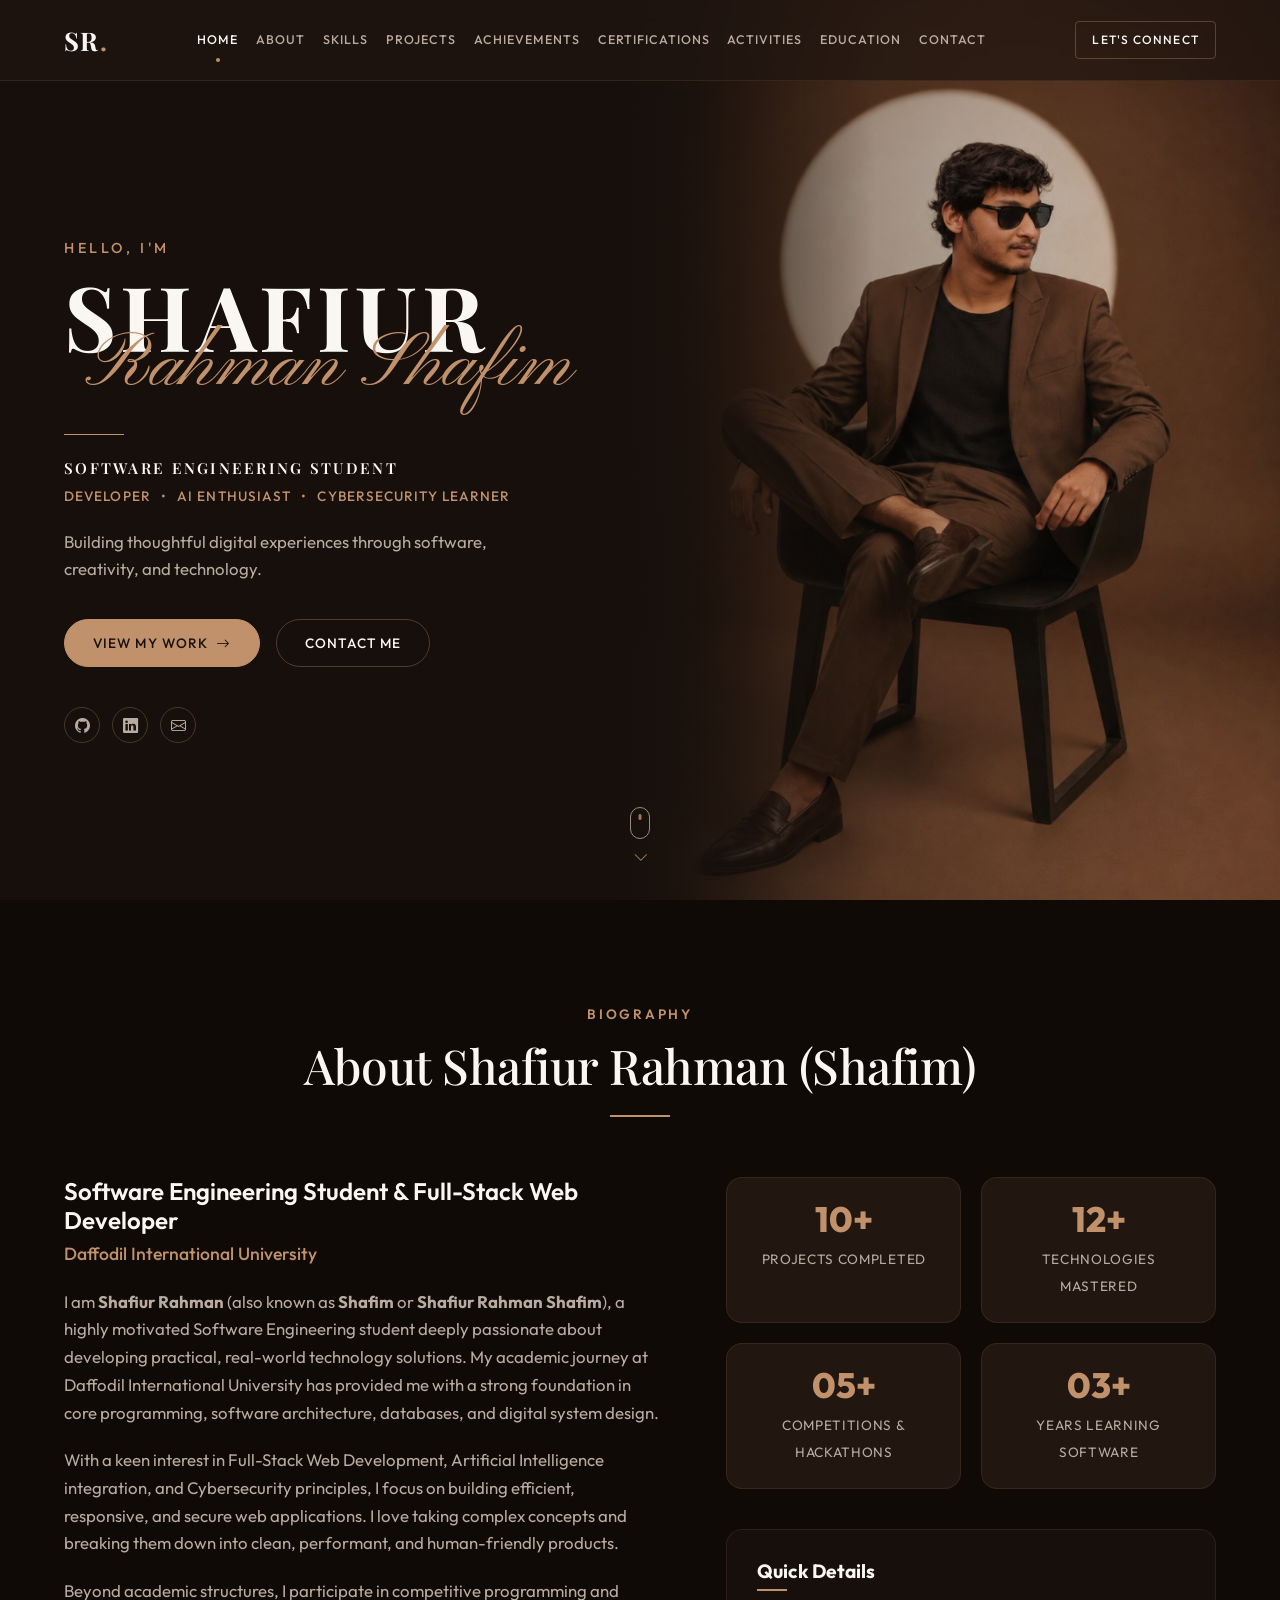
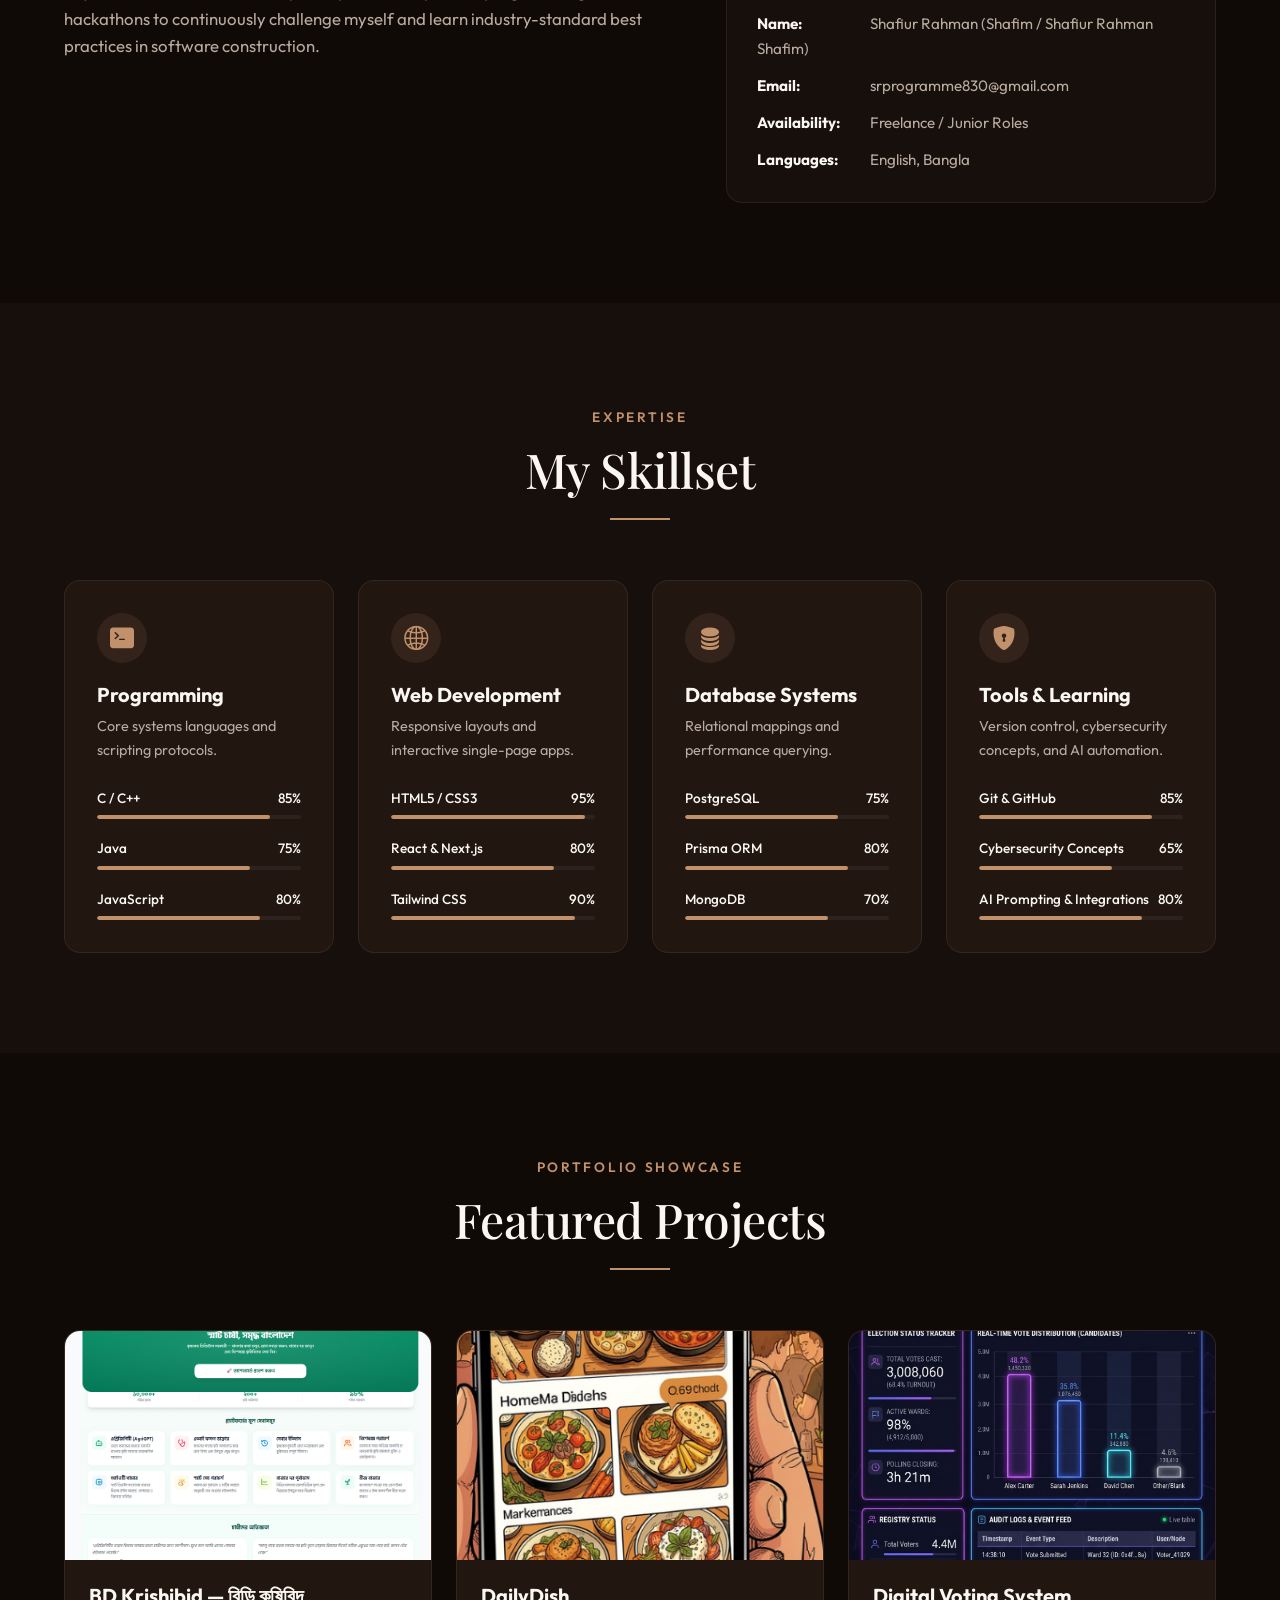
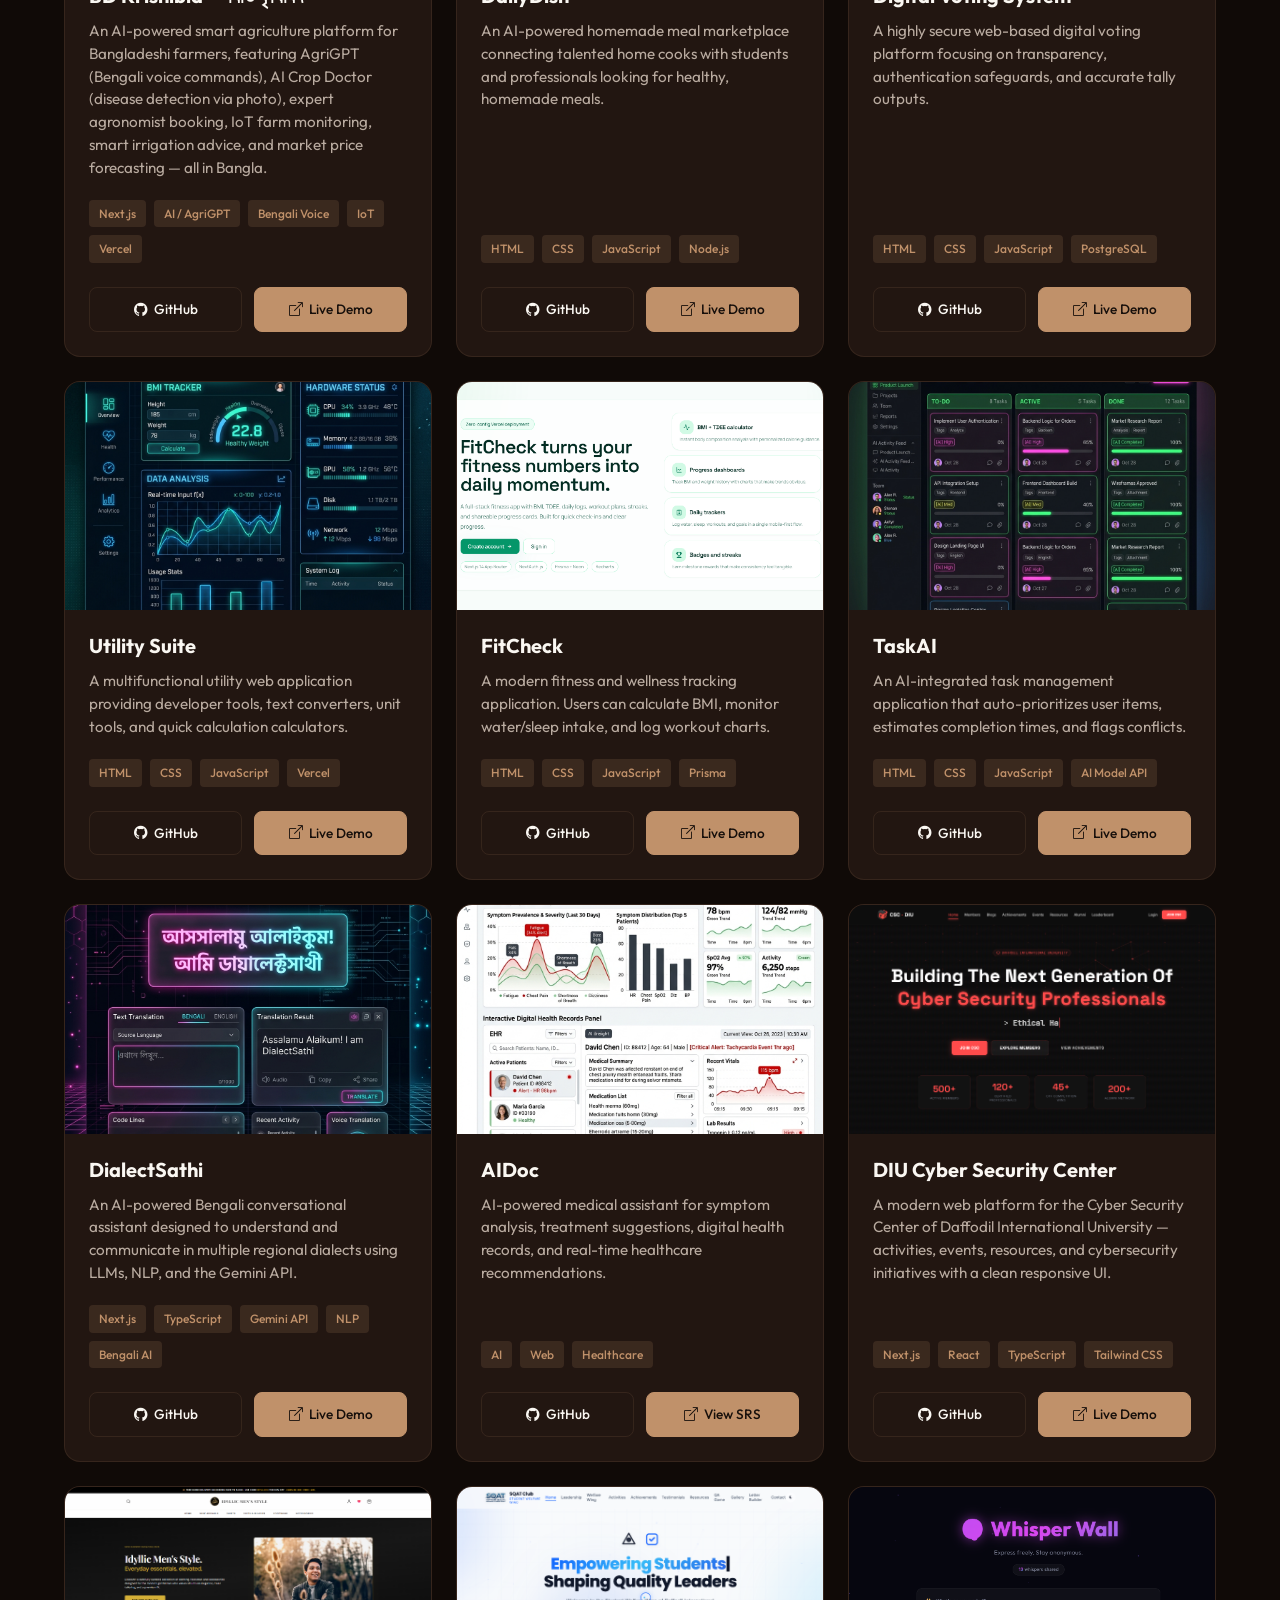
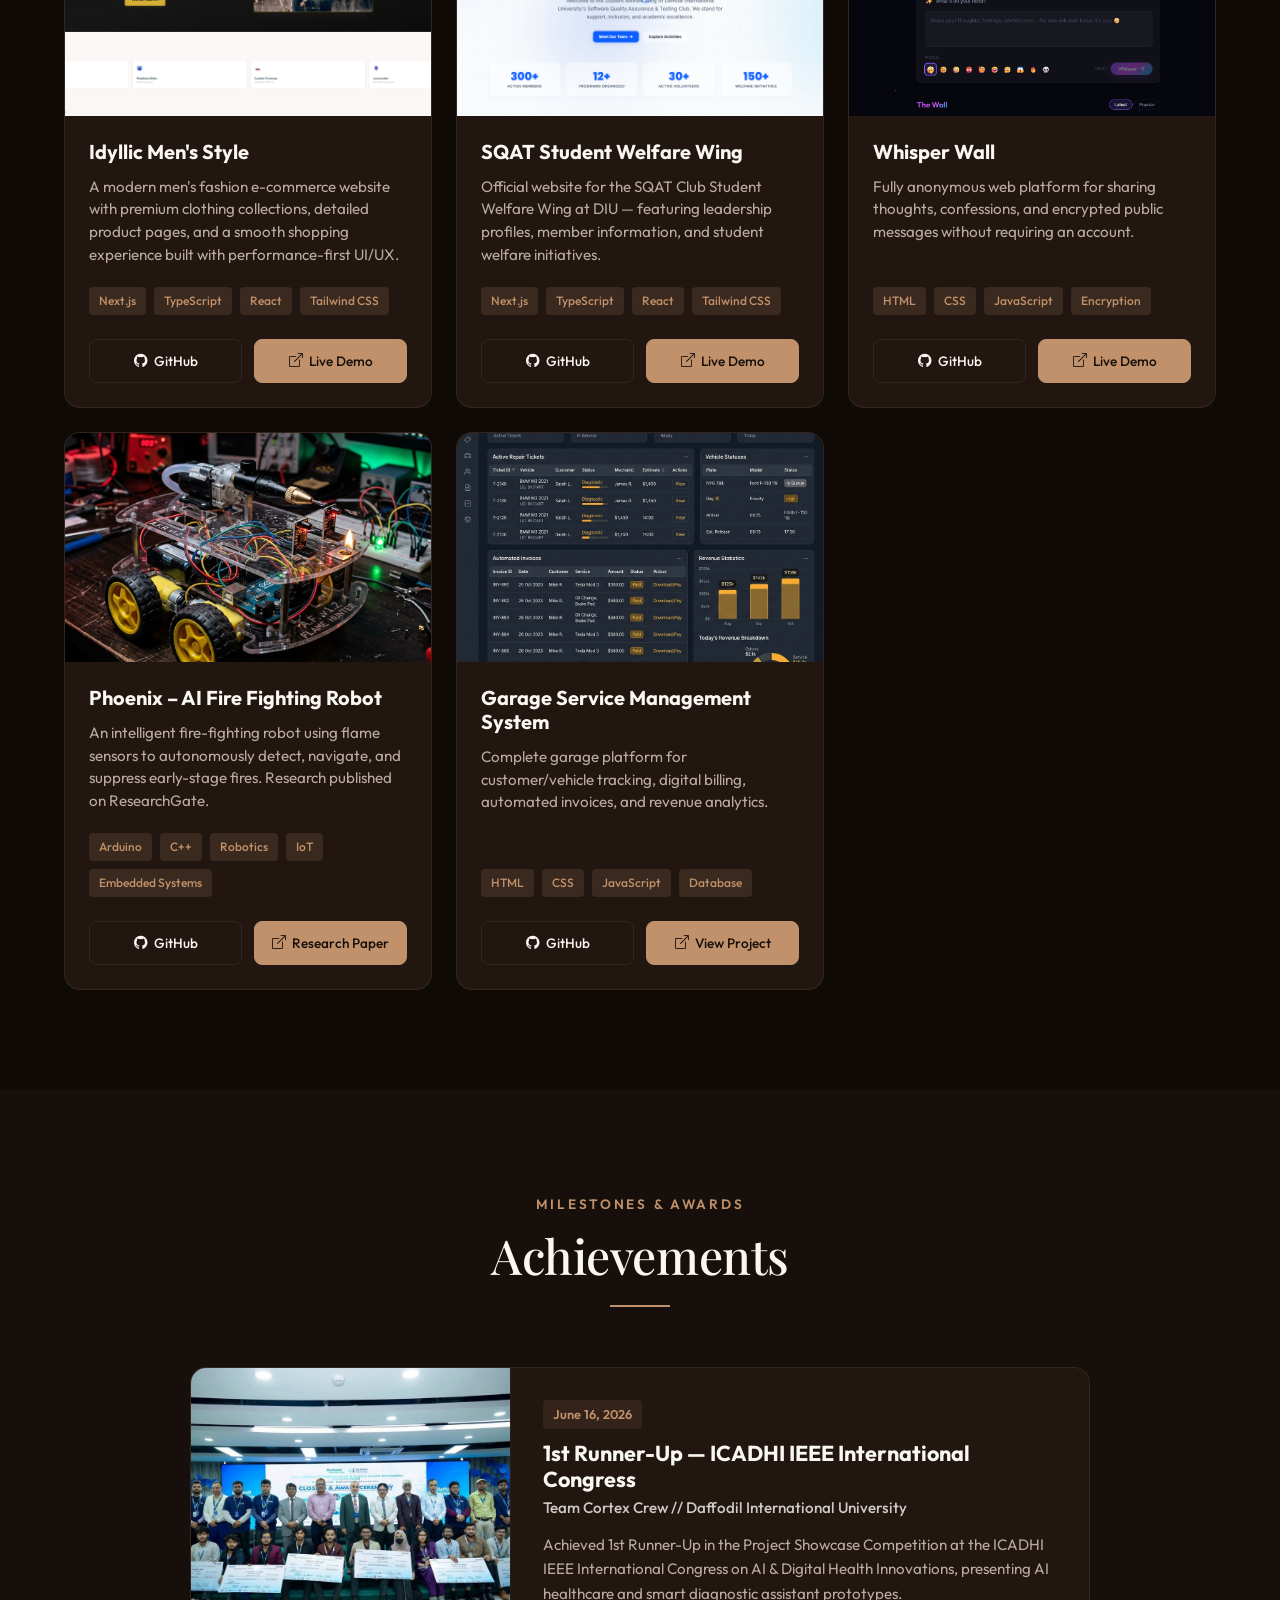
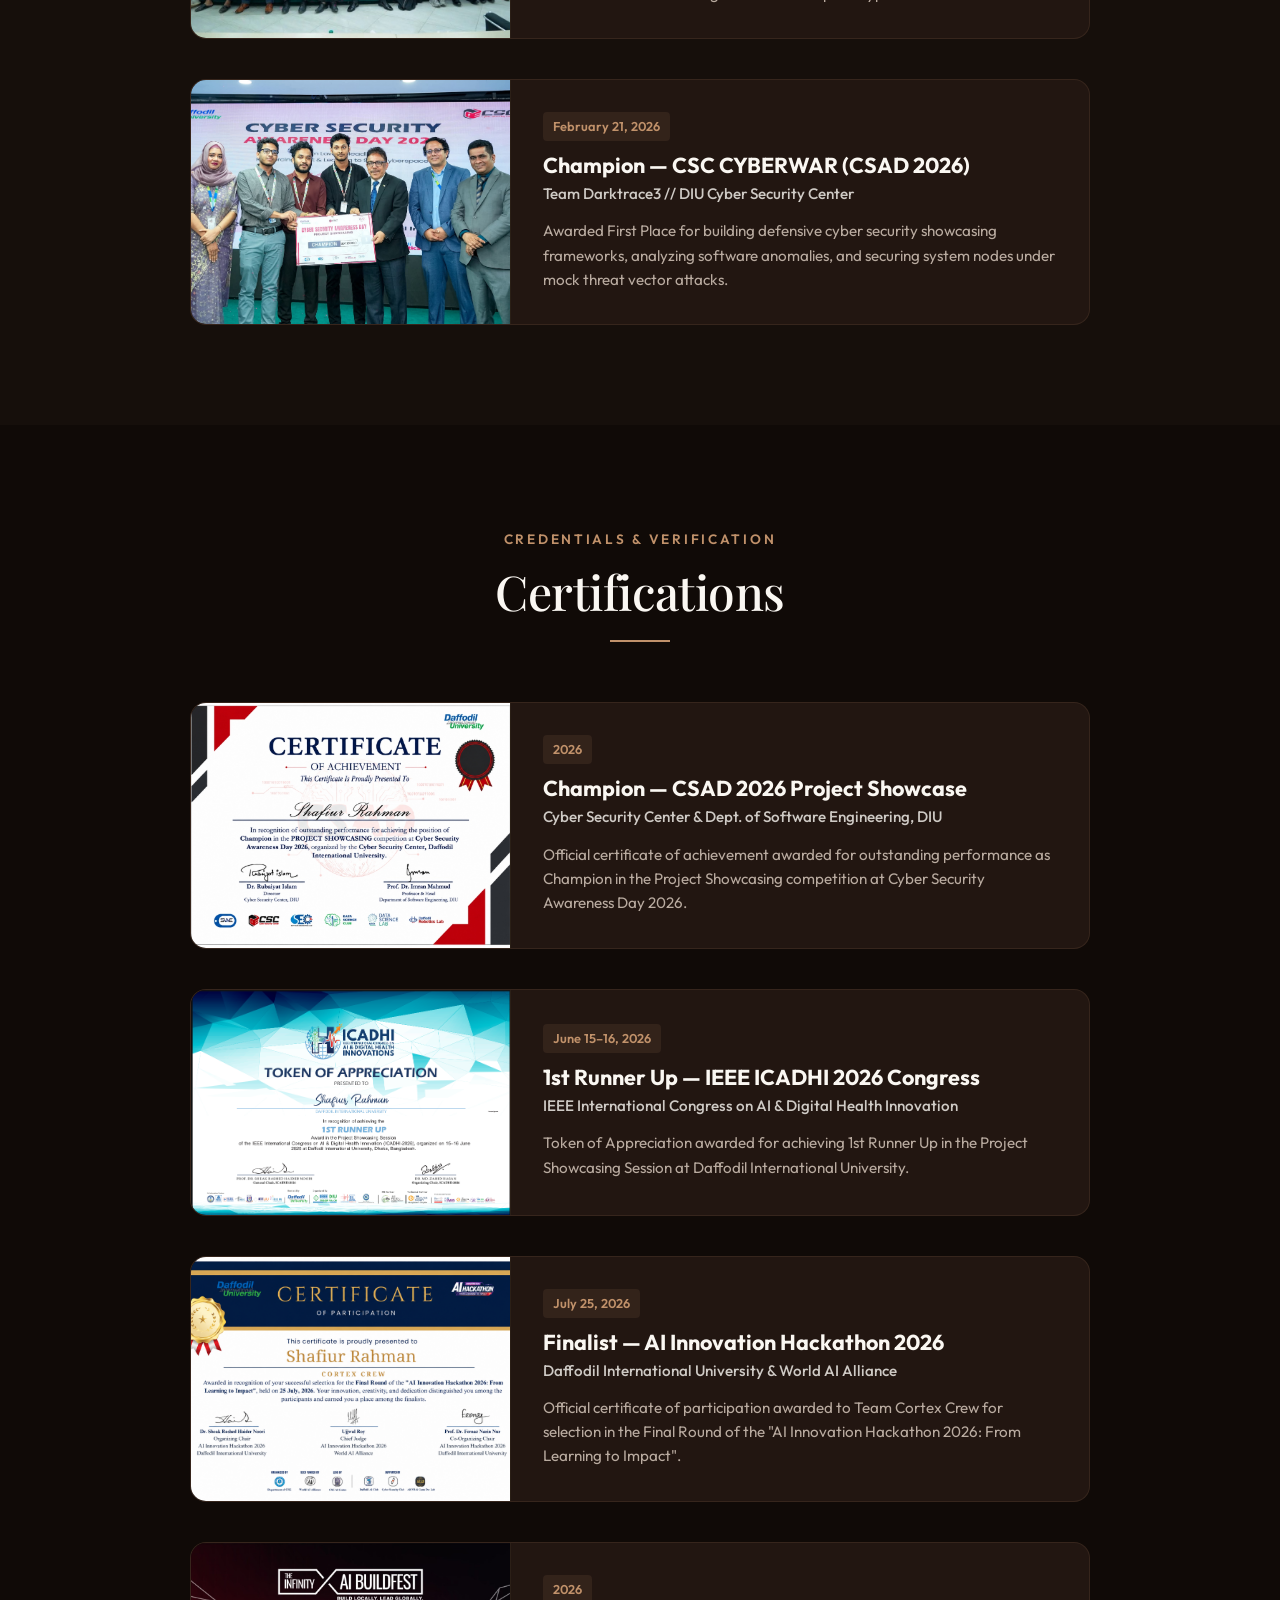
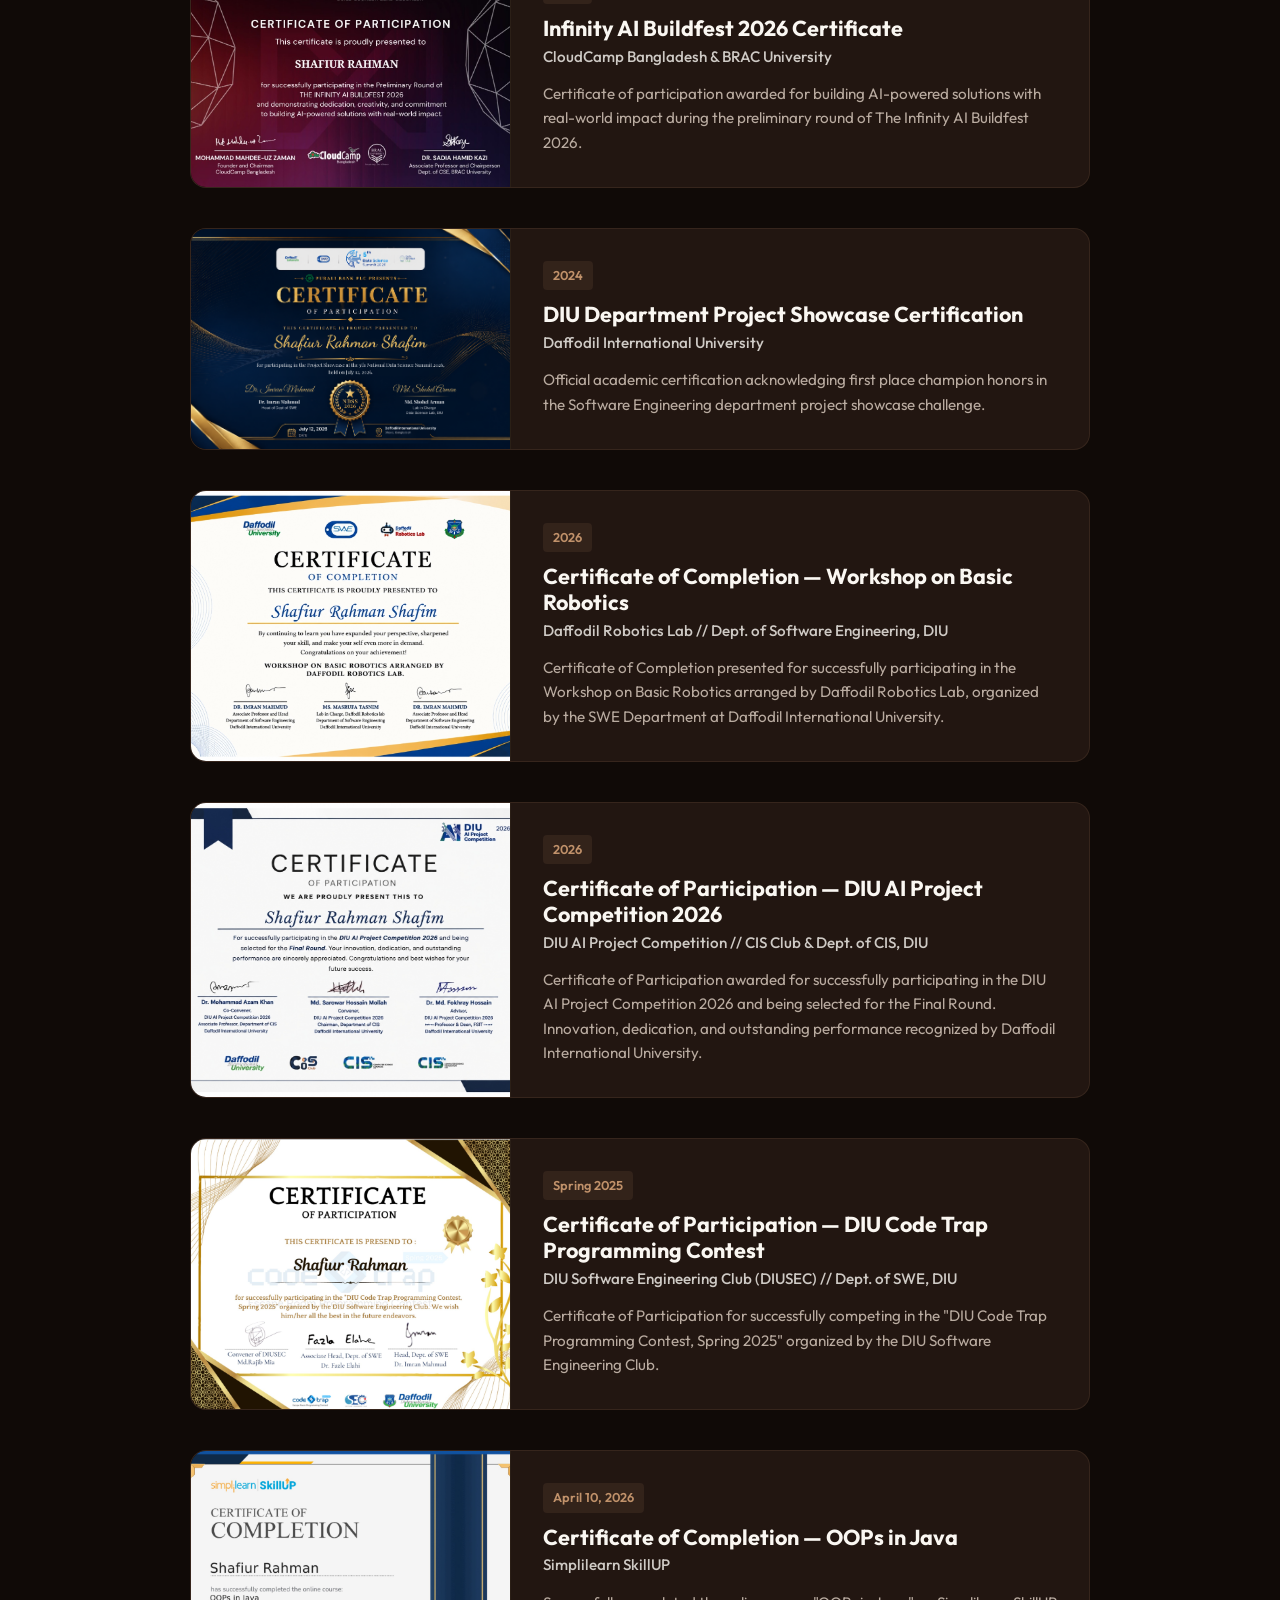
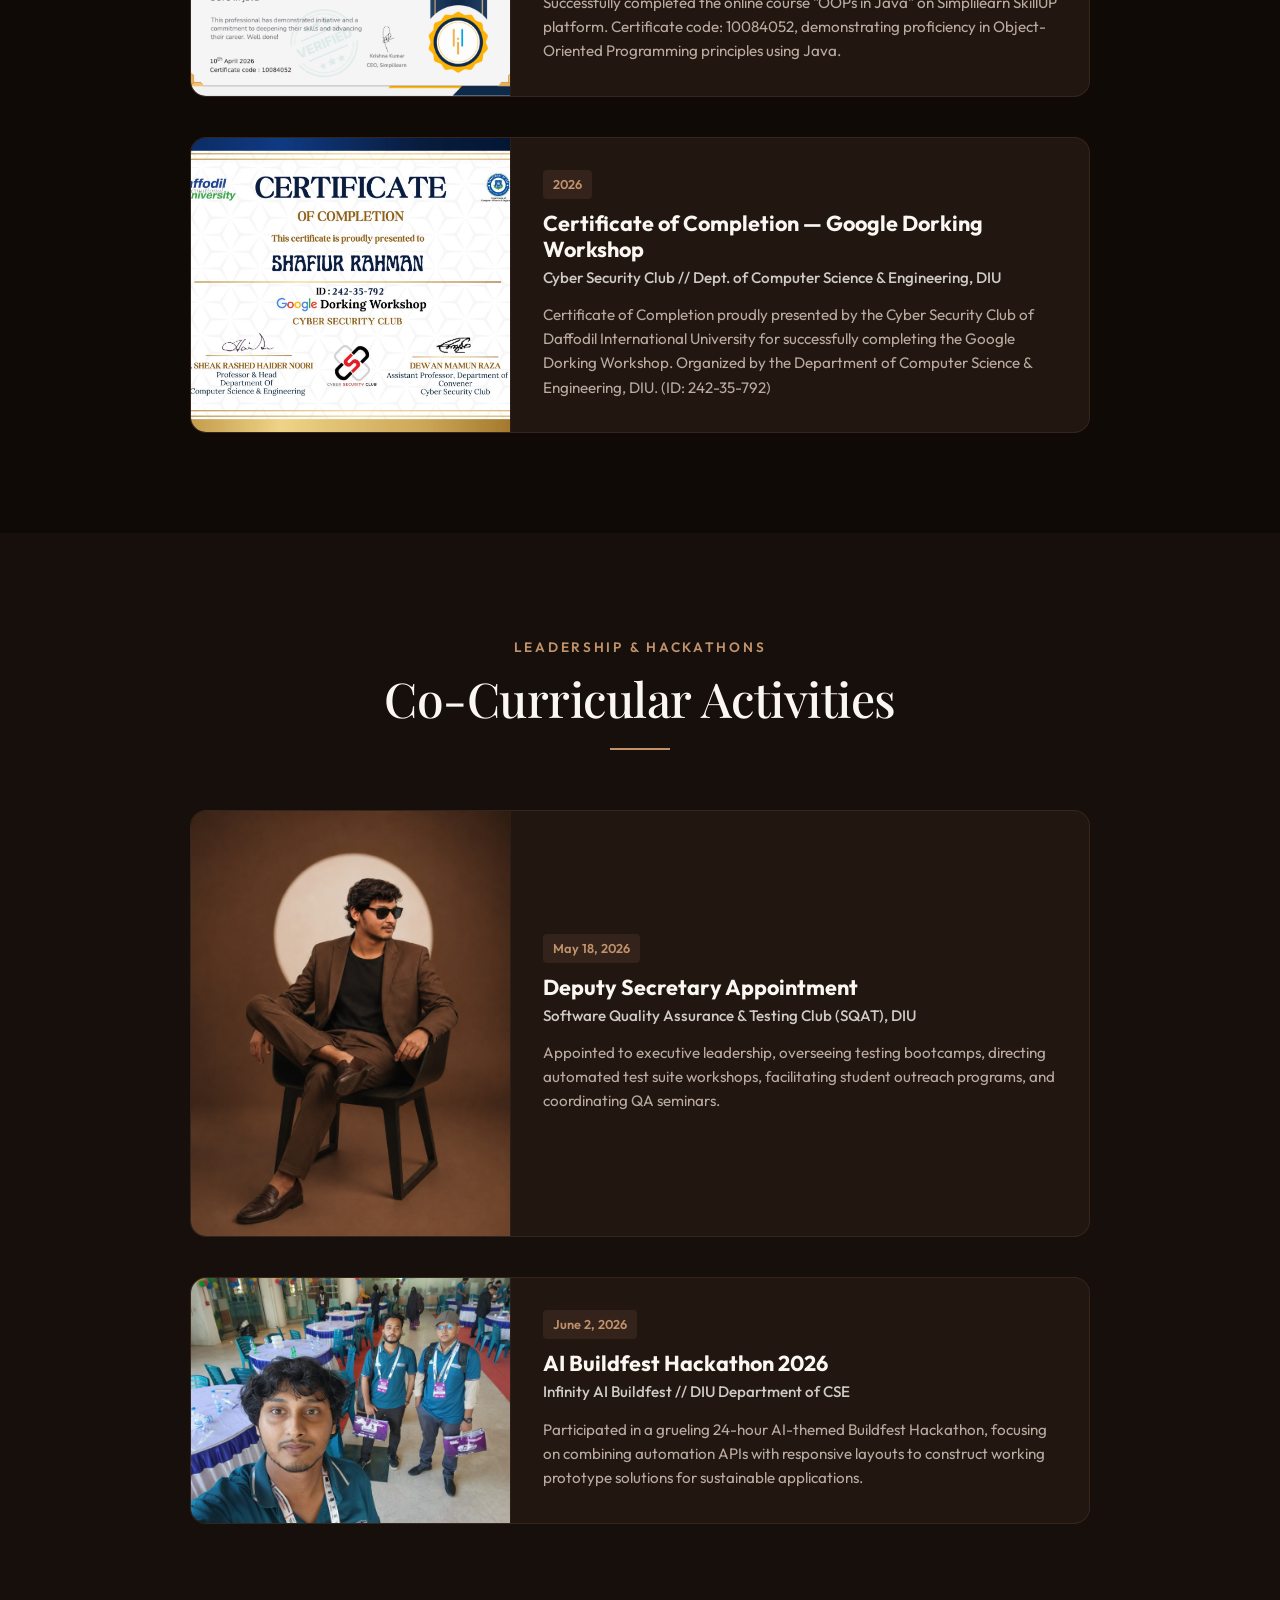
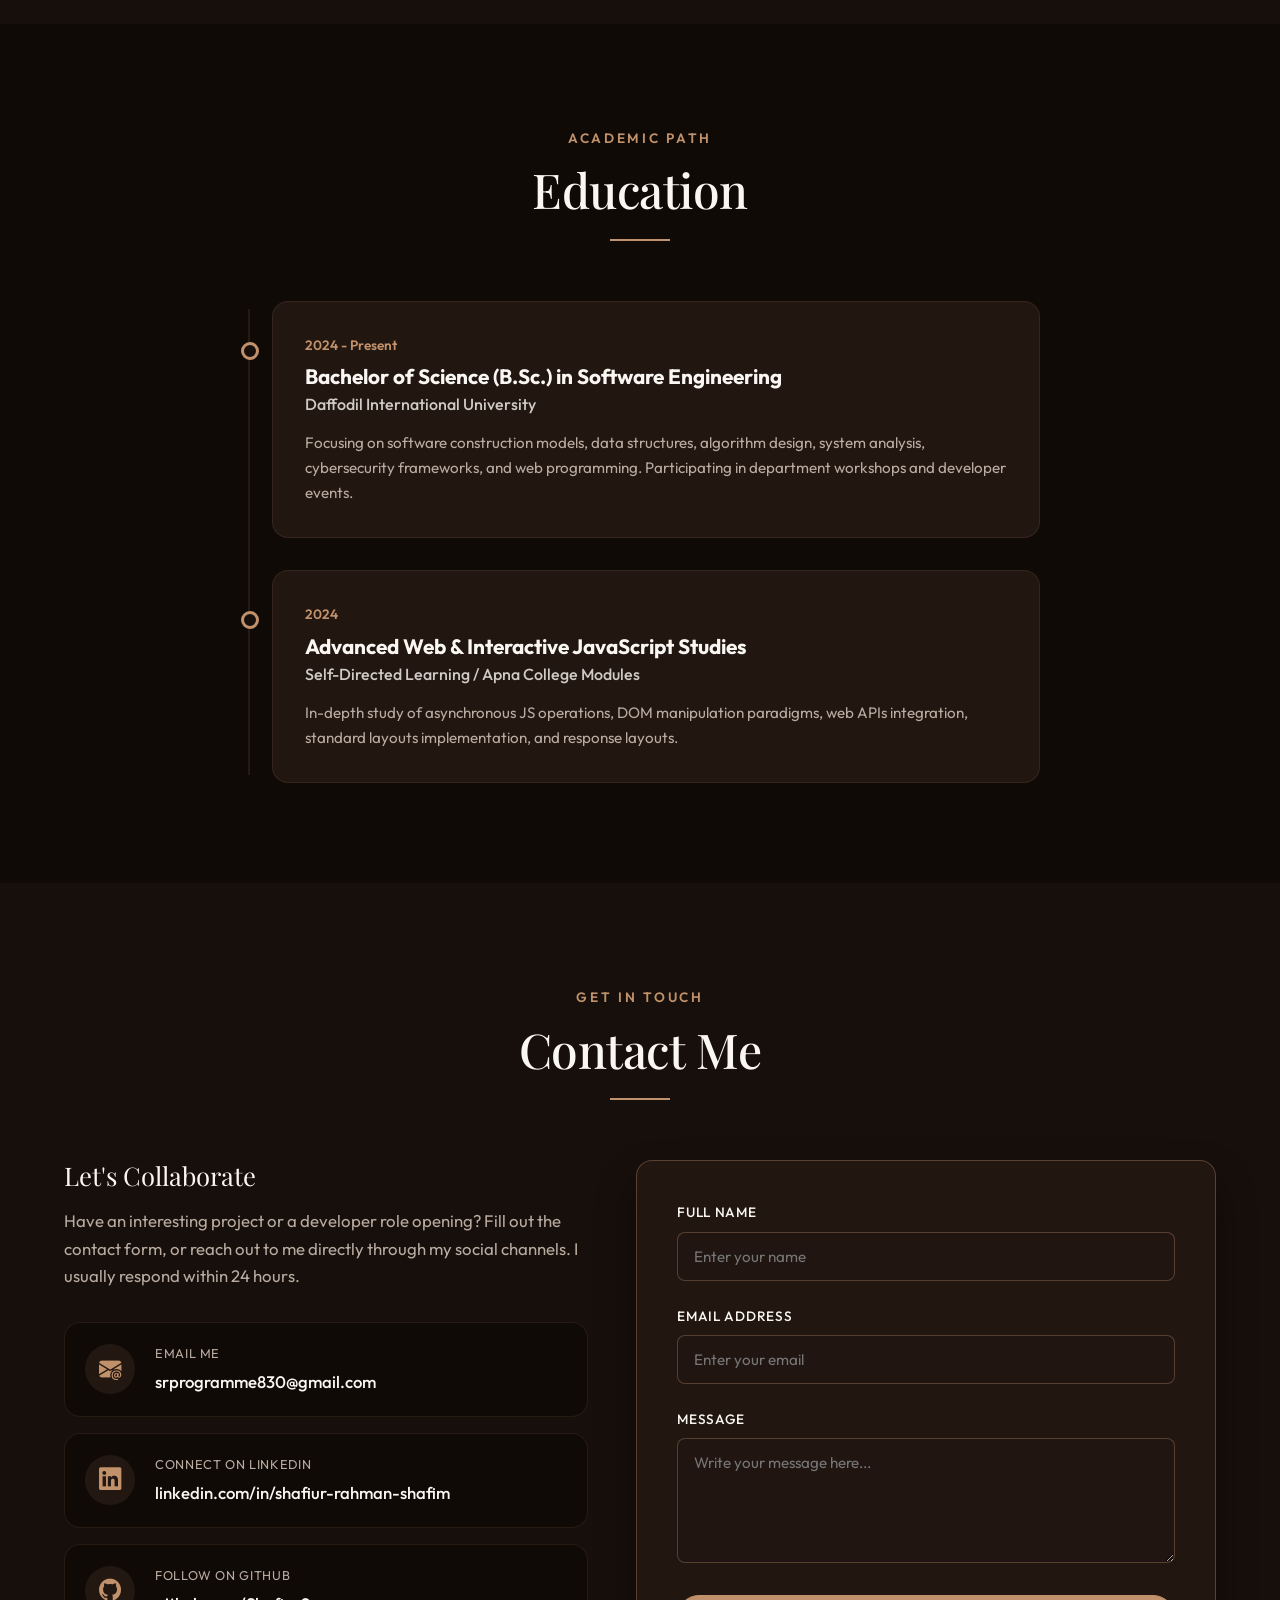
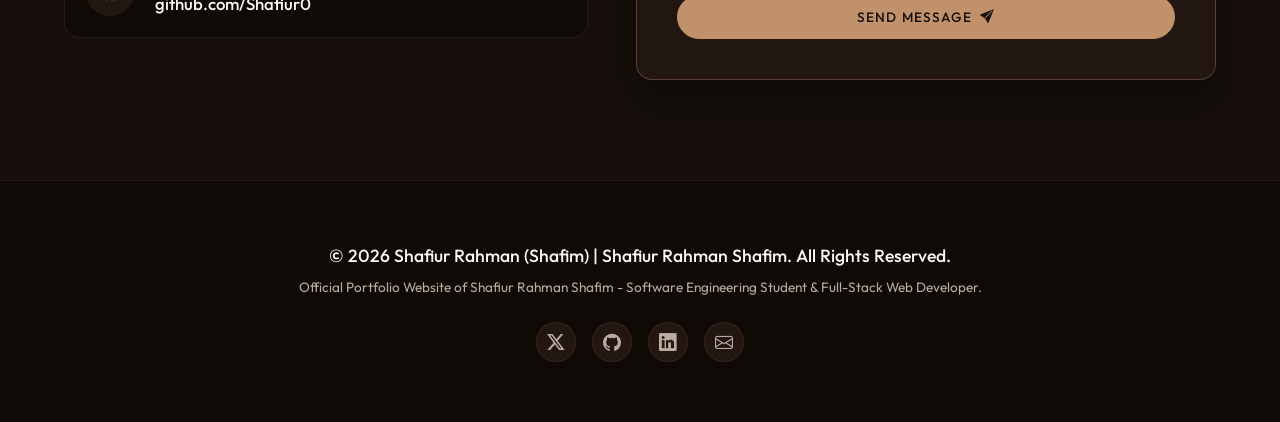
==== Desktop-Web-Programming-Courses-Portfolio--main/index.html @ 99f8e485 "fix(vercel): Support both root directory and nested folder build settings" ====
<!DOCTYPE html>
<html lang="en">
<head>
  <meta charset="UTF-8">
  <meta name="viewport" content="width=device-width, initial-scale=1.0">
  
  <!-- Primary Meta Tags -->
  <meta name="google-site-verification" content="HfGjhHQo8b99qjy9jC3gZS1ObVFfgmWdEdEYsEk9HL4" />
  <title>Shafiur Rahman (Shafim) | Shafiur Rahman Shafim - Software Engineer Portfolio</title>
  <meta name="title" content="Shafiur Rahman (Shafim) | Shafiur Rahman Shafim - Software Engineer Portfolio">
  <meta name="description" content="Official portfolio of Shafiur Rahman (Shafim / Shafiur Rahman Shafim) - Software Engineering Student at Daffodil International University, Full-Stack Web Developer, AI Enthusiast, and Cybersecurity Learner. Explore web applications, AI projects, certifications, and achievements.">
  <meta name="keywords" content="Shafiur Rahman, Shafim, Shafiur Rahman Shafim, Shafiur Rahman Portfolio, Shafim Portfolio, Shafiur Rahman Shafim Portfolio, Software Engineer, Full-Stack Developer, AI Developer, Daffodil International University, DIU, Shafiur0">
  <meta name="author" content="Shafiur Rahman (Shafim)">
  <meta name="robots" content="index, follow, max-image-preview:large, max-snippet:-1, max-video-preview:-1">
  <meta name="googlebot" content="index, follow, max-snippet:-1, max-image-preview:large">
  <meta name="bingbot" content="index, follow, max-snippet:-1, max-image-preview:large">
  <link rel="canonical" href="https://shafim.vercel.app/">
  
  <!-- Open Graph / Facebook / LinkedIn / Discord -->
  <meta property="og:type" content="profile">
  <meta property="og:url" content="https://shafim.vercel.app/">
  <meta property="og:title" content="Shafiur Rahman (Shafim) | Shafiur Rahman Shafim - Portfolio">
  <meta property="og:description" content="Official portfolio of Shafiur Rahman (Shafim / Shafiur Rahman Shafim) - Software Engineering Student, Full-Stack Web Developer, AI Enthusiast, and Cybersecurity Learner.">
  <meta property="og:image" content="https://shafim.vercel.app/shafiur.jpg">
  <meta property="og:image:alt" content="Shafiur Rahman (Shafim) Portrait">
  <meta property="og:site_name" content="Shafiur Rahman Shafim Portfolio">
  <meta property="profile:first_name" content="Shafiur">
  <meta property="profile:last_name" content="Rahman">
  <meta property="profile:username" content="Shafim">

  <!-- Twitter / X -->
  <meta name="twitter:card" content="summary_large_image">
  <meta name="twitter:url" content="https://shafim.vercel.app/">
  <meta name="twitter:title" content="Shafiur Rahman (Shafim) | Shafiur Rahman Shafim - Portfolio">
  <meta name="twitter:description" content="Official portfolio of Shafiur Rahman (Shafim / Shafiur Rahman Shafim) - Software Engineering Student, Full-Stack Web Developer, AI Enthusiast, and Cybersecurity Learner.">
  <meta name="twitter:image" content="https://shafim.vercel.app/shafiur.jpg">
  <meta name="twitter:image:alt" content="Shafiur Rahman (Shafim) Portrait">
  <meta name="twitter:site" content="@Shafiur792">
  <meta name="twitter:creator" content="@Shafiur792">

  <!-- Schema.org JSON-LD Structured Data for Search Engine Knowledge Graphs -->
  <script type="application/ld+json">
  {
    "@context": "https://schema.org",
    "@graph": [
      {
        "@type": "Person",
        "@id": "https://shafim.vercel.app/#person",
        "name": "Shafiur Rahman",
        "givenName": "Shafiur",
        "familyName": "Rahman",
        "additionalName": "Shafim",
        "alternateName": [
          "Shafim",
          "Shafiur Rahman Shafim",
          "Shafiur0",
          "Shafiur Rahman (Shafim)"
        ],
        "url": "https://shafim.vercel.app/",
        "image": {
          "@type": "ImageObject",
          "url": "https://shafim.vercel.app/shafiur.jpg",
          "caption": "Shafiur Rahman (Shafim) Portrait"
        },
        "jobTitle": "Software Engineer & Full-Stack Web Developer",
        "alumniOf": {
          "@type": "EducationalOrganization",
          "name": "Daffodil International University",
          "sameAs": "https://daffodilvarsity.edu.bd/"
        },
        "sameAs": [
          "https://github.com/Shafiur0",
          "https://www.linkedin.com/in/shafiur-rahman-shafim-87383a316/",
          "https://x.com/Shafiur792",
          "https://shafim.vercel.app/"
        ],
        "email": "mailto:srprogramme830@gmail.com",
        "description": "Shafiur Rahman (Shafim / Shafiur Rahman Shafim) is a Software Engineering Student at Daffodil International University, Full-Stack Web Developer, AI Enthusiast, and Cybersecurity Learner."
      },
      {
        "@type": "WebSite",
        "@id": "https://shafim.vercel.app/#website",
        "url": "https://shafim.vercel.app/",
        "name": "Shafiur Rahman Shafim Portfolio",
        "alternateName": [
          "Shafim Portfolio",
          "Shafiur Rahman Portfolio",
          "Shafiur Rahman Shafim Official Website"
        ],
        "publisher": {
          "@id": "https://shafim.vercel.app/#person"
        },
        "inLanguage": "en-US"
      },
      {
        "@type": "ProfilePage",
        "@id": "https://shafim.vercel.app/#webpage",
        "url": "https://shafim.vercel.app/",
        "name": "Shafiur Rahman (Shafim) | Shafiur Rahman Shafim - Software Engineer Portfolio",
        "isPartOf": {
          "@id": "https://shafim.vercel.app/#website"
        },
        "about": {
          "@id": "https://shafim.vercel.app/#person"
        },
        "mainEntity": {
          "@id": "https://shafim.vercel.app/#person"
        }
      }
    ]
  }
  </script>

  <!-- Premium Fonts (Outfit for sans-serif, Playfair Display for headers, Pinyon Script for luxury signature) -->
  <link rel="preconnect" href="https://fonts.googleapis.com">
  <link rel="preconnect" href="https://fonts.gstatic.com" crossorigin>
  <link href="https://fonts.googleapis.com/css2?family=Outfit:wght@300;400;500;600;700;800;900&family=Playfair+Display:ital,wght@0,400..900;1,400..900&family=Pinyon+Script&display=swap" rel="stylesheet">
  
  <!-- Bootstrap Icons CDN for navigation and social icons -->
  <link rel="stylesheet" href="https://cdn.jsdelivr.net/npm/bootstrap-icons@1.11.3/font/bootstrap-icons.min.css">
  
  <!-- Project Custom Stylesheet -->
  <link rel="stylesheet" href="style.css">
</head>
<body>

  <!-- ==================== HEADER / NAVIGATION ==================== -->
  <header id="header-nav" class="floating-header">
    <div class="nav-container">
      <!-- Left: Brand Logo -->
      <a href="#home" class="logo-brand">
        SR<span class="logo-accent">.</span>
      </a>
      
      <!-- Center: Desktop Navigation Menu -->
      <nav id="navbar" class="nav-menu">
        <ul class="nav-list">
          <li><a href="#home" class="nav-link active">Home</a></li>
          <li><a href="#about" class="nav-link">About</a></li>
          <li><a href="#skills" class="nav-link">Skills</a></li>
          <li><a href="#projects" class="nav-link">Projects</a></li>
          <li><a href="#achievements" class="nav-link">Achievements</a></li>
          <li><a href="#certifications" class="nav-link">Certifications</a></li>
          <li><a href="#activities" class="nav-link">Activities</a></li>
          <li><a href="#education" class="nav-link">Education</a></li>
          <li><a href="#contact" class="nav-link">Contact</a></li>
        </ul>
      </nav>

      <!-- Right: Navigation CTA Button -->
      <div class="nav-cta-wrapper">
        <a href="#contact" class="btn btn-nav-connect">Let's Connect</a>
      </div>

      <!-- Mobile Nav Toggle Icon -->
      <button id="mobile-toggle" class="mobile-nav-toggle" aria-label="Toggle Navigation menu">
        <i class="bi bi-list"></i>
      </button>
    </div>
  </header>

  <!-- ==================== HERO / HOME SECTION ==================== -->
  <section id="home" class="hero-section">
    <!-- Left/Back Image Container for shafiur.jpg -->
    <div class="hero-image-container">
      <img src="shafiur.jpg" alt="Shafiur Rahman (Shafim) - Shafiur Rahman Shafim Portfolio Portrait" class="hero-portrait-img">
    </div>
    
    <!-- Blended dark cinematic background overlay overlaying shafiur.jpg -->
    <div class="hero-bg-overlay"></div>
    
    <div class="hero-container">
      <div class="hero-text-content">
        <!-- Sub-greeting -->
        <span class="hero-hello animate-fade-in-up">Hello, I'm</span>
        
        <!-- Big Serif name with signature overlay -->
        <h1 class="hero-title animate-fade-in-up" aria-label="Shafiur Rahman Shafim (Shafim)">
          <span class="first-name">SHAFIUR</span>
          <span class="signature-name">Rahman Shafim</span>
        </h1>
        
        <!-- Horizontal divider line -->
        <div class="hero-divider animate-fade-in-up"></div>
        
        <!-- Sub-roles badges and titles -->
        <h2 class="hero-badge-title animate-fade-in-up">Software Engineering Student</h2>
        
        <p class="hero-subtitle animate-fade-in-up">
          Developer <span class="accent-dot">•</span> AI Enthusiast <span class="accent-dot">•</span> Cybersecurity Learner
        </p>
        
        <p class="hero-description animate-fade-in-up">
          Building thoughtful digital experiences through software, creativity, and technology.
        </p>
        
        <!-- CTA buttons -->
        <div class="hero-ctas animate-fade-in-up">
          <a href="#projects" class="btn btn-primary">View My Work <i class="bi bi-arrow-right"></i></a>
          <a href="#contact" class="btn btn-secondary">Contact Me</a>
        </div>

        <!-- Social Icons at bottom left of hero -->
        <div class="hero-socials animate-fade-in-up">
          <a href="https://github.com/Shafiur0" target="_blank" rel="noopener noreferrer" aria-label="GitHub"><i class="bi bi-github"></i></a>
          <a href="https://www.linkedin.com/in/shafiur-rahman-shafim-87383a316/" target="_blank" rel="noopener noreferrer" aria-label="LinkedIn"><i class="bi bi-linkedin"></i></a>
          <a href="mailto:srprogramme830@gmail.com" aria-label="Email"><i class="bi bi-envelope"></i></a>
        </div>
      </div>
    </div>

    <!-- Scroll down mouse indicator at center bottom -->
    <div class="scroll-indicator">
      <span class="scroll-mouse">
        <span class="scroll-wheel"></span>
      </span>
      <i class="bi bi-chevron-down scroll-arrow"></i>
    </div>
  </section>

  <!-- ==================== ABOUT SECTION ==================== -->
  <section id="about" class="section section-about">
    <div class="container">
      <div class="section-title reveal">
        <span class="section-subtitle">Biography</span>
        <h2>About Shafiur Rahman (Shafim)</h2>
        <div class="title-divider"></div>
      </div>
      
      <div class="about-grid">
        <!-- Left Column: Biography Info -->
        <div class="about-left reveal">
          <h3 class="about-greeting">Software Engineering Student &amp; Full-Stack Web Developer</h3>
          <h4 class="about-inst">Daffodil International University</h4>
          
          <p class="about-paragraph">
            I am <strong>Shafiur Rahman</strong> (also known as <strong>Shafim</strong> or <strong>Shafiur Rahman Shafim</strong>), a highly motivated Software Engineering student deeply passionate about developing practical, real-world technology solutions. My academic journey at Daffodil International University has provided me with a strong foundation in core programming, software architecture, databases, and digital system design.
          </p>
          <p class="about-paragraph">
            With a keen interest in Full-Stack Web Development, Artificial Intelligence integration, and Cybersecurity principles, I focus on building efficient, responsive, and secure web applications. I love taking complex concepts and breaking them down into clean, performant, and human-friendly products.
          </p>
          <p class="about-paragraph">
            Beyond academic structures, I participate in competitive programming and hackathons to continuously challenge myself and learn industry-standard best practices in software construction.
          </p>
        </div>
        
        <!-- Right Column: Personal Highlights & Statistics (Box Model Demo) -->
        <div class="about-right reveal">
          <div class="stats-grid">
            <!-- Box Model Demo: stats-card displays clear paddings, margins, and borders -->
            <div class="stats-card">
              <span class="stats-number">10+</span>
              <span class="stats-label">Projects Completed</span>
            </div>
            
            <div class="stats-card">
              <span class="stats-number">12+</span>
              <span class="stats-label">Technologies Mastered</span>
            </div>
            
            <div class="stats-card">
              <span class="stats-number">05+</span>
              <span class="stats-label">Competitions &amp; Hackathons</span>
            </div>
            
            <div class="stats-card">
              <span class="stats-number">03+</span>
              <span class="stats-label">Years Learning Software</span>
            </div>
          </div>
          
          <div class="personal-details">
            <h3>Quick Details</h3>
            <ul class="details-list">
              <li><strong>Name:</strong> Shafiur Rahman (Shafim / Shafiur Rahman Shafim)</li>
              <li><strong>Email:</strong> srprogramme830@gmail.com</li>
              <li><strong>Availability:</strong> Freelance / Junior Roles</li>
              <li><strong>Languages:</strong> English, Bangla</li>
            </ul>
          </div>
        </div>
      </div>
    </div>
  </section>

  <!-- ==================== SKILLS SECTION ==================== -->
  <section id="skills" class="section section-skills">
    <div class="container">
      <div class="section-title reveal">
        <span class="section-subtitle">Expertise</span>
        <h2>My Skillset</h2>
        <div class="title-divider"></div>
      </div>
      
      <div class="skills-grid">
        <!-- Programming Category -->
        <div class="skill-category-card reveal">
          <div class="category-icon"><i class="bi bi-terminal-fill"></i></div>
          <h3>Programming</h3>
          <p class="category-desc">Core systems languages and scripting protocols.</p>
          
          <div class="skill-items">
            <div class="skill-item">
              <div class="skill-meta"><span>C / C++</span><span class="skill-percentage">85%</span></div>
              <div class="skill-bar-bg"><div class="skill-bar-fill" style="width: 85%"></div></div>
            </div>
            <div class="skill-item">
              <div class="skill-meta"><span>Java</span><span class="skill-percentage">75%</span></div>
              <div class="skill-bar-bg"><div class="skill-bar-fill" style="width: 75%"></div></div>
            </div>
            <div class="skill-item">
              <div class="skill-meta"><span>JavaScript</span><span class="skill-percentage">80%</span></div>
              <div class="skill-bar-bg"><div class="skill-bar-fill" style="width: 80%"></div></div>
            </div>
          </div>
        </div>
        
        <!-- Web Category -->
        <div class="skill-category-card reveal">
          <div class="category-icon"><i class="bi bi-globe2"></i></div>
          <h3>Web Development</h3>
          <p class="category-desc">Responsive layouts and interactive single-page apps.</p>
          
          <div class="skill-items">
            <div class="skill-item">
              <div class="skill-meta"><span>HTML5 / CSS3</span><span class="skill-percentage">95%</span></div>
              <div class="skill-bar-bg"><div class="skill-bar-fill" style="width: 95%"></div></div>
            </div>
            <div class="skill-item">
              <div class="skill-meta"><span>React &amp; Next.js</span><span class="skill-percentage">80%</span></div>
              <div class="skill-bar-bg"><div class="skill-bar-fill" style="width: 80%"></div></div>
            </div>
            <div class="skill-item">
              <div class="skill-meta"><span>Tailwind CSS</span><span class="skill-percentage">90%</span></div>
              <div class="skill-bar-bg"><div class="skill-bar-fill" style="width: 90%"></div></div>
            </div>
          </div>
        </div>
        
        <!-- Database Category -->
        <div class="skill-category-card reveal">
          <div class="category-icon"><i class="bi bi-database-fill"></i></div>
          <h3>Database Systems</h3>
          <p class="category-desc">Relational mappings and performance querying.</p>
          
          <div class="skill-items">
            <div class="skill-item">
              <div class="skill-meta"><span>PostgreSQL</span><span class="skill-percentage">75%</span></div>
              <div class="skill-bar-bg"><div class="skill-bar-fill" style="width: 75%"></div></div>
            </div>
            <div class="skill-item">
              <div class="skill-meta"><span>Prisma ORM</span><span class="skill-percentage">80%</span></div>
              <div class="skill-bar-bg"><div class="skill-bar-fill" style="width: 80%"></div></div>
            </div>
            <div class="skill-item">
              <div class="skill-meta"><span>MongoDB</span><span class="skill-percentage">70%</span></div>
              <div class="skill-bar-bg"><div class="skill-bar-fill" style="width: 70%"></div></div>
            </div>
          </div>
        </div>
        
        <!-- Other / Tools Category -->
        <div class="skill-category-card reveal">
          <div class="category-icon"><i class="bi bi-shield-lock-fill"></i></div>
          <h3>Tools &amp; Learning</h3>
          <p class="category-desc">Version control, cybersecurity concepts, and AI automation.</p>
          
          <div class="skill-items">
            <div class="skill-item">
              <div class="skill-meta"><span>Git &amp; GitHub</span><span class="skill-percentage">85%</span></div>
              <div class="skill-bar-bg"><div class="skill-bar-fill" style="width: 85%"></div></div>
            </div>
            <div class="skill-item">
              <div class="skill-meta"><span>Cybersecurity Concepts</span><span class="skill-percentage">65%</span></div>
              <div class="skill-bar-bg"><div class="skill-bar-fill" style="width: 65%"></div></div>
            </div>
            <div class="skill-item">
              <div class="skill-meta"><span>AI Prompting &amp; Integrations</span><span class="skill-percentage">80%</span></div>
              <div class="skill-bar-bg"><div class="skill-bar-fill" style="width: 80%"></div></div>
            </div>
          </div>
        </div>
      </div>
    </div>
  </section>

  <!-- ==================== PROJECTS SECTION ==================== -->
  <section id="projects" class="section section-projects">
    <div class="container">
      <div class="section-title reveal">
        <span class="section-subtitle">Portfolio Showcase</span>
        <h2>Featured Projects</h2>
        <div class="title-divider"></div>
      </div>
      
      <div class="projects-grid">
        <!-- 1. BD Krishibid -->
        <article class="project-card reveal">
          <div class="project-image-wrapper">
            <img src="krishibid_preview.png" alt="BD Krishibid Smart Farming Platform Screenshot" class="project-img">
            <div class="project-hover-overlay">
              <span class="view-details-tag">AI Smart Farming</span>
            </div>
          </div>
          <div class="project-content">
            <h3>BD Krishibid — বিডি কৃষিবিদ</h3>
            <p class="project-desc">An AI-powered smart agriculture platform for Bangladeshi farmers, featuring AgriGPT (Bengali voice commands), AI Crop Doctor (disease detection via photo), expert agronomist booking, IoT farm monitoring, smart irrigation advice, and market price forecasting — all in Bangla.</p>
            <div class="project-tags">
              <span class="ptag">Next.js</span>
              <span class="ptag">AI / AgriGPT</span>
              <span class="ptag">Bengali Voice</span>
              <span class="ptag">IoT</span>
              <span class="ptag">Vercel</span>
            </div>
            <div class="project-links">
              <a href="https://github.com/Shafiur0" class="btn-proj btn-proj-git" target="_blank" rel="noopener noreferrer"><i class="bi bi-github"></i> GitHub</a>
              <a href="https://bd-krishibid.vercel.app/" class="btn-proj btn-proj-live" target="_blank" rel="noopener noreferrer"><i class="bi bi-box-arrow-up-right"></i> Live Demo</a>
            </div>
          </div>
        </article>
        
        <!-- 2. DailyDish -->
        <article class="project-card reveal">
          <div class="project-image-wrapper">
            <img src="dailydish_preview.png" alt="DailyDish Platform Screenshot" class="project-img">
            <div class="project-hover-overlay">
              <span class="view-details-tag">Food Marketplace</span>
            </div>
          </div>
          <div class="project-content">
            <h3>DailyDish</h3>
            <p class="project-desc">An AI-powered homemade meal marketplace connecting talented home cooks with students and professionals looking for healthy, homemade meals.</p>
            <div class="project-tags">
              <span class="ptag">HTML</span>
              <span class="ptag">CSS</span>
              <span class="ptag">JavaScript</span>
              <span class="ptag">Node.js</span>
            </div>
            <div class="project-links">
              <a href="https://github.com/Shafiur0" class="btn-proj btn-proj-git" target="_blank" rel="noopener noreferrer"><i class="bi bi-github"></i> GitHub</a>
              <a href="#" class="btn-proj btn-proj-live"><i class="bi bi-box-arrow-up-right"></i> Live Demo</a>
            </div>
          </div>
        </article>

        <!-- 3. Digital Voting System -->
        <article class="project-card reveal">
          <div class="project-image-wrapper">
            <img src="voting_system_preview.png" alt="Digital Voting Platform Screenshot" class="project-img">
            <div class="project-hover-overlay">
              <span class="view-details-tag">Web-based Voting</span>
            </div>
          </div>
          <div class="project-content">
            <h3>Digital Voting System</h3>
            <p class="project-desc">A highly secure web-based digital voting platform focusing on transparency, authentication safeguards, and accurate tally outputs.</p>
            <div class="project-tags">
              <span class="ptag">HTML</span>
              <span class="ptag">CSS</span>
              <span class="ptag">JavaScript</span>
              <span class="ptag">PostgreSQL</span>
            </div>
            <div class="project-links">
              <a href="https://github.com/Shafiur0" class="btn-proj btn-proj-git" target="_blank" rel="noopener noreferrer"><i class="bi bi-github"></i> GitHub</a>
              <a href="#" class="btn-proj btn-proj-live"><i class="bi bi-box-arrow-up-right"></i> Live Demo</a>
            </div>
          </div>
        </article>

        <!-- 4. Utility Suite -->
        <article class="project-card reveal">
          <div class="project-image-wrapper">
            <img src="utility_suite_preview.png" alt="Utility Suite Screenshot" class="project-img">
            <div class="project-hover-overlay">
              <span class="view-details-tag">Multifunctional Tools</span>
            </div>
          </div>
          <div class="project-content">
            <h3>Utility Suite</h3>
            <p class="project-desc">A multifunctional utility web application providing developer tools, text converters, unit tools, and quick calculation calculators.</p>
            <div class="project-tags">
              <span class="ptag">HTML</span>
              <span class="ptag">CSS</span>
              <span class="ptag">JavaScript</span>
              <span class="ptag">Vercel</span>
            </div>
            <div class="project-links">
              <a href="https://github.com/Shafiur0/utility-suite" class="btn-proj btn-proj-git" target="_blank" rel="noopener noreferrer"><i class="bi bi-github"></i> GitHub</a>
              <a href="https://shafiur-rahman-web-portfolio.vercel.app/" class="btn-proj btn-proj-live" target="_blank" rel="noopener noreferrer"><i class="bi bi-box-arrow-up-right"></i> Live Demo</a>
            </div>
          </div>
        </article>

        <!-- 5. FitCheck -->
        <article class="project-card reveal">
          <div class="project-image-wrapper">
            <img src="fitcheck_preview.png" alt="FitCheck Tracker Screenshot" class="project-img">
            <div class="project-hover-overlay">
              <span class="view-details-tag">Fitness Tracking</span>
            </div>
          </div>
          <div class="project-content">
            <h3>FitCheck</h3>
            <p class="project-desc">A modern fitness and wellness tracking application. Users can calculate BMI, monitor water/sleep intake, and log workout charts.</p>
            <div class="project-tags">
              <span class="ptag">HTML</span>
              <span class="ptag">CSS</span>
              <span class="ptag">JavaScript</span>
              <span class="ptag">Prisma</span>
            </div>
            <div class="project-links">
              <a href="http://github.com/Shafiur0/fitcheck" class="btn-proj btn-proj-git" target="_blank" rel="noopener noreferrer"><i class="bi bi-github"></i> GitHub</a>
              <a href="https://fitcheck-sand.vercel.app/" class="btn-proj btn-proj-live" target="_blank" rel="noopener noreferrer"><i class="bi bi-box-arrow-up-right"></i> Live Demo</a>
            </div>
          </div>
        </article>

        <!-- 6. TaskAI -->
        <article class="project-card reveal">
          <div class="project-image-wrapper">
            <img src="taskai_preview.png" alt="TaskAI App Screenshot" class="project-img">
            <div class="project-hover-overlay">
              <span class="view-details-tag">AI-integrated CRM</span>
            </div>
          </div>
          <div class="project-content">
            <h3>TaskAI</h3>
            <p class="project-desc">An AI-integrated task management application that auto-prioritizes user items, estimates completion times, and flags conflicts.</p>
            <div class="project-tags">
              <span class="ptag">HTML</span>
              <span class="ptag">CSS</span>
              <span class="ptag">JavaScript</span>
              <span class="ptag">AI Model API</span>
            </div>
            <div class="project-links">
              <a href="https://github.com/Shafiur0" class="btn-proj btn-proj-git" target="_blank" rel="noopener noreferrer"><i class="bi bi-github"></i> GitHub</a>
              <a href="#" class="btn-proj btn-proj-live"><i class="bi bi-box-arrow-up-right"></i> Live Demo</a>
            </div>
          </div>
        </article>

        <!-- 7. DialectSathi -->
        <article class="project-card reveal">
          <div class="project-image-wrapper">
            <img src="dialectsathi.png" alt="DialectSathi AI Bengali Dialect Assistant" class="project-img">
            <div class="project-hover-overlay">
              <span class="view-details-tag">AI Bengali NLP</span>
            </div>
          </div>
          <div class="project-content">
            <h3>DialectSathi</h3>
            <p class="project-desc">An AI-powered Bengali conversational assistant designed to understand and communicate in multiple regional dialects using LLMs, NLP, and the Gemini API.</p>
            <div class="project-tags">
              <span class="ptag">Next.js</span>
              <span class="ptag">TypeScript</span>
              <span class="ptag">Gemini API</span>
              <span class="ptag">NLP</span>
              <span class="ptag">Bengali AI</span>
            </div>
            <div class="project-links">
              <a href="https://github.com/Shafiur0/DialectSathi" class="btn-proj btn-proj-git" target="_blank" rel="noopener noreferrer"><i class="bi bi-github"></i> GitHub</a>
              <a href="https://bangla-dialect-voice-rag.vercel.app/" class="btn-proj btn-proj-live" target="_blank" rel="noopener noreferrer"><i class="bi bi-box-arrow-up-right"></i> Live Demo</a>
            </div>
          </div>
        </article>

        <!-- 8. AIDoc -->
        <article class="project-card reveal">
          <div class="project-image-wrapper">
            <img src="aidoc_preview.png" alt="AIDoc Medical AI Assistant" class="project-img">
            <div class="project-hover-overlay">
              <span class="view-details-tag">AI Healthcare</span>
            </div>
          </div>
          <div class="project-content">
            <h3>AIDoc</h3>
            <p class="project-desc">AI-powered medical assistant for symptom analysis, treatment suggestions, digital health records, and real-time healthcare recommendations.</p>
            <div class="project-tags">
              <span class="ptag">AI</span>
              <span class="ptag">Web</span>
              <span class="ptag">Healthcare</span>
            </div>
            <div class="project-links">
              <a href="https://github.com/Shafiur0/AiDoc.s" class="btn-proj btn-proj-git" target="_blank" rel="noopener noreferrer"><i class="bi bi-github"></i> GitHub</a>
              <a href="https://github.com/Shafiur0/AiDoc.s/blob/main/Software%20Requirements%20Specification.pdf" class="btn-proj btn-proj-live" target="_blank" rel="noopener noreferrer"><i class="bi bi-box-arrow-up-right"></i> View SRS</a>
            </div>
          </div>
        </article>

        <!-- 9. DIU Cyber Security Center -->
        <article class="project-card reveal">
          <div class="project-image-wrapper">
            <img src="diucsc_preview.png" alt="DIU Cyber Security Center Website" class="project-img">
            <div class="project-hover-overlay">
              <span class="view-details-tag">Cybersecurity Platform</span>
            </div>
          </div>
          <div class="project-content">
            <h3>DIU Cyber Security Center</h3>
            <p class="project-desc">A modern web platform for the Cyber Security Center of Daffodil International University — activities, events, resources, and cybersecurity initiatives with a clean responsive UI.</p>
            <div class="project-tags">
              <span class="ptag">Next.js</span>
              <span class="ptag">React</span>
              <span class="ptag">TypeScript</span>
              <span class="ptag">Tailwind CSS</span>
            </div>
            <div class="project-links">
              <a href="https://github.com/Shafiur0/diu-cyber-security-center" class="btn-proj btn-proj-git" target="_blank" rel="noopener noreferrer"><i class="bi bi-github"></i> GitHub</a>
              <a href="https://diu-cyber-security-center.vercel.app/" class="btn-proj btn-proj-live" target="_blank" rel="noopener noreferrer"><i class="bi bi-box-arrow-up-right"></i> Live Demo</a>
            </div>
          </div>
        </article>

        <!-- 10. Idyllic Men's Style -->
        <article class="project-card reveal">
          <div class="project-image-wrapper">
            <img src="idyllic_preview.png" alt="Idyllic Men's Style E-commerce" class="project-img">
            <div class="project-hover-overlay">
              <span class="view-details-tag">E-commerce Fashion</span>
            </div>
          </div>
          <div class="project-content">
            <h3>Idyllic Men's Style</h3>
            <p class="project-desc">A modern men's fashion e-commerce website with premium clothing collections, detailed product pages, and a smooth shopping experience built with performance-first UI/UX.</p>
            <div class="project-tags">
              <span class="ptag">Next.js</span>
              <span class="ptag">TypeScript</span>
              <span class="ptag">React</span>
              <span class="ptag">Tailwind CSS</span>
            </div>
            <div class="project-links">
              <a href="https://github.com/Shafiur0" class="btn-proj btn-proj-git" target="_blank" rel="noopener noreferrer"><i class="bi bi-github"></i> GitHub</a>
              <a href="https://idyllic-mens-style.vercel.app" class="btn-proj btn-proj-live" target="_blank" rel="noopener noreferrer"><i class="bi bi-box-arrow-up-right"></i> Live Demo</a>
            </div>
          </div>
        </article>

        <!-- 11. SQAT Student Welfare Wing -->
        <article class="project-card reveal">
          <div class="project-image-wrapper">
            <img src="welfare_preview.png" alt="SQAT Student Welfare Wing Website" class="project-img">
            <div class="project-hover-overlay">
              <span class="view-details-tag">Club Website</span>
            </div>
          </div>
          <div class="project-content">
            <h3>SQAT Student Welfare Wing</h3>
            <p class="project-desc">Official website for the SQAT Club Student Welfare Wing at DIU — featuring leadership profiles, member information, and student welfare initiatives.</p>
            <div class="project-tags">
              <span class="ptag">Next.js</span>
              <span class="ptag">TypeScript</span>
              <span class="ptag">React</span>
              <span class="ptag">Tailwind CSS</span>
            </div>
            <div class="project-links">
              <a href="https://github.com/Shafiur0" class="btn-proj btn-proj-git" target="_blank" rel="noopener noreferrer"><i class="bi bi-github"></i> GitHub</a>
              <a href="https://student-welfare-wing.vercel.app" class="btn-proj btn-proj-live" target="_blank" rel="noopener noreferrer"><i class="bi bi-box-arrow-up-right"></i> Live Demo</a>
            </div>
          </div>
        </article>

        <!-- 12. Whisper Wall -->
        <article class="project-card reveal">
          <div class="project-image-wrapper">
            <img src="whisperwall_preview.png" alt="Whisper Wall Anonymous Platform" class="project-img">
            <div class="project-hover-overlay">
              <span class="view-details-tag">Anonymous Web App</span>
            </div>
          </div>
          <div class="project-content">
            <h3>Whisper Wall</h3>
            <p class="project-desc">Fully anonymous web platform for sharing thoughts, confessions, and encrypted public messages without requiring an account.</p>
            <div class="project-tags">
              <span class="ptag">HTML</span>
              <span class="ptag">CSS</span>
              <span class="ptag">JavaScript</span>
              <span class="ptag">Encryption</span>
            </div>
            <div class="project-links">
              <a href="https://github.com/Shafiur0" class="btn-proj btn-proj-git" target="_blank" rel="noopener noreferrer"><i class="bi bi-github"></i> GitHub</a>
              <a href="https://whisper-wall-zeta.vercel.app/" class="btn-proj btn-proj-live" target="_blank" rel="noopener noreferrer"><i class="bi bi-box-arrow-up-right"></i> Live Demo</a>
            </div>
          </div>
        </article>

        <!-- 13. Phoenix – AI Fire Fighting Robot -->
        <article class="project-card reveal">
          <div class="project-image-wrapper">
            <img src="phoenix.png" alt="Phoenix AI Fire Fighting Robot" class="project-img">
            <div class="project-hover-overlay">
              <span class="view-details-tag">AI Robotics</span>
            </div>
          </div>
          <div class="project-content">
            <h3>Phoenix – AI Fire Fighting Robot</h3>
            <p class="project-desc">An intelligent fire-fighting robot using flame sensors to autonomously detect, navigate, and suppress early-stage fires. Research published on ResearchGate.</p>
            <div class="project-tags">
              <span class="ptag">Arduino</span>
              <span class="ptag">C++</span>
              <span class="ptag">Robotics</span>
              <span class="ptag">IoT</span>
              <span class="ptag">Embedded Systems</span>
            </div>
            <div class="project-links">
              <a href="https://github.com/Shafiur0" class="btn-proj btn-proj-git" target="_blank" rel="noopener noreferrer"><i class="bi bi-github"></i> GitHub</a>
              <a href="https://www.researchgate.net/publication/404012625_Design_Development_and_Experimental_Evaluation_of_a_Low-Cost_Arduino-Based_Autonomous_Firefighter_Robot_for_Early-Stage_Fire_Detection_and_Suppression" class="btn-proj btn-proj-live" target="_blank" rel="noopener noreferrer"><i class="bi bi-box-arrow-up-right"></i> Research Paper</a>
            </div>
          </div>
        </article>

        <!-- 14. Garage Service Management System -->
        <article class="project-card reveal">
          <div class="project-image-wrapper">
            <img src="gsms_preview.png" alt="Garage Service Management System" class="project-img">
            <div class="project-hover-overlay">
              <span class="view-details-tag">Business Management</span>
            </div>
          </div>
          <div class="project-content">
            <h3>Garage Service Management System</h3>
            <p class="project-desc">Complete garage platform for customer/vehicle tracking, digital billing, automated invoices, and revenue analytics.</p>
            <div class="project-tags">
              <span class="ptag">HTML</span>
              <span class="ptag">CSS</span>
              <span class="ptag">JavaScript</span>
              <span class="ptag">Database</span>
            </div>
            <div class="project-links">
              <a href="https://github.com/Shafiur0/GARAGE-SERVICE-MANAGEMENT-SYSTEM" class="btn-proj btn-proj-git" target="_blank" rel="noopener noreferrer"><i class="bi bi-github"></i> GitHub</a>
              <a href="https://github.com/Shafiur0/GARAGE-SERVICE-MANAGEMENT-SYSTEM" class="btn-proj btn-proj-live" target="_blank" rel="noopener noreferrer"><i class="bi bi-box-arrow-up-right"></i> View Project</a>
            </div>
          </div>
        </article>
      </div>
    </div>
  </section>
  <section id="achievements" class="section section-achievements">
    <div class="container">
      <div class="section-title reveal">
        <span class="section-subtitle">Milestones &amp; Awards</span>
        <h2>Achievements</h2>
        <div class="title-divider"></div>
      </div>
      
      <div class="achievements-timeline">
        <!-- Achievement 1: ICADHI 2026 IEEE International Congress -->
        <article class="achievement-card reveal">
          <div class="achievement-image-box">
            <img src="icadhi_award.jpg" alt="1st Runner-Up ICADHI 2026 IEEE Congress Award Ceremony" class="achievement-image">
          </div>
          <div class="achievement-details">
            <span class="achievement-date">June 16, 2026</span>
            <h3>1st Runner-Up — ICADHI IEEE International Congress</h3>
            <h4 class="achievement-issuer">Team Cortex Crew // Daffodil International University</h4>
            <p class="achievement-desc">Achieved 1st Runner-Up in the Project Showcase Competition at the ICADHI IEEE International Congress on AI &amp; Digital Health Innovations, presenting AI healthcare and smart diagnostic assistant prototypes.</p>
          </div>
        </article>

        <!-- Achievement 2: CSC CYBERWAR CSAD 2026 Champion -->
        <article class="achievement-card reveal">
          <div class="achievement-image-box">
            <img src="achievement1.jpeg" alt="Champion CSC CYBERWAR Contest Photo" class="achievement-image">
          </div>
          <div class="achievement-details">
            <span class="achievement-date">February 21, 2026</span>
            <h3>Champion — CSC CYBERWAR (CSAD 2026)</h3>
            <h4 class="achievement-issuer">Team Darktrace3 // DIU Cyber Security Center</h4>
            <p class="achievement-desc">Awarded First Place for building defensive cyber security showcasing frameworks, analyzing software anomalies, and securing system nodes under mock threat vector attacks.</p>
          </div>
        </article>
      </div>
    </div>
  </section>

  <!-- ==================== CERTIFICATIONS SECTION ==================== -->
  <section id="certifications" class="section section-certifications">
    <div class="container">
      <div class="section-title reveal">
        <span class="section-subtitle">Credentials &amp; Verification</span>
        <h2>Certifications</h2>
        <div class="title-divider"></div>
      </div>
      
      <div class="achievements-timeline">
        <!-- Certification 1: CSAD 2026 Champion Certificate -->
        <article class="achievement-card reveal">
          <div class="achievement-image-box">
            <img src="cert_csad_champion.png" alt="Champion CSAD Project Showcase Certificate" class="achievement-image">
          </div>
          <div class="achievement-details">
            <span class="achievement-date">2026</span>
            <h3>Champion — CSAD 2026 Project Showcase</h3>
            <h4 class="achievement-issuer">Cyber Security Center &amp; Dept. of Software Engineering, DIU</h4>
            <p class="achievement-desc">Official certificate of achievement awarded for outstanding performance as Champion in the Project Showcasing competition at Cyber Security Awareness Day 2026.</p>
          </div>
        </article>

        <!-- Certification 2: ICADHI 2026 1st Runner Up Certificate -->
        <article class="achievement-card reveal">
          <div class="achievement-image-box">
            <img src="cert_icadhi_runnerup.png" alt="IEEE ICADHI 2026 1st Runner Up Certificate" class="achievement-image">
          </div>
          <div class="achievement-details">
            <span class="achievement-date">June 15–16, 2026</span>
            <h3>1st Runner Up — IEEE ICADHI 2026 Congress</h3>
            <h4 class="achievement-issuer">IEEE International Congress on AI &amp; Digital Health Innovation</h4>
            <p class="achievement-desc">Token of Appreciation awarded for achieving 1st Runner Up in the Project Showcasing Session at Daffodil International University.</p>
          </div>
        </article>

        <!-- Certification 3: AI Innovation Hackathon 2026 Finalist -->
        <article class="achievement-card reveal">
          <div class="achievement-image-box">
            <img src="cert_ai_hackathon_finalist.png" alt="AI Innovation Hackathon Finalist Certificate" class="achievement-image">
          </div>
          <div class="achievement-details">
            <span class="achievement-date">July 25, 2026</span>
            <h3>Finalist — AI Innovation Hackathon 2026</h3>
            <h4 class="achievement-issuer">Daffodil International University &amp; World AI Alliance</h4>
            <p class="achievement-desc">Official certificate of participation awarded to Team Cortex Crew for selection in the Final Round of the "AI Innovation Hackathon 2026: From Learning to Impact".</p>
          </div>
        </article>

        <!-- Certification 4: The Infinity AI Buildfest 2026 -->
        <article class="achievement-card reveal">
          <div class="achievement-image-box">
            <img src="cert_infinity_ai.jpg" alt="The Infinity AI Buildfest Certificate" class="achievement-image">
          </div>
          <div class="achievement-details">
            <span class="achievement-date">2026</span>
            <h3>Infinity AI Buildfest 2026 Certificate</h3>
            <h4 class="achievement-issuer">CloudCamp Bangladesh &amp; BRAC University</h4>
            <p class="achievement-desc">Certificate of participation awarded for building AI-powered solutions with real-world impact during the preliminary round of The Infinity AI Buildfest 2026.</p>
          </div>
        </article>

        <!-- Certification 5: Department Project Showcase Champion Certificate -->
        <article class="achievement-card reveal">
          <div class="achievement-image-box">
            <img src="certificate-project-showcase.png" alt="Project Showcase Champion Certificate" class="achievement-image">
          </div>
          <div class="achievement-details">
            <span class="achievement-date">2024</span>
            <h3>DIU Department Project Showcase Certification</h3>
            <h4 class="achievement-issuer">Daffodil International University</h4>
            <p class="achievement-desc">Official academic certification acknowledging first place champion honors in the Software Engineering department project showcase challenge.</p>
          </div>
        </article>

        <!-- Certification 6: Workshop on Basic Robotics – Daffodil Robotics Lab -->
        <article class="achievement-card reveal">
          <div class="achievement-image-box">
            <img src="cert_robotics_workshop.jpg" alt="Workshop on Basic Robotics Certificate – Daffodil Robotics Lab" class="achievement-image">
          </div>
          <div class="achievement-details">
            <span class="achievement-date">2026</span>
            <h3>Certificate of Completion — Workshop on Basic Robotics</h3>
            <h4 class="achievement-issuer">Daffodil Robotics Lab // Dept. of Software Engineering, DIU</h4>
            <p class="achievement-desc">Certificate of Completion presented for successfully participating in the Workshop on Basic Robotics arranged by Daffodil Robotics Lab, organized by the SWE Department at Daffodil International University.</p>
          </div>
        </article>

        <!-- Certification 7: DIU AI Project Competition 2026 – Final Round -->
        <article class="achievement-card reveal">
          <div class="achievement-image-box">
            <img src="cert_diu_ai_competition.jpg" alt="DIU AI Project Competition 2026 Certificate of Participation" class="achievement-image">
          </div>
          <div class="achievement-details">
            <span class="achievement-date">2026</span>
            <h3>Certificate of Participation — DIU AI Project Competition 2026</h3>
            <h4 class="achievement-issuer">DIU AI Project Competition // CIS Club & Dept. of CIS, DIU</h4>
            <p class="achievement-desc">Certificate of Participation awarded for successfully participating in the DIU AI Project Competition 2026 and being selected for the Final Round. Innovation, dedication, and outstanding performance recognized by Daffodil International University.</p>
          </div>
        </article>

        <!-- Certification 8: DIU Code Trap Programming Contest – Spring 2025 -->
        <article class="achievement-card reveal">
          <div class="achievement-image-box">
            <img src="cert_codetrap.png" alt="DIU Code Trap Programming Contest Spring 2025 Certificate" class="achievement-image">
          </div>
          <div class="achievement-details">
            <span class="achievement-date">Spring 2025</span>
            <h3>Certificate of Participation — DIU Code Trap Programming Contest</h3>
            <h4 class="achievement-issuer">DIU Software Engineering Club (DIUSEC) // Dept. of SWE, DIU</h4>
            <p class="achievement-desc">Certificate of Participation for successfully competing in the "DIU Code Trap Programming Contest, Spring 2025" organized by the DIU Software Engineering Club.</p>
          </div>
        </article>

        <!-- Certification 9: Simplilearn SkillUP – OOPs in Java -->
        <article class="achievement-card reveal">
          <div class="achievement-image-box">
            <img src="cert_simplilearn_java.png" alt="Simplilearn SkillUP OOPs in Java Certificate of Completion" class="achievement-image">
          </div>
          <div class="achievement-details">
            <span class="achievement-date">April 10, 2026</span>
            <h3>Certificate of Completion — OOPs in Java</h3>
            <h4 class="achievement-issuer">Simplilearn SkillUP</h4>
            <p class="achievement-desc">Successfully completed the online course "OOPs in Java" on Simplilearn SkillUP platform. Certificate code: 10084052, demonstrating proficiency in Object-Oriented Programming principles using Java.</p>
          </div>
        </article>

        <!-- Certification 10: Google Dorking Workshop – Cyber Security Club, DIU -->
        <article class="achievement-card reveal">
          <div class="achievement-image-box">
            <img src="cert_google_dorking.png" alt="Google Dorking Workshop Certificate of Completion – Cyber Security Club DIU" class="achievement-image">
          </div>
          <div class="achievement-details">
            <span class="achievement-date">2026</span>
            <h3>Certificate of Completion — Google Dorking Workshop</h3>
            <h4 class="achievement-issuer">Cyber Security Club // Dept. of Computer Science & Engineering, DIU</h4>
            <p class="achievement-desc">Certificate of Completion proudly presented by the Cyber Security Club of Daffodil International University for successfully completing the Google Dorking Workshop. Organized by the Department of Computer Science & Engineering, DIU. (ID: 242-35-792)</p>
          </div>
        </article>
      </div>
    </div>
  </section>

  <!-- ==================== ACTIVITIES SECTION ==================== -->
  <section id="activities" class="section section-activities">
    <div class="container">
      <div class="section-title reveal">
        <span class="section-subtitle">Leadership &amp; Hackathons</span>
        <h2>Co-Curricular Activities</h2>
        <div class="title-divider"></div>
      </div>
      
      <div class="achievements-timeline">
        <!-- Activity 1: Deputy Secretary Appointment -->
        <article class="achievement-card reveal">
          <div class="achievement-image-box">
            <img src="shafiur.png" alt="SQAT Club Deputy Secretary" class="achievement-image">
          </div>
          <div class="achievement-details">
            <span class="achievement-date">May 18, 2026</span>
            <h3>Deputy Secretary Appointment</h3>
            <h4 class="achievement-issuer">Software Quality Assurance &amp; Testing Club (SQAT), DIU</h4>
            <p class="achievement-desc">Appointed to executive leadership, overseeing testing bootcamps, directing automated test suite workshops, facilitating student outreach programs, and coordinating QA seminars.</p>
          </div>
        </article>

        <!-- Activity 2: AI Buildfest Hackathon 2026 -->
        <article class="achievement-card reveal">
          <div class="achievement-image-box">
            <img src="selfi ai hackthon.jpeg" alt="AI Buildfest Hackathon Participation Selfie" class="achievement-image">
          </div>
          <div class="achievement-details">
            <span class="achievement-date">June 2, 2026</span>
            <h3>AI Buildfest Hackathon 2026</h3>
            <h4 class="achievement-issuer">Infinity AI Buildfest // DIU Department of CSE</h4>
            <p class="achievement-desc">Participated in a grueling 24-hour AI-themed Buildfest Hackathon, focusing on combining automation APIs with responsive layouts to construct working prototype solutions for sustainable applications.</p>
          </div>
        </article>
      </div>
    </div>
  </section>

  <!-- ==================== EDUCATION SECTION ==================== -->
  <section id="education" class="section section-education">
    <div class="container">
      <div class="section-title reveal">
        <span class="section-subtitle">Academic Path</span>
        <h2>Education</h2>
        <div class="title-divider"></div>
      </div>
      
      <div class="education-timeline">
        <!-- Daffodil International University -->
        <article class="education-timeline-card reveal">
          <div class="timeline-dot"></div>
          <span class="edu-date">2024 - Present</span>
          <h3>Bachelor of Science (B.Sc.) in Software Engineering</h3>
          <h4 class="edu-institution">Daffodil International University</h4>
          <p class="edu-details">
            Focusing on software construction models, data structures, algorithm design, system analysis, cybersecurity frameworks, and web programming. Participating in department workshops and developer events.
          </p>
        </article>

        <!-- Extra-Curricular Course 1 -->
        <article class="education-timeline-card reveal">
          <div class="timeline-dot"></div>
          <span class="edu-date">2024</span>
          <h3>Advanced Web &amp; Interactive JavaScript Studies</h3>
          <h4 class="edu-institution">Self-Directed Learning / Apna College Modules</h4>
          <p class="edu-details">
            In-depth study of asynchronous JS operations, DOM manipulation paradigms, web APIs integration, standard layouts implementation, and response layouts.
          </p>
        </article>
      </div>
    </div>
  </section>

  <!-- ==================== CONTACT SECTION ==================== -->
  <section id="contact" class="section section-contact">
    <div class="container">
      <div class="section-title reveal">
        <span class="section-subtitle">Get in Touch</span>
        <h2>Contact Me</h2>
        <div class="title-divider"></div>
      </div>
      
      <div class="contact-grid">
        <!-- Left: Contact Information Cards -->
        <div class="contact-info-column reveal">
          <h3>Let's Collaborate</h3>
          <p>Have an interesting project or a developer role opening? Fill out the contact form, or reach out to me directly through my social channels. I usually respond within 24 hours.</p>
          
          <div class="info-link-card">
            <div class="info-icon"><i class="bi bi-envelope-at-fill"></i></div>
            <div class="info-text">
              <span>Email Me</span>
              <a href="mailto:srprogramme830@gmail.com">srprogramme830@gmail.com</a>
            </div>
          </div>

          <div class="info-link-card">
            <div class="info-icon"><i class="bi bi-linkedin"></i></div>
            <div class="info-text">
              <span>Connect on LinkedIn</span>
              <a href="https://www.linkedin.com/in/shafiur-rahman-shafim/" target="_blank" rel="noopener noreferrer">linkedin.com/in/shafiur-rahman-shafim</a>
            </div>
          </div>
          
          <div class="info-link-card">
            <div class="info-icon"><i class="bi bi-github"></i></div>
            <div class="info-text">
              <span>Follow on GitHub</span>
              <a href="https://github.com/Shafiur0" target="_blank" rel="noopener noreferrer">github.com/Shafiur0</a>
            </div>
          </div>
        </div>
        
        <!-- Right: AJAX Form Submission Card (Box Model Demo) -->
        <div class="contact-form-card reveal">
          <!-- IMPORTANT: FormSubmit Setup. Replace email below for production use -->
          <!-- We are using AJAX mode for FormSubmit as required by the assignment -->
          <form id="contact-form" action="https://formsubmit.co/ajax/srprogramme830@gmail.com" method="POST">
            
            <div class="form-group">
              <label for="form-name">Full Name</label>
              <!-- CSS Box Model properties (margin, padding, border) are applied below -->
              <input type="text" id="form-name" name="name" placeholder="Enter your name" required>
            </div>
            
            <div class="form-group">
              <label for="form-email">Email Address</label>
              <input type="email" id="form-email" name="email" placeholder="Enter your email" required>
            </div>
            
            <div class="form-group">
              <label for="form-message">Message</label>
              <textarea id="form-message" name="message" rows="5" placeholder="Write your message here..." required></textarea>
            </div>
            
            <!-- Hidden input to disable FormSubmit's default captcha screen if needed (optional but helpful for AJAX) -->
            <input type="hidden" name="_captcha" value="false">
            
            <button type="submit" id="form-submit-btn" class="btn btn-primary btn-block">
              Send Message <i class="bi bi-send-fill"></i>
            </button>
          </form>
          
          <!-- Element to display AJAX transaction status -->
          <div id="form-status" class="form-status-message"></div>
        </div>
      </div>
    </div>
  </section>

  <!-- ==================== FOOTER ==================== -->
  <footer class="main-footer">
    <div class="container">
      <div class="footer-content">
        <p class="footer-text">&copy; 2026 Shafiur Rahman (Shafim) | Shafiur Rahman Shafim. All Rights Reserved.</p>
        <p class="footer-subtext">Official Portfolio Website of Shafiur Rahman Shafim - Software Engineering Student &amp; Full-Stack Web Developer.</p>
        
        <div class="footer-socials">
          <a href="https://x.com/Shafiur792" target="_blank" rel="noopener noreferrer" aria-label="Twitter"><i class="bi bi-twitter-x"></i></a>
          <a href="https://github.com/Shafiur0" target="_blank" rel="noopener noreferrer" aria-label="GitHub"><i class="bi bi-github"></i></a>
          <a href="https://www.linkedin.com/in/shafiur-rahman-shafim-87383a316/" target="_blank" rel="noopener noreferrer" aria-label="LinkedIn"><i class="bi bi-linkedin"></i></a>
          <a href="mailto:srprogramme830@gmail.com" aria-label="Email"><i class="bi bi-envelope"></i></a>
        </div>
      </div>
    </div>
  </footer>

  <!-- Project Custom JavaScript -->
  <script src="script.js"></script>
</body>
</html>
---- Desktop-Web-Programming-Courses-Portfolio--main/style.css ----
/* ==========================================================================
   PREMIUM EDITORIAL PORTFOLIO - CSS DESIGN SYSTEM
   Theme: Luxury Cinematic Dark Brown / Warm Neutrals
   Designed for: SE235 Web Programming Assignment
   ========================================================================== */

/* --------------------------------------------------------------------------
   1. CSS VARIABLES (DESIGN TOKENS)
   -------------------------------------------------------------------------- */
:root {
  /* Warm Cinematic Color Palette */
  --color-bg-dark: #160f0b;         /* Deep chocolate studio brown (matches your portrait shafiur.jpg) */
  --color-bg-soft: #100a07;         /* Slightly darker brown for section contrasts */
  --color-surface: #221611;         /* Cocoa brown card surface */
  --color-surface-hover: #2c1e18;   /* Card surface hover state */
  
  --color-accent: #c0916a;          /* Soft bronze/gold accent */
  --color-accent-hover: #d2a984;    /* Light bronze accent for hover state */
  --color-accent-rgb: 192, 145, 106;
  
  --color-text-light: #faf7f2;      /* Elegant cream-white for primary headings */
  --color-text-muted: #b9aba0;      /* Warm beige-gray for body text */
  
  --color-border: rgba(192, 145, 106, 0.12);       /* Subtly tinted bronze border */
  --color-border-strong: rgba(192, 145, 106, 0.35); /* Defined bronze border */

  /* Typography Stack */
  --font-display: 'Playfair Display', Georgia, serif;
  --font-sans: 'Outfit', -apple-system, BlinkMacSystemFont, "Segoe UI", Roboto, sans-serif;

  /* Layout and Transitions */
  --max-width: 1200px;
  --transition-smooth: all 0.4s cubic-bezier(0.25, 0.8, 0.25, 1);
  --transition-fast: all 0.2s ease-in-out;
  --radius-lg: 16px;
  --radius-md: 8px;
}

/* --------------------------------------------------------------------------
   2. GLOBAL RESET & BASE STYLES
   -------------------------------------------------------------------------- */
* {
  margin: 0;
  padding: 0;
  box-sizing: border-box;
}

html {
  scroll-behavior: smooth;
  scroll-padding-top: 80px; /* Offset for sticky header */
}

body {
  background-color: var(--color-bg-dark);
  color: var(--color-text-muted);
  font-family: var(--font-sans);
  font-size: 16px;
  line-height: 1.65;
  overflow-x: hidden;
  -webkit-font-smoothing: antialiased;
}

/* Scrollbar styling */
::-webkit-scrollbar {
  width: 8px;
}
::-webkit-scrollbar-track {
  background: var(--color-bg-dark);
}
::-webkit-scrollbar-thumb {
  background: var(--color-surface);
  border-radius: 4px;
}
::-webkit-scrollbar-thumb:hover {
  background: var(--color-accent);
}

/* Headings */
h1, h2, h3, h4 {
  color: var(--color-text-light);
  font-family: var(--font-sans);
  font-weight: 700;
  line-height: 1.2;
}

h2 {
  font-family: var(--font-display);
  font-size: clamp(2rem, 4vw, 3rem);
  font-weight: 500;
  letter-spacing: -0.01em;
}

a {
  text-decoration: none;
  color: inherit;
  transition: var(--transition-fast);
}

img {
  max-width: 100%;
  height: auto;
  display: block;
}

/* Container Utility */
.container {
  width: 100%;
  max-width: var(--max-width);
  margin: 0 auto;
  padding: 0 24px;
}

/* Reusable Sections */
.section {
  padding: 100px 0;
  position: relative;
}

.section-subtitle {
  display: inline-block;
  color: var(--color-accent);
  font-size: 0.85rem;
  text-transform: uppercase;
  letter-spacing: 0.2em;
  margin-bottom: 12px;
  font-weight: 600;
}

.section-title {
  margin-bottom: 60px;
  text-align: center;
}

.title-divider {
  width: 60px;
  height: 2px;
  background-color: var(--color-accent);
  margin: 20px auto 0;
}

/* --------------------------------------------------------------------------
   3. REUSABLE PREMIUM BUTTONS (BOX MODEL DEMONSTRATION)
   -------------------------------------------------------------------------- */
.btn {
  display: inline-flex;
  align-items: center;
  justify-content: center;
  gap: 8px;
  font-family: var(--font-sans);
  font-size: 0.85rem;
  font-weight: 500;
  letter-spacing: 0.08em;
  text-transform: uppercase;
  cursor: pointer;
  white-space: nowrap;
  
  /* --- BOX MODEL DEMONSTRATION --- */
  padding: 12px 28px;               /* Inner spacing (Box Model) */
  border-width: 1px;               /* Border thickness (Box Model) */
  border-style: solid;             /* Border layout style (Box Model) */
  border-radius: 30px;             /* Curved corner boundary */
  margin: 0;                       /* Outer spacing (Box Model) */
  /* ------------------------------- */
  
  transition: var(--transition-smooth);
}

.btn-primary {
  background-color: var(--color-accent);
  border-color: var(--color-accent);
  color: var(--color-bg-dark);
}

/* CSS Pseudo-Class: hover state for premium primary button */
.btn-primary:hover {
  background-color: transparent;
  border-color: var(--color-text-light);
  color: var(--color-text-light);
  transform: translateY(-3px);
  box-shadow: 0 10px 20px rgba(var(--color-accent-rgb), 0.25);
}

.btn-secondary {
  background-color: transparent;
  border-color: var(--color-border-strong);
  color: var(--color-text-light);
}

/* CSS Pseudo-Class: hover state for secondary button */
.btn-secondary:hover {
  background-color: var(--color-accent);
  border-color: var(--color-accent);
  color: var(--color-bg-dark);
  transform: translateY(-3px);
}

/* --------------------------------------------------------------------------
   4. HEADER & FLOATING NAVIGATION
   -------------------------------------------------------------------------- */
.floating-header {
  position: fixed;
  top: 0;
  left: 0;
  width: 100%;
  z-index: 1000;
  background-color: rgba(33, 22, 17, 0.75);
  backdrop-filter: blur(12px);
  -webkit-backdrop-filter: blur(12px);
  border-bottom: 1px solid var(--color-border);
  transition: var(--transition-smooth);
}

.floating-header.scrolled {
  background-color: rgba(22, 15, 11, 0.95);
  box-shadow: 0 10px 30px rgba(0, 0, 0, 0.3);
}

.nav-container {
  display: flex;
  justify-content: space-between;
  align-items: center;
  max-width: var(--max-width);
  margin: 0 auto;
  
  /* --- BOX MODEL DEMONSTRATION --- */
  padding: 0 24px;                 /* Inner spacing of navbar (Box Model) */
  height: 80px;                    /* Structural navbar height (Box Model) */
  /* ------------------------------- */
}

/* Logo Design - Serif font with golden dot */
.logo-brand {
  font-family: var(--font-display);
  font-weight: 700;
  font-size: 1.6rem;
  letter-spacing: 0.05em;
  color: var(--color-text-light);
}

.logo-accent {
  color: var(--color-accent);
}

/* Centered Navigation Links */
.nav-menu {
  flex-grow: 1;
  display: flex;
  justify-content: center;
}

.nav-list {
  display: flex;
  list-style: none;
  gap: clamp(10px, 1.4vw, 20px);
}

.nav-link {
  font-family: var(--font-sans);
  font-size: 0.78rem;
  font-weight: 500;
  letter-spacing: 0.08em;
  text-transform: uppercase;
  color: var(--color-text-muted);
  display: flex;
  align-items: center;
  position: relative;
  padding: 8px 0;
}

/* Active Nav state with Dot Indicator under the link */
.nav-link:hover,
.nav-link.active {
  color: var(--color-text-light);
}

.nav-link::after {
  content: '';
  position: absolute;
  bottom: -4px;
  left: 50%;
  transform: translateX(-50%);
  width: 0;
  height: 4px;
  background-color: var(--color-accent);
  border-radius: 50%;
  transition: var(--transition-fast);
}

.nav-link:hover::after,
.nav-link.active::after {
  width: 4px;
  height: 4px;
}

/* Navigation Call To Action (Let's Connect) */
.btn-nav-connect {
  font-size: 0.75rem;
  padding: 8px 16px;
  border-radius: 4px;
  border-color: var(--color-border-strong);
  color: var(--color-text-light);
  letter-spacing: 0.1em;
}

.btn-nav-connect:hover {
  background-color: var(--color-accent);
  border-color: var(--color-accent);
  color: var(--color-bg-dark);
}

.mobile-nav-toggle {
  display: none;
  background: none;
  border: none;
  color: var(--color-text-light);
  font-size: 1.8rem;
  cursor: pointer;
}

/* --------------------------------------------------------------------------
   5. HERO SECTION (EDITORIAL PHOTOGRAPHIC BLEND)
   -------------------------------------------------------------------------- */
.hero-section {
  position: relative;
  min-height: 100vh;
  width: 100%;
  display: flex;
  align-items: center;
  overflow: hidden;
  background-color: var(--color-bg-dark);
  padding-top: 80px;
}

.hero-image-container {
  position: absolute;
  top: 0;
  right: 0;
  width: 55%;
  height: 100%;
  z-index: 1;
  overflow: hidden;
  display: flex;
  justify-content: flex-end;
  align-items: flex-end;
}

.hero-portrait-img {
  width: auto;
  height: 100%;
  max-width: 100%;
  object-fit: contain;
  object-position: right bottom;
  filter: brightness(0.97) contrast(1.01) saturate(1.0);
  
  /* Smoothly fade the left side of the portrait so it acts as a background behind the text */
  -webkit-mask-image: linear-gradient(to left, rgba(0,0,0,1) 60%, rgba(0,0,0,0) 100%);
  mask-image: linear-gradient(to left, rgba(0,0,0,1) 60%, rgba(0,0,0,0) 100%);
}

/* Cinematic dark gradient overlay for text readability and layout blend */
.hero-bg-overlay {
  position: absolute;
  top: 0;
  left: 0;
  width: 100%;
  height: 100%;
  background: linear-gradient(
    90deg,
    #160f0b 0%,
    #160f0b 42%,
    rgba(22, 15, 11, 0.85) 50%,
    rgba(22, 15, 11, 0.35) 62%,
    rgba(22, 15, 11, 0) 100%
  );
  z-index: 2;
}

.hero-container {
  position: relative;
  z-index: 3;
  width: 100%;
  max-width: var(--max-width);
  margin: 0 auto;
  padding: 0 24px;
}

.hero-text-content {
  max-width: 600px;
  text-align: left;
}

.hero-hello {
  display: block;
  font-size: 0.9rem;
  text-transform: uppercase;
  letter-spacing: 0.25em;
  color: var(--color-accent);
  font-weight: 500;
  margin-bottom: 12px;
}

.hero-title {
  margin-bottom: 24px;
  position: relative;
}

.first-name {
  display: block;
  font-family: var(--font-display);
  font-weight: 700;
  font-size: clamp(3.2rem, 7vw, 5.8rem);
  letter-spacing: 0.05em;
  color: var(--color-text-light);
  line-height: 0.95;
  text-transform: uppercase;
}

/* Cursive handwritten overlay name */
.signature-name {
  display: block;
  font-family: 'Pinyon Script', cursive;
  font-size: clamp(3.2rem, 7vw, 4.8rem);
  color: var(--color-accent);
  text-transform: none;
  font-weight: 400;
  line-height: 1.1;
  margin-top: -32px; /* Overlaps SHAFIUR above */
  margin-left: 20px;
}

/* Horizontal line divider */
.hero-divider {
  width: 60px;
  height: 1px;
  background-color: var(--color-accent);
  margin: 24px 0;
  opacity: 0.8;
}

.hero-badge-title {
  font-size: 0.95rem;
  font-weight: 600;
  letter-spacing: 0.15em;
  text-transform: uppercase;
  color: var(--color-text-light);
  margin-bottom: 8px;
}

.hero-subtitle {
  font-size: 0.85rem;
  font-weight: 500;
  color: var(--color-accent);
  letter-spacing: 0.08em;
  margin-bottom: 20px;
  text-transform: uppercase;
}

.accent-dot {
  color: var(--color-accent);
  margin: 0 6px;
}

.hero-description {
  font-size: 1.05rem;
  color: var(--color-text-muted);
  margin-bottom: 36px;
  max-width: 480px;
}

.hero-ctas {
  display: flex;
  gap: 16px;
  margin-bottom: 40px;
}

/* Hero Bottom Social icons */
.hero-socials {
  display: flex;
  gap: 12px;
}

.hero-socials a {
  width: 36px;
  height: 36px;
  border: 1px solid rgba(192, 145, 106, 0.3);
  border-radius: 50%;
  display: flex;
  align-items: center;
  justify-content: center;
  color: var(--color-text-muted);
  font-size: 0.95rem;
  transition: var(--transition-smooth);
}

.hero-socials a:hover {
  border-color: var(--color-accent);
  color: var(--color-text-light);
  transform: translateY(-2px);
  background-color: rgba(192, 145, 106, 0.05);
}

/* Elegant Scroll Indicator */
.scroll-indicator {
  position: absolute;
  bottom: 30px;
  left: 50%;
  transform: translateX(-50%);
  display: flex;
  flex-direction: column;
  align-items: center;
  gap: 6px;
  z-index: 2;
  opacity: 0.8;
}

.scroll-mouse {
  width: 20px;
  height: 32px;
  border: 1.5px solid var(--color-text-muted);
  border-radius: 10px;
  position: relative;
}

.scroll-wheel {
  width: 3px;
  height: 6px;
  background-color: var(--color-accent);
  border-radius: 1.5px;
  position: absolute;
  top: 6px;
  left: 50%;
  transform: translateX(-50%);
  animation: scroll-wheel-slide 1.5s infinite ease-in-out;
}

.scroll-arrow {
  font-size: 0.95rem;
  color: var(--color-accent);
  animation: scroll-arrow-bounce 1.5s infinite ease-in-out;
}

@keyframes scroll-arrow-bounce {
  0%, 100% { transform: translateY(0); }
  50% { transform: translateY(4px); }
}

/* Entrance Animations for Hero Text */
.animate-fade-in-up {
  opacity: 0;
  transform: translateY(20px);
  animation: fadeInUp 1s cubic-bezier(0.25, 0.8, 0.25, 1) forwards;
}

.hero-hello.animate-fade-in-up { animation-delay: 0.1s; }
.hero-title.animate-fade-in-up { animation-delay: 0.25s; }
.hero-divider.animate-fade-in-up { animation-delay: 0.4s; }
.hero-badge-title.animate-fade-in-up { animation-delay: 0.5s; }
.hero-subtitle.animate-fade-in-up { animation-delay: 0.6s; }
.hero-description.animate-fade-in-up { animation-delay: 0.7s; }
.hero-ctas.animate-fade-in-up { animation-delay: 0.8s; }
.hero-socials.animate-fade-in-up { animation-delay: 0.9s; }

@keyframes fadeInUp {
  to {
    opacity: 1;
    transform: translateY(0);
  }
}

/* --------------------------------------------------------------------------
   6. ABOUT SECTION (TWO COLUMN LAYOUT)
   -------------------------------------------------------------------------- */
.section-about {
  background-color: var(--color-bg-soft);
}

.about-grid {
  display: grid;
  grid-template-columns: 1.1fr 0.9fr;
  gap: 64px;
  align-items: start;
}

.about-greeting {
  font-size: 1.5rem;
  font-weight: 600;
  margin-bottom: 8px;
  color: var(--color-text-light);
}

.about-inst {
  font-size: 1.1rem;
  font-weight: 500;
  color: var(--color-accent);
  margin-bottom: 24px;
}

.about-paragraph {
  margin-bottom: 20px;
  font-size: 1.05rem;
}

.about-paragraph:last-of-type {
  margin-bottom: 0;
}

/* Stats Layout */
.stats-grid {
  display: grid;
  grid-template-columns: repeat(2, 1fr);
  gap: 20px;
  margin-bottom: 40px;
}

/* stats-card demonstrates margin, padding, border, and width */
.stats-card {
  background-color: var(--color-surface);
  text-align: center;
  transition: var(--transition-smooth);
  
  /* --- BOX MODEL DEMONSTRATION --- */
  width: 100%;                     /* Standard container scale (Box Model) */
  padding: 24px;                   /* Inner spacing (Box Model) */
  border: 1px solid var(--color-border); /* Structural border outline (Box Model) */
  border-radius: var(--radius-lg); /* Rounded frame outer edge */
  margin: 0;                       /* No outer margin (Box Model) */
  /* ------------------------------- */
}

.stats-card:hover {
  border-color: var(--color-accent);
  transform: translateY(-5px);
  background-color: var(--color-surface-hover);
  box-shadow: 0 10px 30px rgba(0, 0, 0, 0.2);
}

.stats-number {
  display: block;
  font-family: var(--font-sans);
  font-size: 2.2rem;
  font-weight: 800;
  color: var(--color-accent);
  line-height: 1;
  margin-bottom: 8px;
}

.stats-label {
  font-size: 0.85rem;
  text-transform: uppercase;
  letter-spacing: 0.05em;
  color: var(--color-text-muted);
}

.personal-details {
  background-color: var(--color-bg-dark);
  padding: 30px;
  border-radius: var(--radius-lg);
  border: 1px solid var(--color-border);
}

.personal-details h3 {
  font-size: 1.2rem;
  margin-bottom: 20px;
  position: relative;
  padding-bottom: 8px;
}

.personal-details h3::after {
  content: '';
  position: absolute;
  bottom: 0;
  left: 0;
  width: 30px;
  height: 2px;
  background-color: var(--color-accent);
}

.details-list {
  list-style: none;
  display: grid;
  gap: 12px;
}

.details-list li {
  font-size: 0.95rem;
}

.details-list strong {
  color: var(--color-text-light);
  width: 110px;
  display: inline-block;
}

/* --------------------------------------------------------------------------
   7. SKILLS SECTION (CARDS IN CATEGORIES)
   -------------------------------------------------------------------------- */
.skills-grid {
  display: grid;
  grid-template-columns: repeat(auto-fit, minmax(260px, 1fr));
  gap: 24px;
}

/* skill-category-card demonstrates box model and relative hover scaling */
.skill-category-card {
  background-color: var(--color-surface);
  transition: var(--transition-smooth);
  
  /* --- BOX MODEL DEMONSTRATION --- */
  width: 100%;
  padding: 32px;
  border: 1px solid var(--color-border);
  border-radius: var(--radius-lg);
  margin-bottom: 0;
  /* ------------------------------- */
}

.skill-category-card:hover {
  transform: translateY(-8px);
  border-color: var(--color-accent);
  background-color: var(--color-surface-hover);
  box-shadow: 0 20px 40px rgba(0, 0, 0, 0.3);
}

.category-icon {
  width: 50px;
  height: 50px;
  background-color: rgba(192, 145, 106, 0.1);
  border-radius: 50%;
  display: flex;
  align-items: center;
  justify-content: center;
  font-size: 1.5rem;
  color: var(--color-accent);
  margin-bottom: 20px;
  transition: var(--transition-smooth);
}

.skill-category-card:hover .category-icon {
  background-color: var(--color-accent);
  color: var(--color-bg-dark);
}

.skill-category-card h3 {
  font-size: 1.25rem;
  margin-bottom: 8px;
}

.category-desc {
  font-size: 0.9rem;
  color: var(--color-text-muted);
  margin-bottom: 24px;
}

.skill-items {
  display: grid;
  gap: 18px;
}

.skill-item {
  display: grid;
  gap: 6px;
}

.skill-meta {
  display: flex;
  justify-content: space-between;
  font-size: 0.85rem;
  font-weight: 500;
  color: var(--color-text-light);
}

.skill-bar-bg {
  width: 100%;
  height: 4px;
  background-color: rgba(250, 247, 242, 0.05);
  border-radius: 2px;
  overflow: hidden;
}

.skill-bar-fill {
  height: 100%;
  background-color: var(--color-accent);
  border-radius: 2px;
  width: 0; /* Dynamic width set in inline HTML, fallback is 0 */
  transition: width 1.5s ease-in-out;
}

/* --------------------------------------------------------------------------
   8. PROJECTS SECTION (PREMIUM GRID AND CARD HOVER)
   -------------------------------------------------------------------------- */
.section-projects {
  background-color: var(--color-bg-soft);
}

.projects-grid {
  display: grid;
  grid-template-columns: repeat(3, 1fr);
  gap: 24px;
}

/* project-card demonstrates structural width/borders and hover overlay transitions */
.project-card {
  background-color: var(--color-surface);
  overflow: hidden;
  display: flex;
  flex-direction: column;
  transition: var(--transition-smooth);
  
  /* --- BOX MODEL DEMONSTRATION --- */
  width: 100%;
  border: 1px solid var(--color-border);
  border-radius: var(--radius-lg);
  margin: 0;
  /* ------------------------------- */
}

.project-card:hover {
  transform: translateY(-8px);
  border-color: var(--color-accent);
  background-color: var(--color-surface-hover);
  box-shadow: 0 20px 40px rgba(0, 0, 0, 0.4);
}

.project-image-wrapper {
  position: relative;
  aspect-ratio: 16/10;
  overflow: hidden;
  background-color: var(--color-bg-dark);
}

.project-img {
  width: 100%;
  height: 100%;
  object-fit: cover;
  transition: var(--transition-smooth);
}

.project-card:hover .project-img {
  transform: scale(1.08);
}

/* Transparent glass overlay that displays on hover */
.project-hover-overlay {
  position: absolute;
  top: 0;
  left: 0;
  width: 100%;
  height: 100%;
  background: rgba(33, 22, 17, 0.85);
  display: flex;
  align-items: center;
  justify-content: center;
  opacity: 0;
  transition: var(--transition-smooth);
  backdrop-filter: blur(4px);
}

.project-card:hover .project-hover-overlay {
  opacity: 1;
}

.view-details-tag {
  color: var(--color-text-light);
  border: 1px solid var(--color-accent);
  padding: 8px 16px;
  font-size: 0.85rem;
  text-transform: uppercase;
  letter-spacing: 0.1em;
  border-radius: 20px;
}

.project-content {
  padding: 24px;
  display: flex;
  flex-direction: column;
  flex-grow: 1;
}

.project-content h3 {
  font-size: 1.25rem;
  margin-bottom: 12px;
}

.project-desc {
  font-size: 0.95rem;
  color: var(--color-text-muted);
  margin-bottom: 20px;
  line-height: 1.5;
  flex-grow: 1;
}

.project-tags {
  display: flex;
  flex-wrap: wrap;
  gap: 8px;
  margin-bottom: 24px;
}

.ptag {
  font-size: 0.75rem;
  background-color: rgba(192, 145, 106, 0.15);
  color: var(--color-accent);
  padding: 4px 10px;
  border-radius: 4px;
  font-weight: 500;
}

.project-links {
  display: grid;
  grid-template-columns: 1fr 1fr;
  gap: 12px;
}

.btn-proj {
  display: inline-flex;
  align-items: center;
  justify-content: center;
  gap: 6px;
  padding: 10px 14px;
  border-radius: var(--radius-md);
  font-size: 0.85rem;
  font-weight: 500;
  border: 1px solid var(--color-border);
  transition: var(--transition-fast);
}

.btn-proj-git {
  background-color: transparent;
  color: var(--color-text-light);
}

.btn-proj-git:hover {
  background-color: rgba(250, 247, 242, 0.05);
  border-color: var(--color-text-light);
}

.btn-proj-live {
  background-color: var(--color-accent);
  color: var(--color-bg-dark);
  border-color: var(--color-accent);
}

.btn-proj-live:hover {
  background-color: var(--color-accent-hover);
  border-color: var(--color-accent-hover);
}

/* --------------------------------------------------------------------------
   9. ACHIEVEMENTS SECTION (VERTICAL TIMELINE CARDS)
   -------------------------------------------------------------------------- */
.achievements-timeline {
  display: flex;
  flex-direction: column;
  gap: 40px;
  position: relative;
  max-width: 900px;
  margin: 0 auto;
}

.achievement-card {
  display: grid;
  grid-template-columns: 320px 1fr;
  background-color: var(--color-surface);
  border: 1px solid var(--color-border);
  border-radius: var(--radius-lg);
  overflow: hidden;
  transition: var(--transition-smooth);
}

.achievement-card:hover {
  border-color: var(--color-accent);
  transform: translateY(-5px);
  box-shadow: 0 15px 30px rgba(0, 0, 0, 0.3);
}

.achievement-image-box {
  position: relative;
  height: 100%;
  min-height: 200px;
  overflow: hidden;
  background-color: var(--color-bg-dark);
  border-right: 1px solid var(--color-border);
}

.achievement-image {
  width: 100%;
  height: 100%;
  object-fit: cover;
  transition: var(--transition-smooth);
}

.achievement-card:hover .achievement-image {
  transform: scale(1.05);
}

.achievement-details {
  padding: 32px;
  display: flex;
  flex-direction: column;
  justify-content: center;
}

.achievement-date {
  display: inline-block;
  font-size: 0.8rem;
  font-weight: 600;
  color: var(--color-accent);
  background-color: rgba(192, 145, 106, 0.1);
  padding: 4px 10px;
  border-radius: 4px;
  width: fit-content;
  margin-bottom: 12px;
}

.achievement-details h3 {
  font-size: 1.35rem;
  margin-bottom: 6px;
}

.achievement-issuer {
  font-size: 0.95rem;
  font-weight: 500;
  color: var(--color-text-light);
  opacity: 0.8;
  margin-bottom: 16px;
}

.achievement-desc {
  font-size: 0.95rem;
  color: var(--color-text-muted);
  line-height: 1.6;
}

/* --------------------------------------------------------------------------
   10. EDUCATION SECTION (ACADEMIC TIMELINE)
   -------------------------------------------------------------------------- */
.section-certifications {
  background-color: var(--color-bg-soft);
}

.section-education {
  background-color: var(--color-bg-soft);
}

.section-activities {
  background-color: var(--color-bg-dark);
}

.education-timeline {
  position: relative;
  max-width: 800px;
  margin: 0 auto;
  padding-left: 32px;
}

/* Vertical line indicator */
.education-timeline::before {
  content: '';
  position: absolute;
  left: 8px;
  top: 8px;
  bottom: 8px;
  width: 2px;
  background-color: var(--color-border);
}

.education-timeline-card {
  position: relative;
  background-color: var(--color-surface);
  border: 1px solid var(--color-border);
  padding: 32px;
  border-radius: var(--radius-lg);
  margin-bottom: 32px;
  transition: var(--transition-smooth);
}

.education-timeline-card:last-child {
  margin-bottom: 0;
}

.education-timeline-card:hover {
  border-color: var(--color-accent);
  transform: translateX(5px);
}

.timeline-dot {
  position: absolute;
  left: -32px;
  top: 40px;
  width: 18px;
  height: 18px;
  background-color: var(--color-bg-dark);
  border: 3px solid var(--color-accent);
  border-radius: 50%;
  z-index: 2;
  transition: var(--transition-fast);
}

.education-timeline-card:hover .timeline-dot {
  background-color: var(--color-accent);
  box-shadow: 0 0 10px var(--color-accent);
}

.edu-date {
  font-size: 0.85rem;
  font-weight: 600;
  color: var(--color-accent);
  margin-bottom: 8px;
  display: block;
}

.education-timeline-card h3 {
  font-size: 1.3rem;
  margin-bottom: 6px;
}

.edu-institution {
  font-size: 1rem;
  font-weight: 500;
  color: var(--color-text-light);
  opacity: 0.8;
  margin-bottom: 16px;
}

.edu-details {
  font-size: 0.95rem;
  color: var(--color-text-muted);
}

/* --------------------------------------------------------------------------
   11. CONTACT SECTION & AJAX FORM SUBMISSION
   -------------------------------------------------------------------------- */
.contact-grid {
  display: grid;
  grid-template-columns: 0.95fr 1.05fr;
  gap: 48px;
  align-items: start;
}

.contact-info-column h3 {
  font-size: 1.6rem;
  font-family: var(--font-display);
  font-weight: 400;
  margin-bottom: 16px;
}

.contact-info-column > p {
  margin-bottom: 32px;
  font-size: 1.05rem;
}

/* info-link-card demonstrating Box Model properties */
.info-link-card {
  background-color: var(--color-bg-soft);
  display: flex;
  align-items: center;
  gap: 20px;
  transition: var(--transition-smooth);
  
  /* --- BOX MODEL DEMONSTRATION --- */
  width: 100%;
  padding: 20px;
  border: 1px solid var(--color-border);
  border-radius: var(--radius-lg);
  margin-bottom: 16px;
  /* ------------------------------- */
}

.info-link-card:last-child {
  margin-bottom: 0;
}

.info-link-card:hover {
  background-color: var(--color-surface);
  border-color: var(--color-accent);
  transform: translateY(-3px);
}

.info-icon {
  width: 50px;
  height: 50px;
  background-color: rgba(192, 145, 106, 0.1);
  border-radius: 50%;
  display: flex;
  align-items: center;
  justify-content: center;
  font-size: 1.4rem;
  color: var(--color-accent);
}

.info-text span {
  display: block;
  font-size: 0.8rem;
  text-transform: uppercase;
  letter-spacing: 0.05em;
  color: var(--color-text-muted);
  margin-bottom: 4px;
}

.info-text a {
  font-size: 1.05rem;
  color: var(--color-text-light);
  font-weight: 500;
}

.info-text a:hover {
  color: var(--color-accent);
}

/* Contact Form Card (Box Model Demo) */
.contact-form-card {
  background-color: var(--color-surface);
  position: relative;
  
  /* --- BOX MODEL DEMONSTRATION --- */
  width: 100%;
  padding: 40px;
  border: 1px solid var(--color-border-strong);
  border-radius: var(--radius-lg);
  margin: 0;
  /* ------------------------------- */
  
  box-shadow: 0 20px 40px rgba(0, 0, 0, 0.3);
}

.form-group {
  margin-bottom: 24px;
  text-align: left;
}

.form-group label {
  display: block;
  font-size: 0.85rem;
  font-weight: 500;
  text-transform: uppercase;
  letter-spacing: 0.05em;
  color: var(--color-text-light);
  margin-bottom: 8px;
}

/* Form controls demonstrating Box Model layout values */
.form-group input,
.form-group textarea {
  background-color: rgba(33, 22, 17, 0.6);
  color: var(--color-text-light);
  font-family: var(--font-sans);
  font-size: 0.95rem;
  transition: var(--transition-fast);
  outline: none;
  
  /* --- BOX MODEL DEMONSTRATION --- */
  width: 100%;
  padding: 14px 16px;
  border: 1px solid var(--color-border-strong);
  border-radius: var(--radius-md);
  margin: 0;
  /* ------------------------------- */
}

.form-group textarea {
  resize: vertical;
}

/* CSS Pseudo-Class: focus states for inputs and textareas */
.form-group input:focus,
.form-group textarea:focus {
  border-color: var(--color-accent);
  background-color: rgba(33, 22, 17, 0.9);
  box-shadow: 0 0 0 3px rgba(192, 145, 106, 0.15);
}

.btn-block {
  width: 100%;
}

/* AJAX Transaction Status Messages */
.form-status-message {
  margin-top: 20px;
  padding: 12px;
  border-radius: var(--radius-md);
  font-size: 0.95rem;
  text-align: center;
  display: none;
  font-weight: 500;
}

.form-status-message.success {
  display: block;
  background-color: rgba(76, 175, 80, 0.1);
  color: #81c784;
  border: 1px solid rgba(76, 175, 80, 0.3);
}

.form-status-message.error {
  display: block;
  background-color: rgba(244, 67, 54, 0.1);
  color: #e57373;
  border: 1px solid rgba(244, 67, 54, 0.3);
}

/* --------------------------------------------------------------------------
   12. FOOTER
   -------------------------------------------------------------------------- */
.main-footer {
  background-color: var(--color-bg-soft);
  border-top: 1px solid var(--color-border);
  padding: 60px 0;
}

.footer-content {
  text-align: center;
}

.footer-text {
  font-size: 1.1rem;
  font-weight: 500;
  color: var(--color-text-light);
  margin-bottom: 6px;
}

.footer-subtext {
  font-size: 0.85rem;
  color: var(--color-text-muted);
  margin-bottom: 24px;
}

.footer-socials {
  display: flex;
  justify-content: center;
  gap: 16px;
}

.footer-socials a {
  width: 40px;
  height: 40px;
  background-color: var(--color-surface);
  border: 1px solid var(--color-border);
  border-radius: 50%;
  display: flex;
  align-items: center;
  justify-content: center;
  color: var(--color-text-muted);
  font-size: 1.1rem;
  transition: var(--transition-smooth);
}

.footer-socials a:hover {
  background-color: var(--color-accent);
  color: var(--color-bg-dark);
  transform: translateY(-3px);
}

/* --------------------------------------------------------------------------
   13. SCROLL REVEAL STYLING (JS OBSERVER INTERACTION)
   -------------------------------------------------------------------------- */
.reveal {
  opacity: 0;
  transform: translateY(30px);
  transition: opacity 0.8s cubic-bezier(0.25, 0.8, 0.25, 1), transform 0.8s cubic-bezier(0.25, 0.8, 0.25, 1);
}

.reveal.reveal-visible {
  opacity: 1;
  transform: translateY(0);
}

/* --------------------------------------------------------------------------
   14. RESPONSIVE DESIGN MEDIA QUERIES (DESKTOP, TABLET, MOBILE)
   -------------------------------------------------------------------------- */

/* TABLET AND LARGE PORTRAIT DEVICES (Max-width: 1024px) */
@media screen and (max-width: 1024px) {
  .hero-section {
    background-position: right 20% center; /* Adjust image crop window */
  }
  
  .projects-grid {
    grid-template-columns: repeat(2, 1fr);
  }
  
  .achievement-card {
    grid-template-columns: 260px 1fr;
  }
  
  .about-grid {
    gap: 40px;
  }
}

/* NAVIGATION BREAKPOINT FOR TABLETS & MOBILE (Max-width: 1024px) */
@media screen and (max-width: 1024px) {
  /* Navigation Hamburger Toggle Layout */
  .mobile-nav-toggle {
    display: block;
    z-index: 1100;
  }
  
  .nav-menu {
    position: fixed;
    top: 0;
    right: -100%;
    width: 280px;
    height: 100vh;
    background-color: var(--color-bg-dark);
    border-left: 1px solid var(--color-border);
    padding: 100px 30px 40px;
    transition: var(--transition-smooth);
    z-index: 1050;
    box-shadow: -10px 0 30px rgba(0,0,0,0.5);
  }
  
  .nav-menu.open {
    right: 0;
  }
  
  .nav-list {
    flex-direction: column;
    gap: 24px;
  }
  
  .nav-link {
    font-size: 1.1rem;
    padding: 8px 0;
  }
  
  .nav-link::after {
    display: none; /* Hide dots on mobile */
  }
  
  .btn-nav-connect {
    display: none; /* Hide connect button inside header on mobile */
  }
}

/* MOBILE AND SMALL TABLET PORTRAIT (Max-width: 768px) */
@media screen and (max-width: 768px) {
  /* Responsive Hero Section Setup for Mobile */
  .hero-section {
    display: block;
    min-height: 100vh;
    position: relative;
    padding-bottom: 60px;
    padding-top: 120px;
  }
  
  .hero-image-container {
    position: absolute;
    top: 0;
    left: 0;
    width: 100%;
    height: 100%;
    z-index: 1;
    display: block; /* reset flex layout from desktop */
  }

  .hero-portrait-img {
    width: 100%;
    height: 100%;
    object-fit: cover;
    object-position: center 10%;
    /* Smoothly fade the bottom of the portrait into the dark background on mobile */
    -webkit-mask-image: linear-gradient(to top, rgba(0,0,0,0) 0%, rgba(0,0,0,1) 35%);
    mask-image: linear-gradient(to top, rgba(0,0,0,0) 0%, rgba(0,0,0,1) 35%);
  }
  
  .hero-bg-overlay {
    /* Full dark screen filter overlay for image background readability */
    position: absolute;
    inset: 0;
    background: linear-gradient(
      to top,
      #160f0b 0%,
      rgba(22, 15, 11, 0.85) 50%,
      rgba(22, 15, 11, 0.4) 100%
    );
    z-index: 2;
  }
  
  .hero-text-content {
    text-align: center;
    max-width: 100%;
  }

  .signature-name {
    margin-left: 0;
    margin-top: -24px;
    text-align: center;
  }

  .hero-divider {
    margin: 20px auto;
  }
  
  .hero-ctas {
    justify-content: center;
  }

  .hero-socials {
    justify-content: center;
    margin-top: 24px;
  }

  /* Two Column Layouts Stacking to Single Columns */
  .about-grid {
    grid-template-columns: 1fr;
    gap: 48px;
  }
  
  .achievement-card {
    grid-template-columns: 1fr;
  }
  
  .achievement-image-box {
    height: 220px;
    border-right: none;
    border-bottom: 1px solid var(--color-border);
  }
  
  .contact-grid {
    grid-template-columns: 1fr;
    gap: 40px;
  }
  
  .stats-grid {
    grid-template-columns: repeat(2, 1fr);
  }
}

/* SMARTPHONES AND VERY SMALL VIEWPORTS (Max-width: 480px) */
@media screen and (max-width: 480px) {
  .section {
    padding: 60px 0;
  }
  
  .hero-section {
    padding-bottom: 40px;
  }

  .first-name {
    font-size: 2.8rem;
  }

  .signature-name {
    font-size: 2.8rem;
    margin-top: -18px;
  }
  
  .hero-ctas {
    flex-direction: column;
    gap: 12px;
    width: 100%;
  }
  
  .hero-ctas .btn {
    width: 100%;
  }
  
  .projects-grid {
    grid-template-columns: 1fr;
  }
  
  .stats-grid {
    grid-template-columns: 1fr;
  }
  
  .contact-form-card {
    padding: 24px 16px;
  }
}
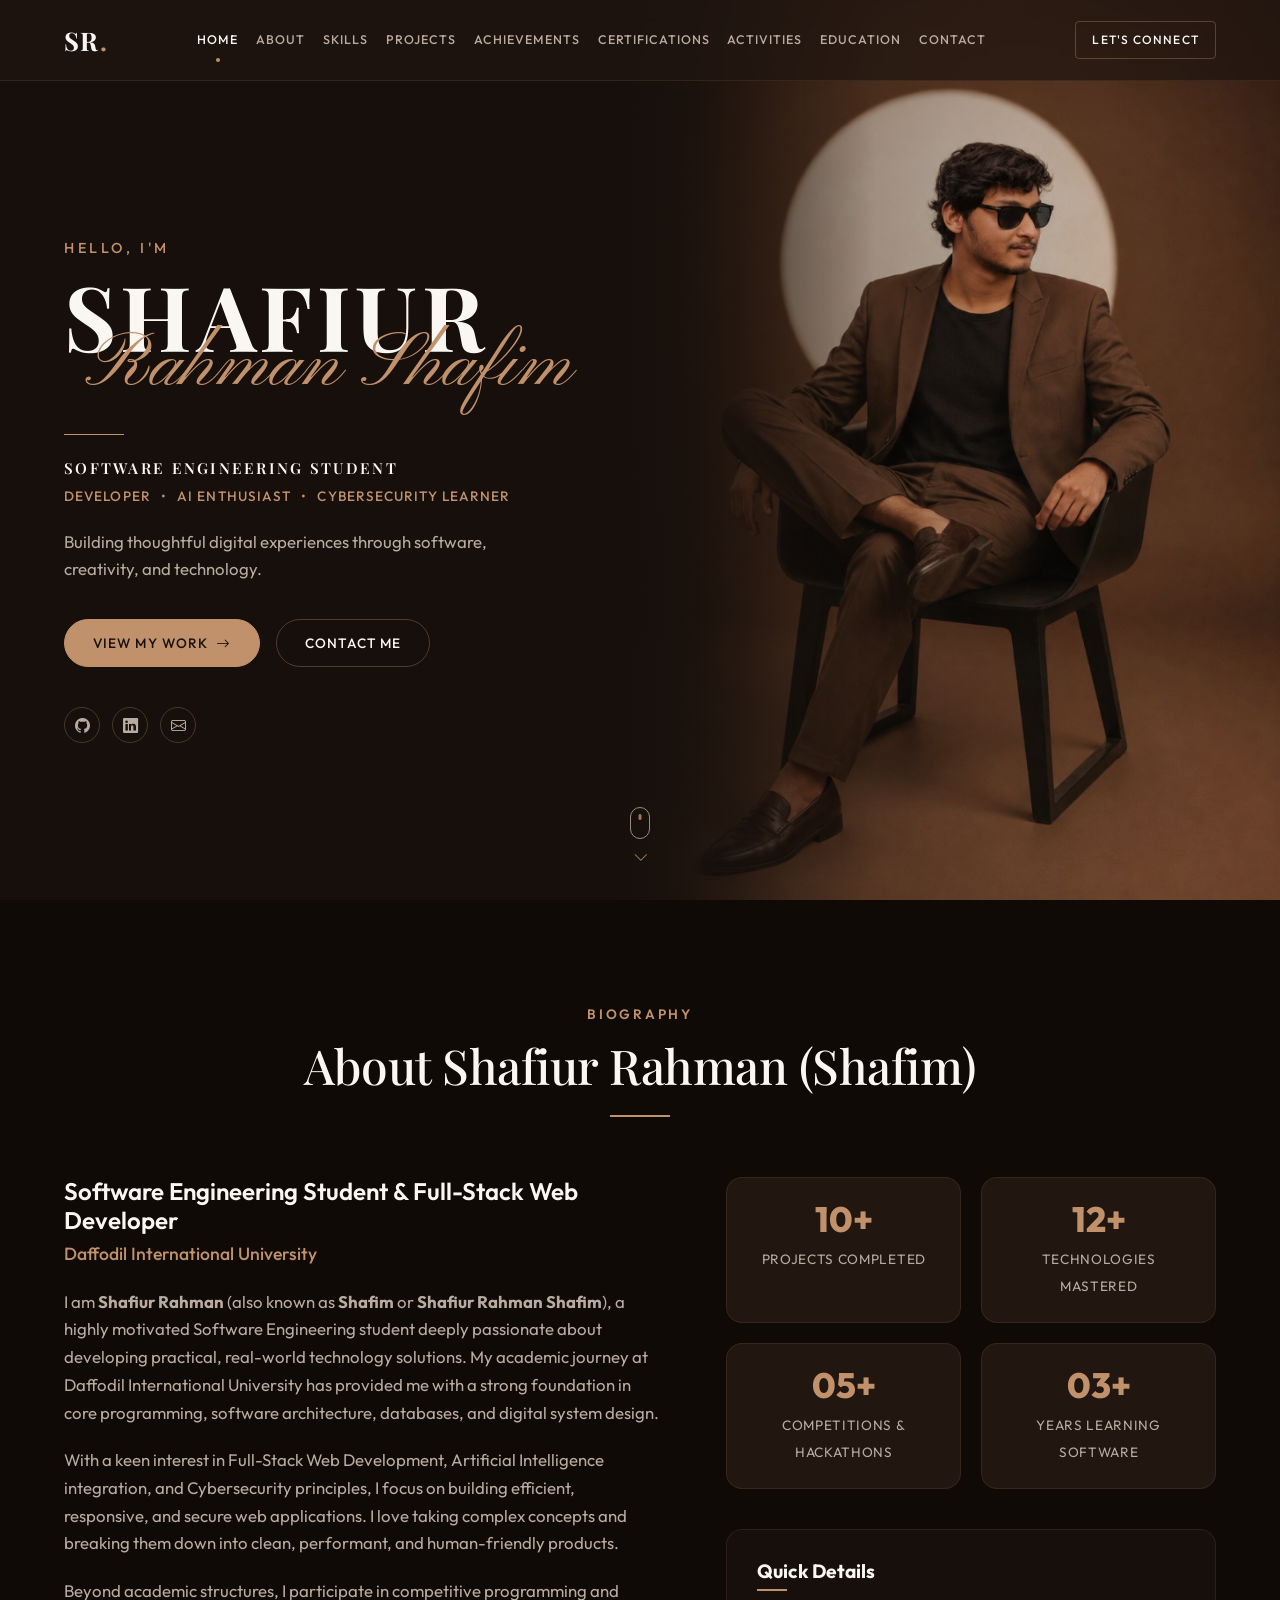
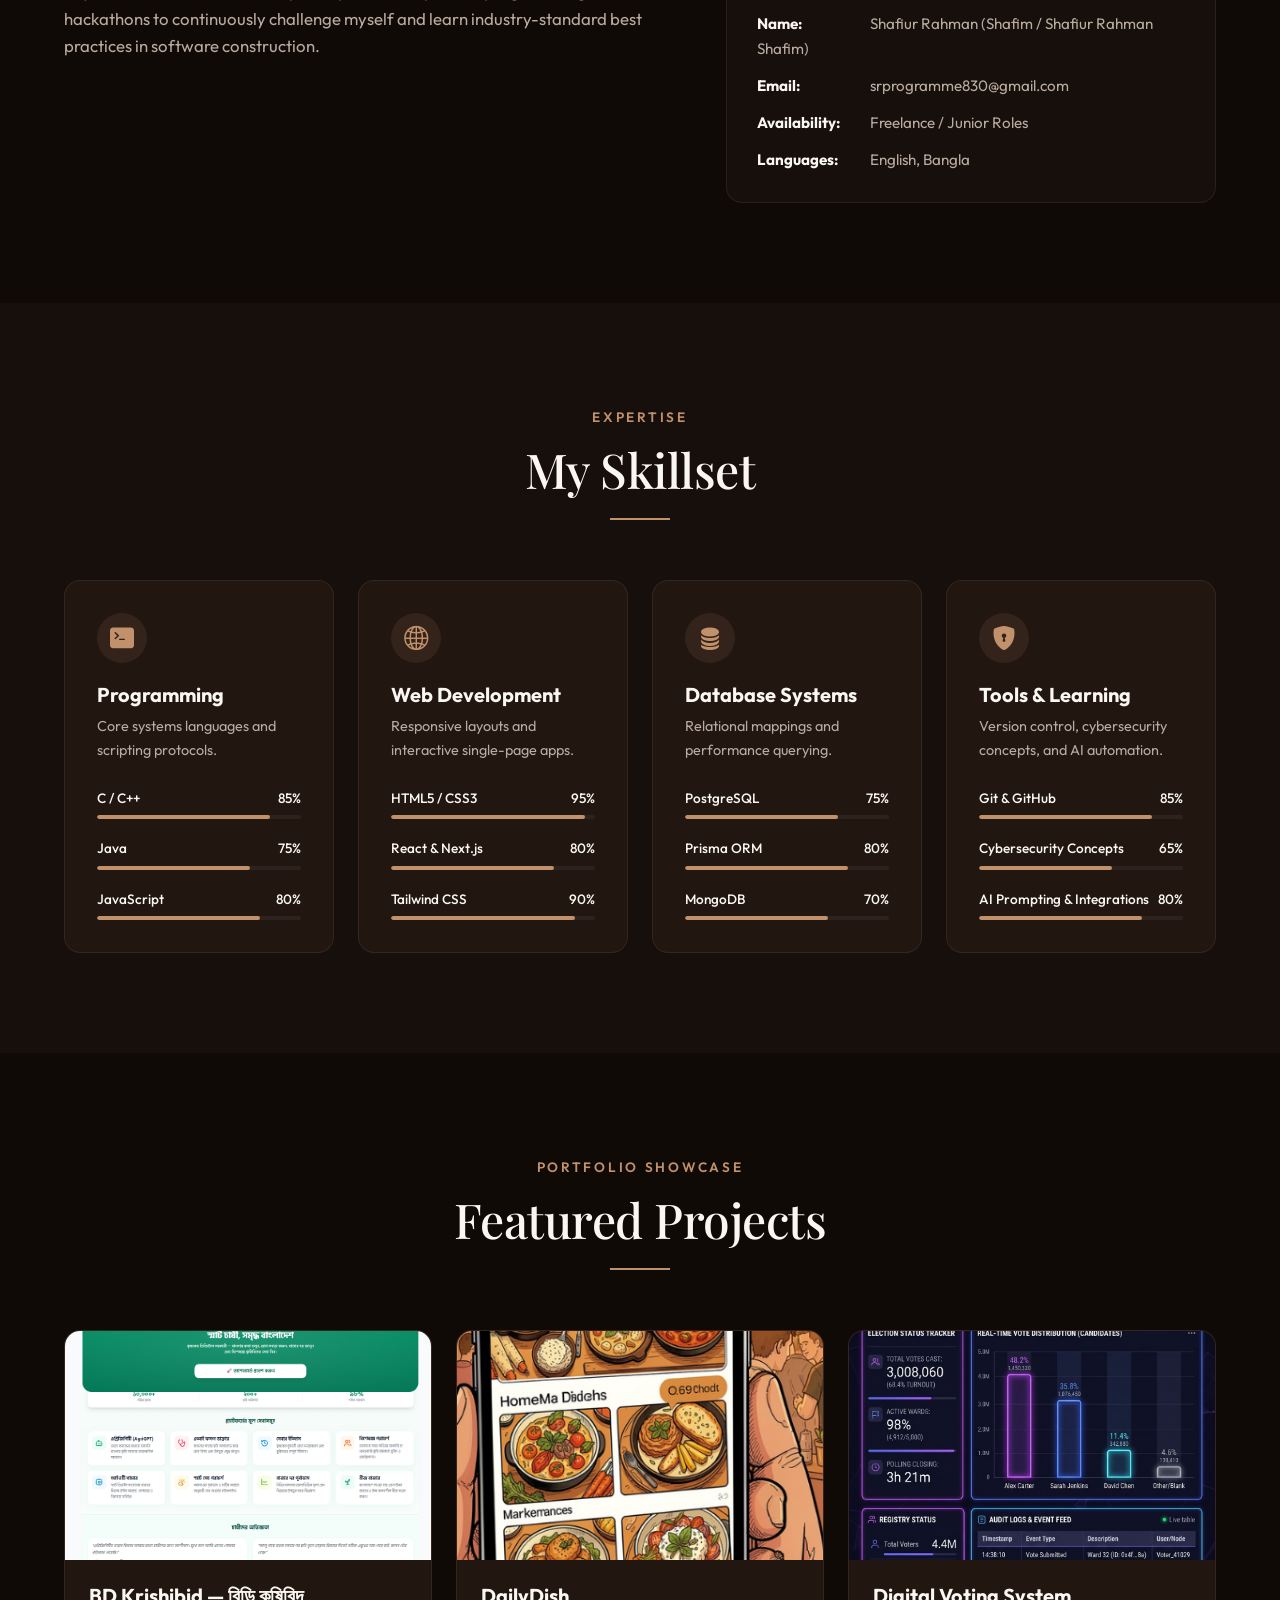
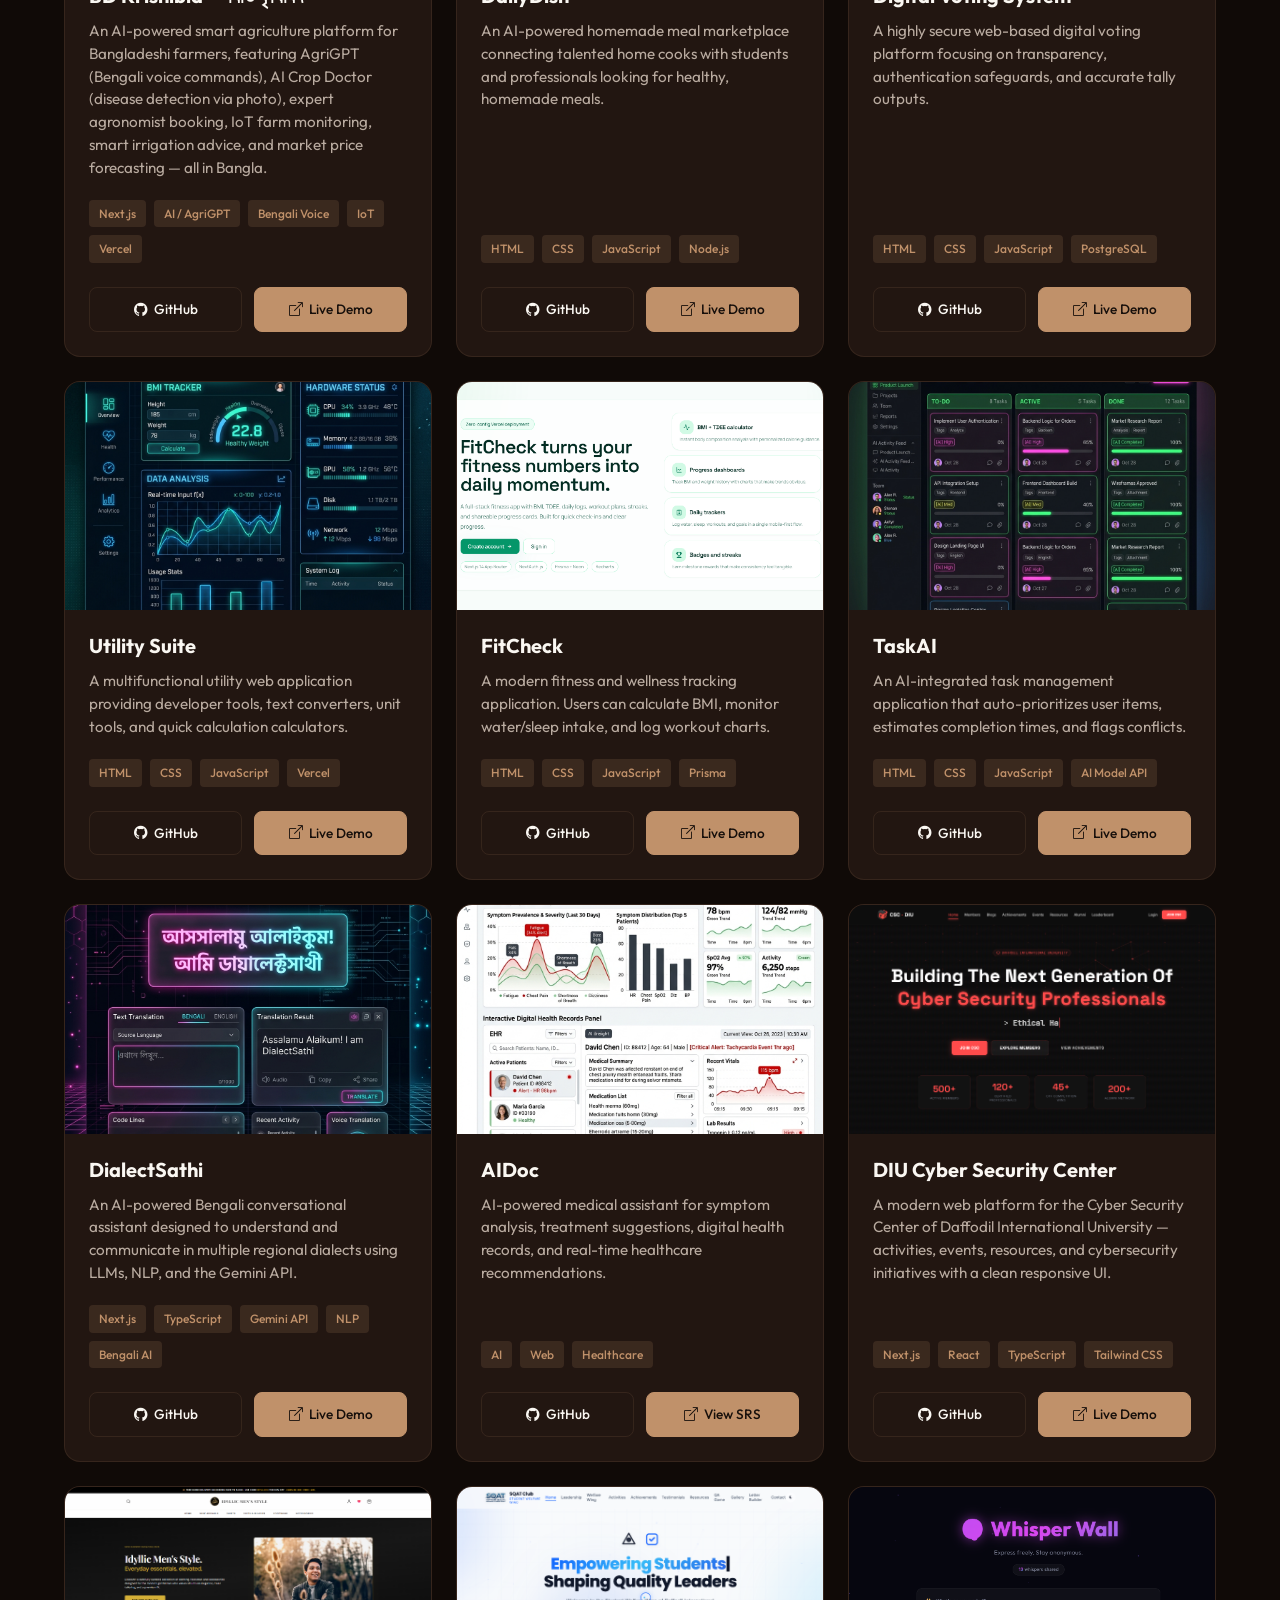
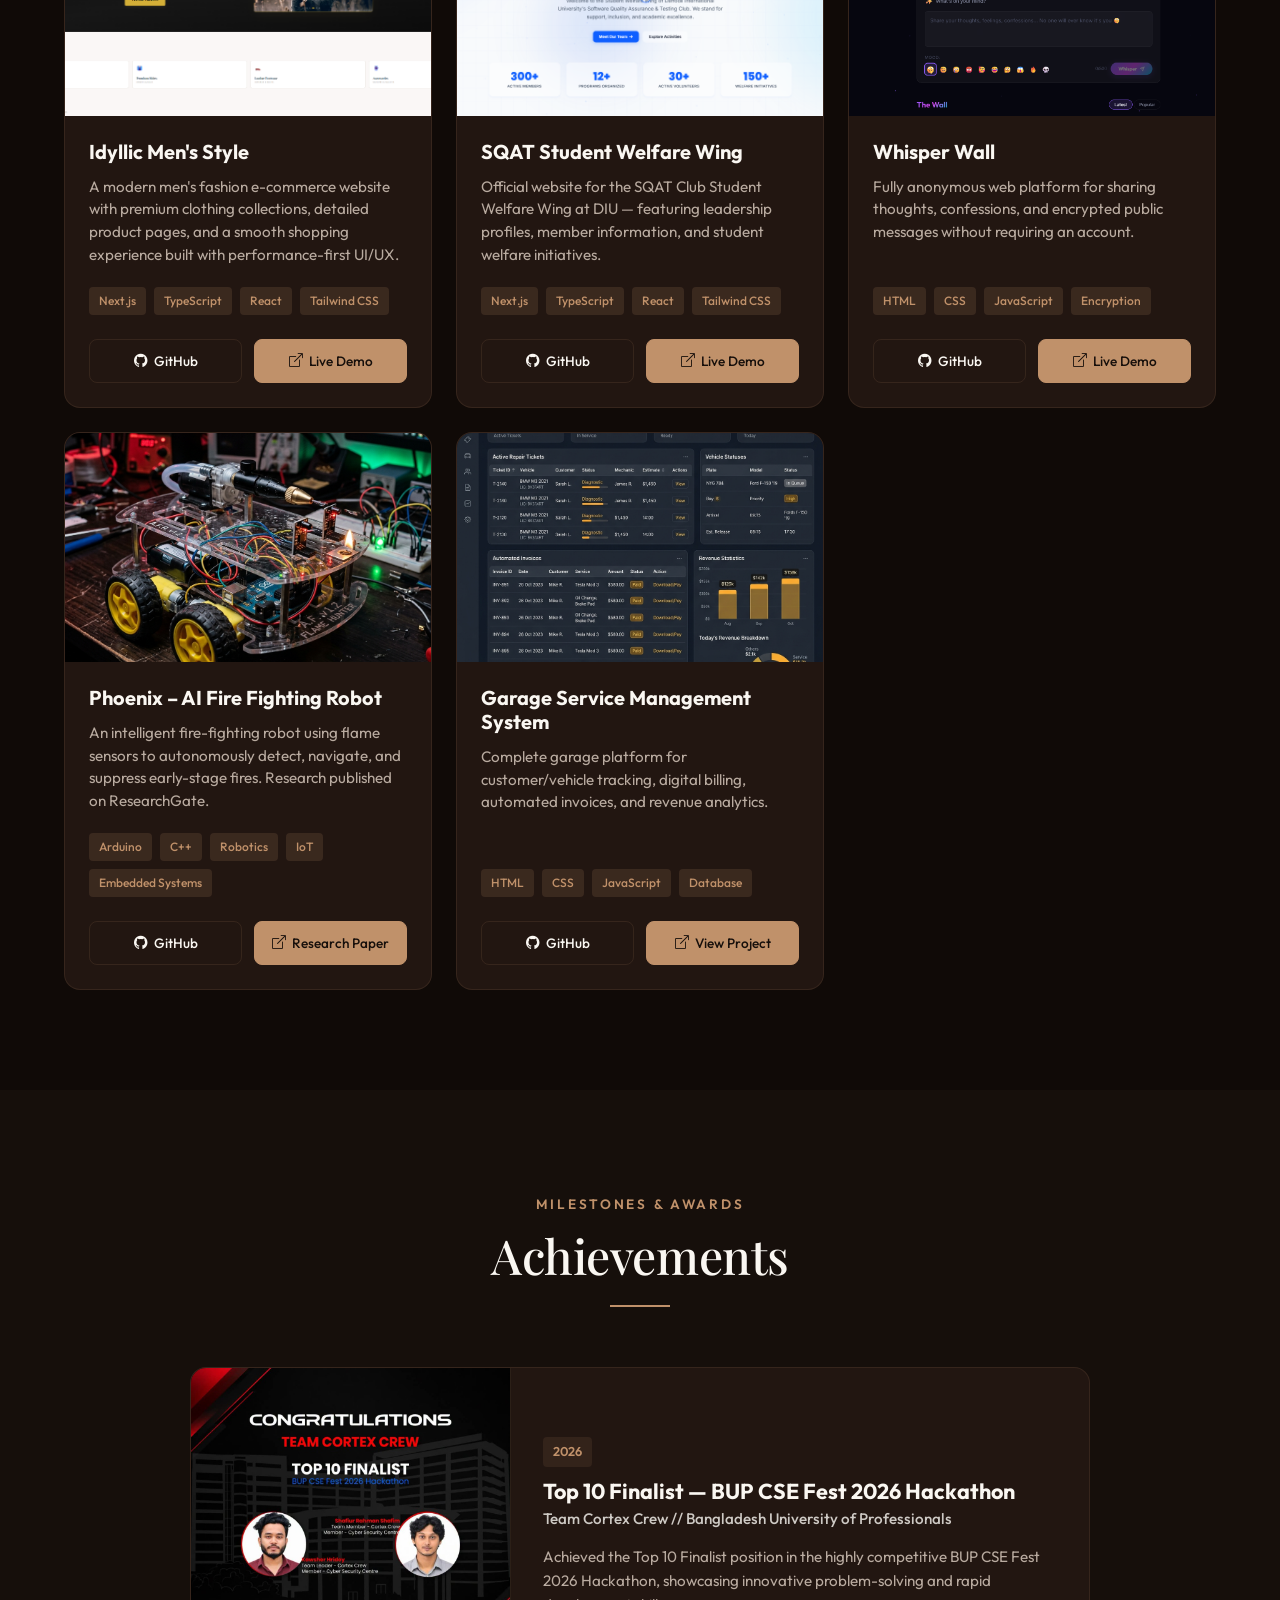
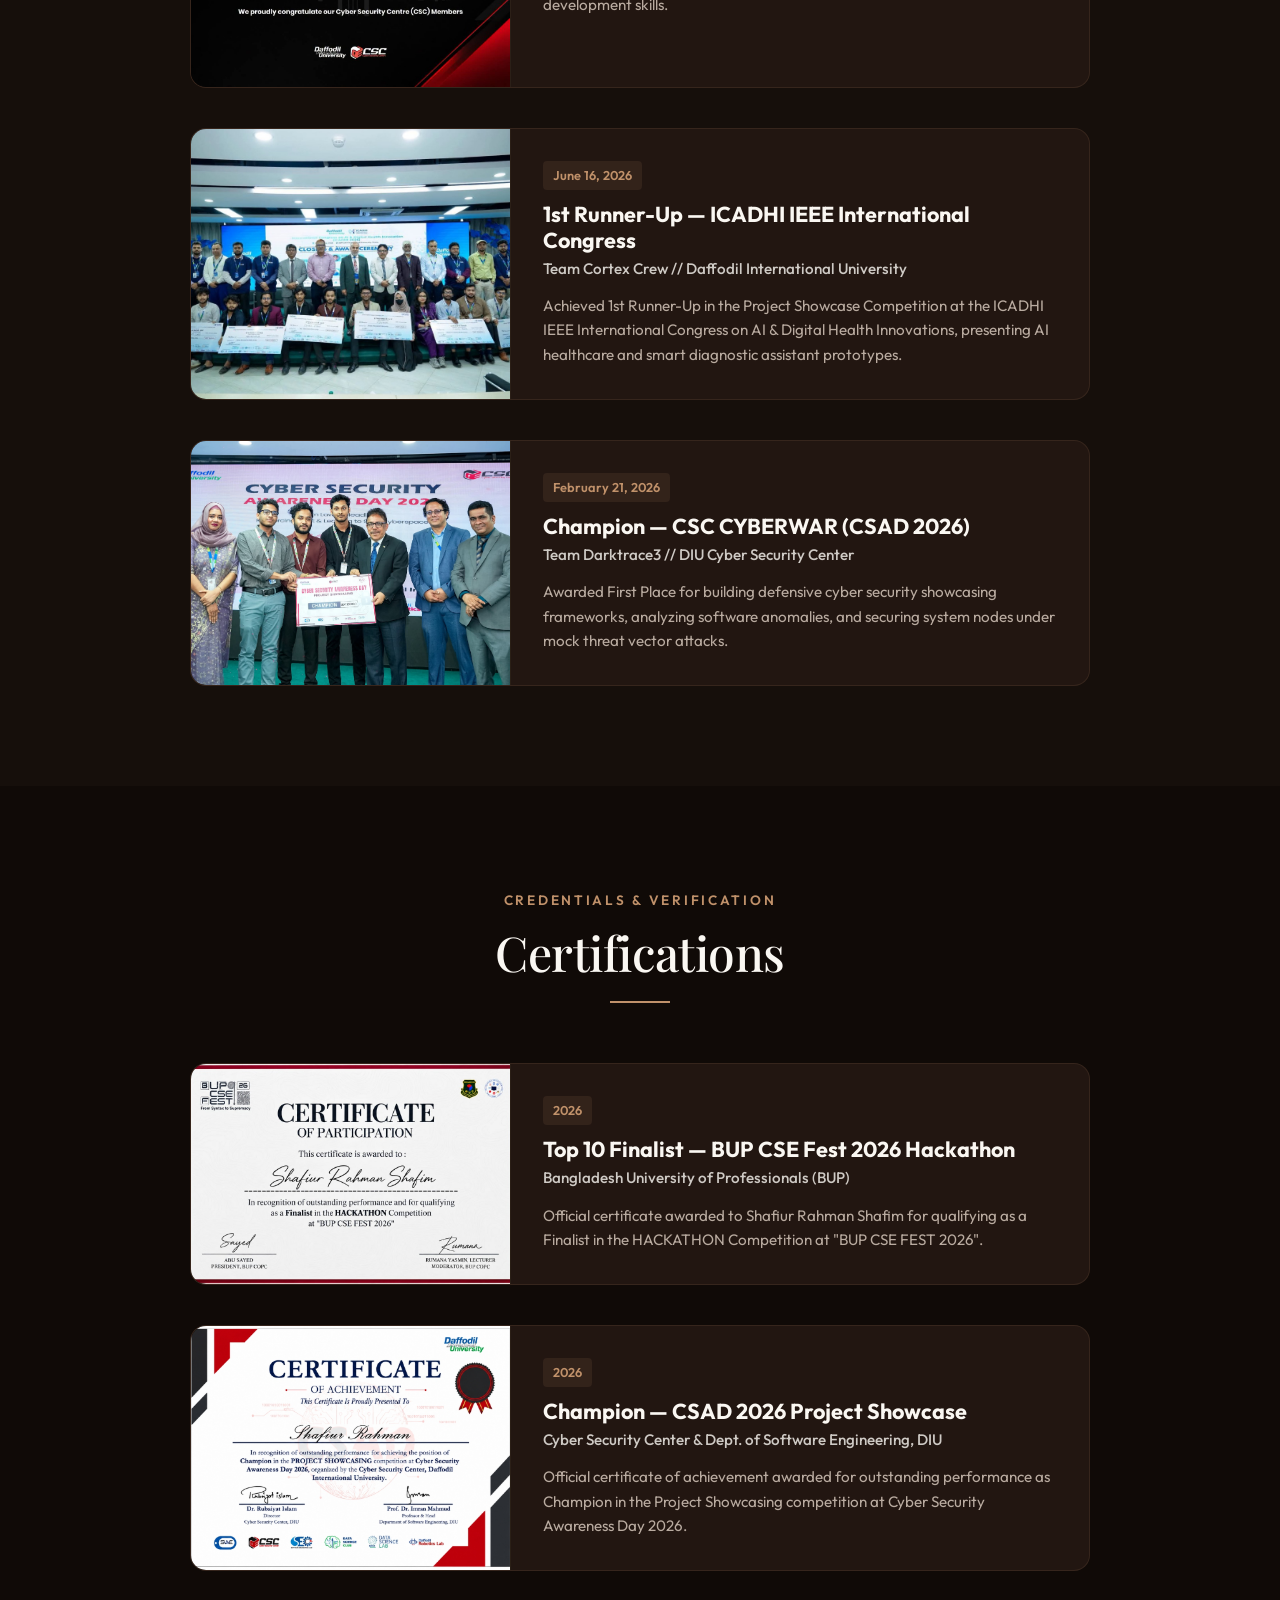
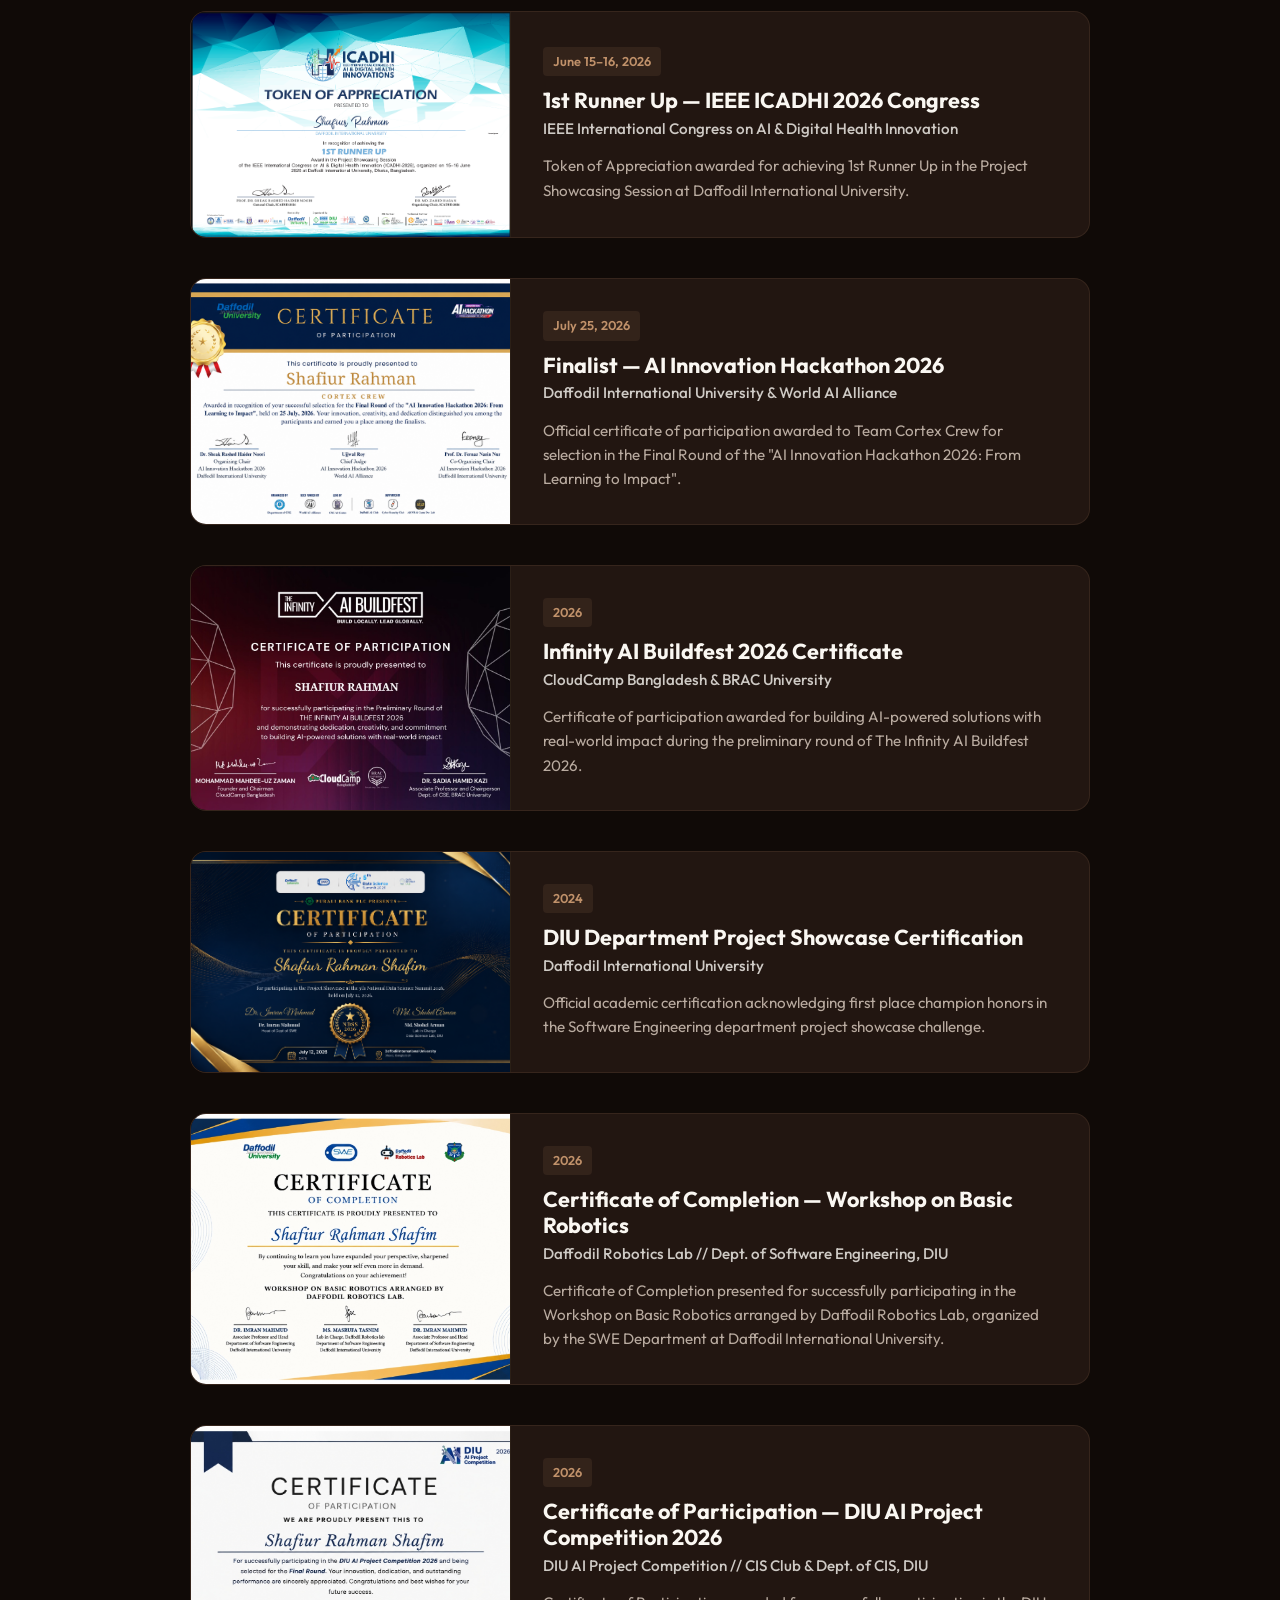
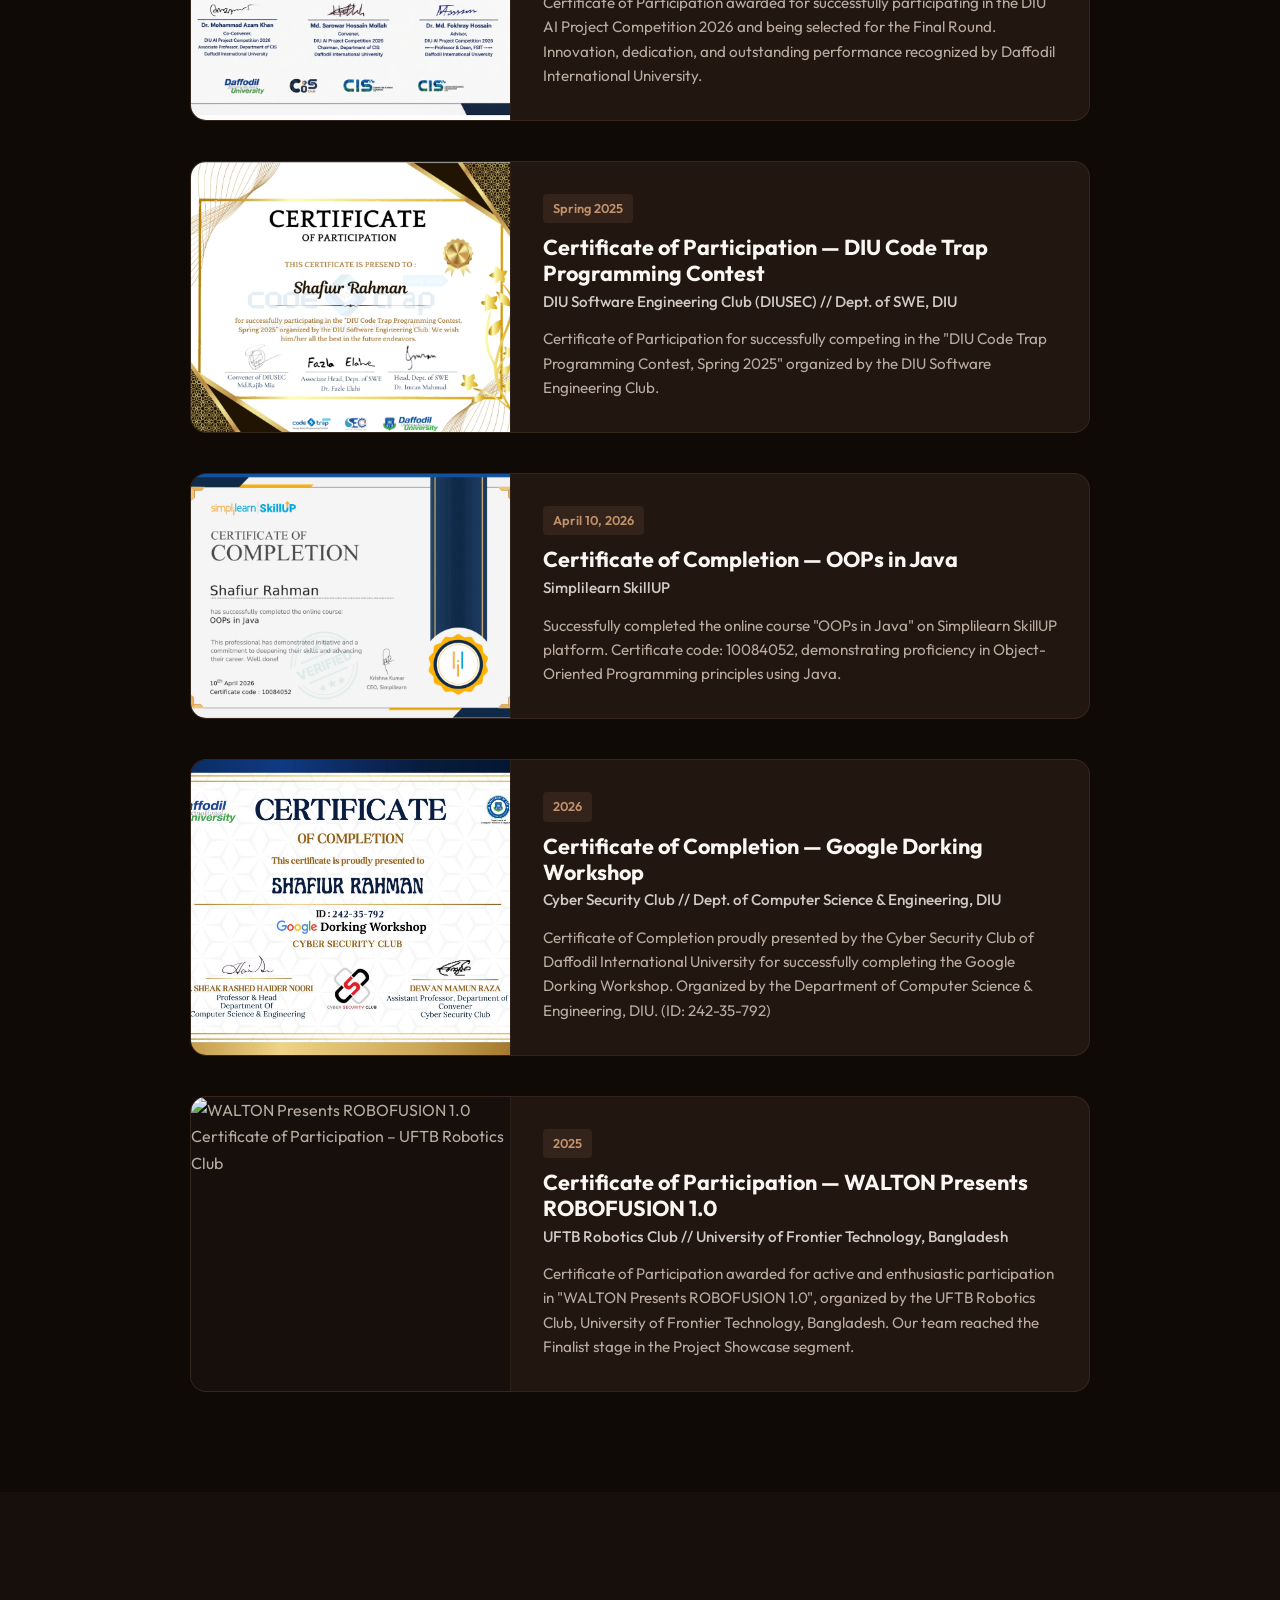
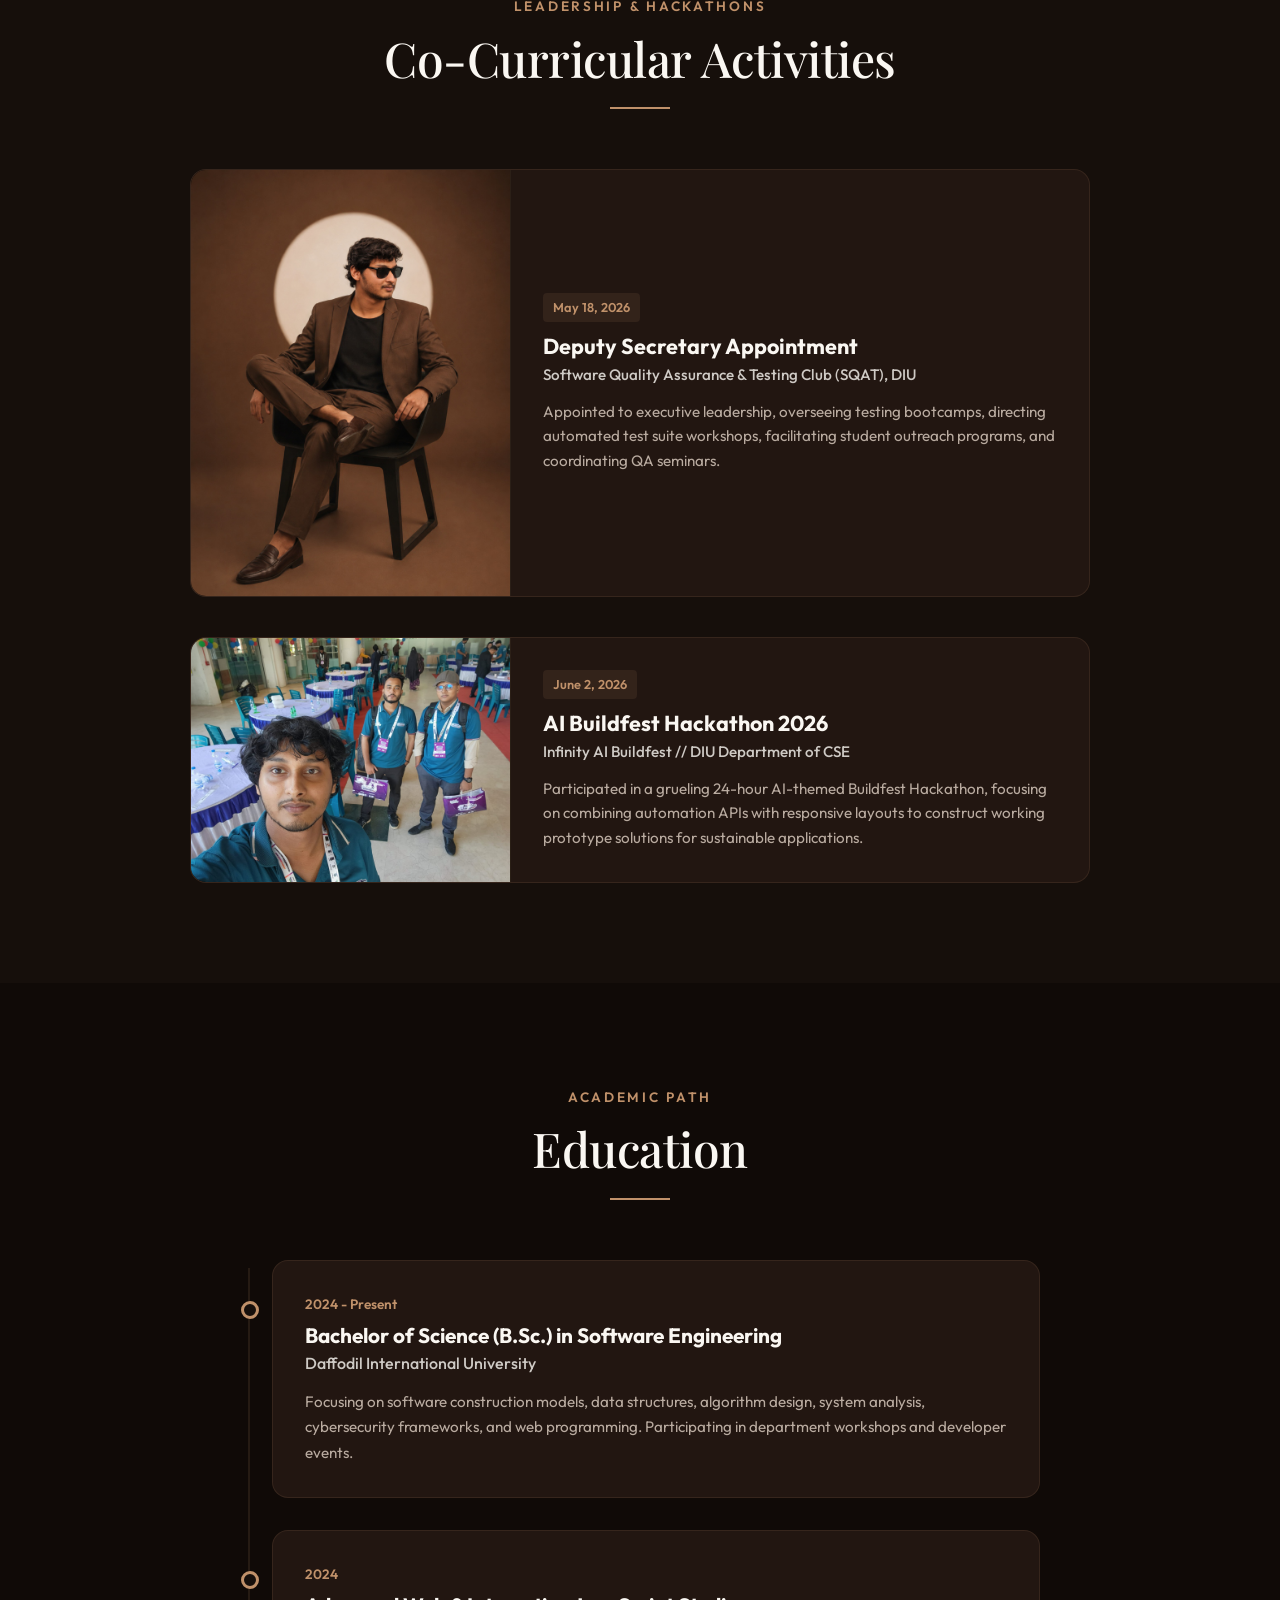
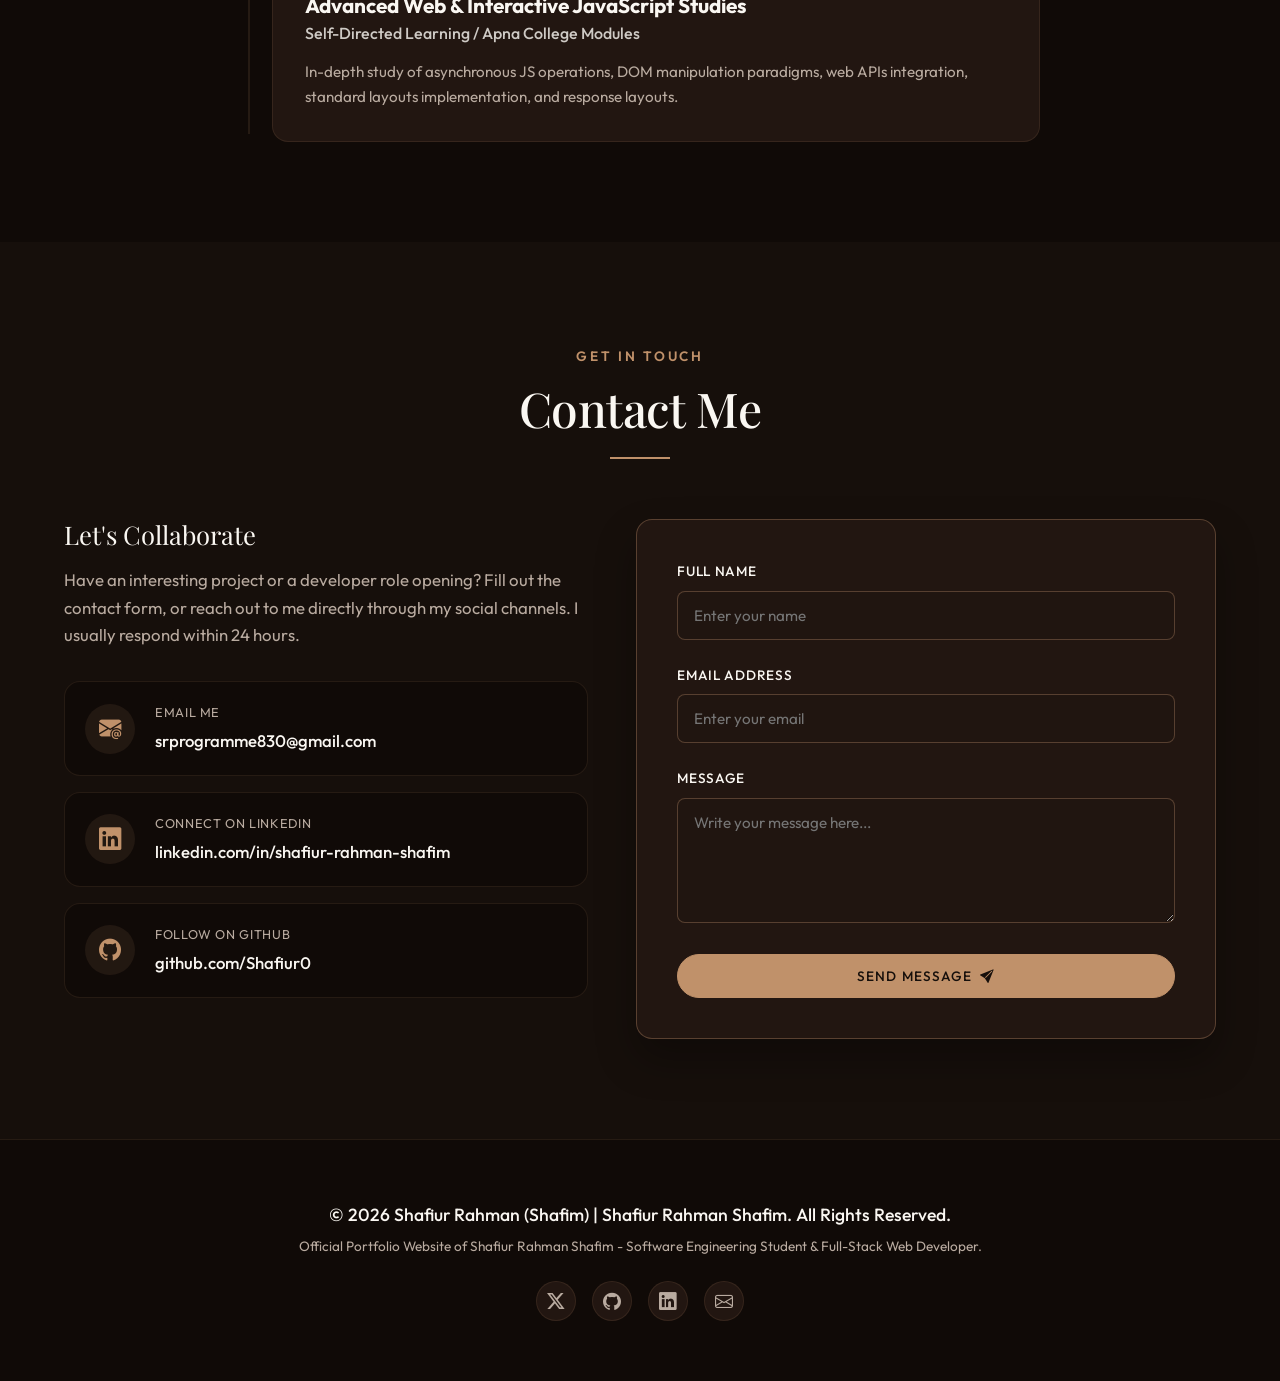
==== commit 0977702b: "Update nested directory with BUP hackathon achievement and certificate" ====
--- a/Desktop-Web-Programming-Courses-Portfolio--main/index.html
+++ b/Desktop-Web-Programming-Courses-Portfolio--main/index.html
@@ -743,6 +743,19 @@
       </div>
       
       <div class="achievements-timeline">
+        <!-- Achievement: BUP CSE Fest 2026 Hackathon Top 10 Finalist -->
+        <article class="achievement-card reveal">
+          <div class="achievement-image-box">
+            <img src="bup_hackathon_achievement.jpg" alt="Top 10 Finalist BUP CSE Fest 2026 Hackathon" class="achievement-image">
+          </div>
+          <div class="achievement-details">
+            <span class="achievement-date">2026</span>
+            <h3>Top 10 Finalist — BUP CSE Fest 2026 Hackathon</h3>
+            <h4 class="achievement-issuer">Team Cortex Crew // Bangladesh University of Professionals</h4>
+            <p class="achievement-desc">Achieved the Top 10 Finalist position in the highly competitive BUP CSE Fest 2026 Hackathon, showcasing innovative problem-solving and rapid development skills.</p>
+          </div>
+        </article>
+
         <!-- Achievement 1: ICADHI 2026 IEEE International Congress -->
         <article class="achievement-card reveal">
           <div class="achievement-image-box">
@@ -782,6 +795,19 @@
       </div>
       
       <div class="achievements-timeline">
+        <!-- Certification: BUP CSE Fest 2026 Hackathon Finalist Certificate -->
+        <article class="achievement-card reveal">
+          <div class="achievement-image-box">
+            <img src="bup_hackathon_certificate.jpg" alt="BUP CSE Fest 2026 Hackathon Finalist Certificate" class="achievement-image">
+          </div>
+          <div class="achievement-details">
+            <span class="achievement-date">2026</span>
+            <h3>Top 10 Finalist — BUP CSE Fest 2026 Hackathon</h3>
+            <h4 class="achievement-issuer">Bangladesh University of Professionals (BUP)</h4>
+            <p class="achievement-desc">Official certificate awarded to Shafiur Rahman Shafim for qualifying as a Finalist in the HACKATHON Competition at "BUP CSE FEST 2026".</p>
+          </div>
+        </article>
+
         <!-- Certification 1: CSAD 2026 Champion Certificate -->
         <article class="achievement-card reveal">
           <div class="achievement-image-box">
@@ -909,6 +935,19 @@
             <h3>Certificate of Completion — Google Dorking Workshop</h3>
             <h4 class="achievement-issuer">Cyber Security Club // Dept. of Computer Science & Engineering, DIU</h4>
             <p class="achievement-desc">Certificate of Completion proudly presented by the Cyber Security Club of Daffodil International University for successfully completing the Google Dorking Workshop. Organized by the Department of Computer Science & Engineering, DIU. (ID: 242-35-792)</p>
+          </div>
+        </article>
+
+        <!-- Certification 11: ROBOFUSION 1.0 – UFTB Robotics Club -->
+        <article class="achievement-card reveal">
+          <div class="achievement-image-box">
+            <img src="cert_robofusion_participation.png" alt="WALTON Presents ROBOFUSION 1.0 Certificate of Participation – UFTB Robotics Club" class="achievement-image">
+          </div>
+          <div class="achievement-details">
+            <span class="achievement-date">2025</span>
+            <h3>Certificate of Participation — WALTON Presents ROBOFUSION 1.0</h3>
+            <h4 class="achievement-issuer">UFTB Robotics Club // University of Frontier Technology, Bangladesh</h4>
+            <p class="achievement-desc">Certificate of Participation awarded for active and enthusiastic participation in "WALTON Presents ROBOFUSION 1.0", organized by the UFTB Robotics Club, University of Frontier Technology, Bangladesh. Our team reached the Finalist stage in the Project Showcase segment.</p>
           </div>
         </article>
       </div>
--- a/Desktop-Web-Programming-Courses-Portfolio--main/style.css
+++ b/Desktop-Web-Programming-Courses-Portfolio--main/style.css
@@ -1365,33 +1365,85 @@
 }
 
 /* --------------------------------------------------------------------------
-   14. RESPONSIVE DESIGN MEDIA QUERIES (DESKTOP, TABLET, MOBILE)
+   14. COMPREHENSIVE RESPONSIVE DESIGN MEDIA QUERIES
+       (Ultra-Wide PC, Laptop, iPad/Tablet, Mobile, Tiny Phones)
    -------------------------------------------------------------------------- */
 
-/* TABLET AND LARGE PORTRAIT DEVICES (Max-width: 1024px) */
+/* ULTRA-WIDE PC MONITORS & 4K DISPLAYS (Min-width: 1440px) */
+@media screen and (min-width: 1440px) {
+  :root {
+    --max-width: 1320px;
+  }
+  
+  .hero-text-content {
+    max-width: 680px;
+  }
+  
+  .first-name {
+    font-size: 5.8rem;
+  }
+  
+  .signature-name {
+    font-size: 5.2rem;
+  }
+}
+
+/* LAPTOPS & DESKTOPS (1025px to 1439px) */
+@media screen and (max-width: 1200px) {
+  .container {
+    padding: 0 32px;
+  }
+
+  .projects-grid {
+    grid-template-columns: repeat(3, 1fr);
+    gap: 24px;
+  }
+  
+  .about-grid {
+    gap: 48px;
+  }
+}
+
+/* TABLETS LANDSCAPE & IPAD PRO (840px to 1024px) */
 @media screen and (max-width: 1024px) {
+  .container {
+    padding: 0 24px;
+  }
+
   .hero-section {
-    background-position: right 20% center; /* Adjust image crop window */
-  }
-  
+    padding-top: 100px;
+  }
+
+  .hero-image-container {
+    width: 60%;
+    opacity: 0.85;
+  }
+
+  .hero-text-content {
+    max-width: 540px;
+  }
+
   .projects-grid {
     grid-template-columns: repeat(2, 1fr);
-  }
-  
+    gap: 24px;
+  }
+
   .achievement-card {
-    grid-template-columns: 260px 1fr;
-  }
-  
+    grid-template-columns: 240px 1fr;
+  }
+
   .about-grid {
+    grid-template-columns: 1fr;
     gap: 40px;
   }
-}
-
-/* NAVIGATION BREAKPOINT FOR TABLETS & MOBILE (Max-width: 1024px) */
-@media screen and (max-width: 1024px) {
-  /* Navigation Hamburger Toggle Layout */
+
+  /* Hamburger Navigation for Tablets & Mobile */
   .mobile-nav-toggle {
-    display: block;
+    display: flex;
+    align-items: center;
+    justify-content: center;
+    width: 44px;
+    height: 44px;
     z-index: 1100;
   }
   
@@ -1399,14 +1451,17 @@
     position: fixed;
     top: 0;
     right: -100%;
-    width: 280px;
+    width: 300px;
+    max-width: 85vw;
     height: 100vh;
     background-color: var(--color-bg-dark);
-    border-left: 1px solid var(--color-border);
+    border-left: 1px solid var(--color-border-strong);
     padding: 100px 30px 40px;
     transition: var(--transition-smooth);
     z-index: 1050;
-    box-shadow: -10px 0 30px rgba(0,0,0,0.5);
+    box-shadow: -10px 0 30px rgba(0,0,0,0.7);
+    flex-direction: column;
+    justify-content: flex-start;
   }
   
   .nav-menu.open {
@@ -1415,70 +1470,81 @@
   
   .nav-list {
     flex-direction: column;
-    gap: 24px;
+    gap: 20px;
+    width: 100%;
   }
   
   .nav-link {
-    font-size: 1.1rem;
-    padding: 8px 0;
+    font-size: 1.05rem;
+    padding: 12px 0;
+    width: 100%;
+    border-bottom: 1px solid rgba(192, 145, 106, 0.08);
   }
   
   .nav-link::after {
-    display: none; /* Hide dots on mobile */
+    display: none;
   }
   
   .btn-nav-connect {
-    display: none; /* Hide connect button inside header on mobile */
-  }
-}
-
-/* MOBILE AND SMALL TABLET PORTRAIT (Max-width: 768px) */
-@media screen and (max-width: 768px) {
-  /* Responsive Hero Section Setup for Mobile */
+    display: none;
+  }
+}
+
+/* TABLETS PORTRAIT & SMALL TABLETS (600px to 839px) */
+@media screen and (max-width: 839px) {
+  .section {
+    padding: 80px 0;
+  }
+
   .hero-section {
-    display: block;
-    min-height: 100vh;
+    min-height: auto;
+    padding-top: 110px;
+    padding-bottom: 60px;
+    display: flex;
+    flex-direction: column;
+    align-items: center;
+  }
+
+  .hero-container {
+    display: flex;
+    flex-direction: column;
+    align-items: center;
+  }
+
+  .hero-image-container {
     position: relative;
-    padding-bottom: 60px;
-    padding-top: 120px;
-  }
-  
-  .hero-image-container {
-    position: absolute;
-    top: 0;
-    left: 0;
-    width: 100%;
-    height: 100%;
-    z-index: 1;
-    display: block; /* reset flex layout from desktop */
+    top: auto;
+    left: auto;
+    right: auto;
+    width: 220px;
+    height: 220px;
+    margin: 0 auto 28px auto;
+    border-radius: 50%;
+    border: 3px solid var(--color-accent);
+    box-shadow: 0 12px 30px rgba(0, 0, 0, 0.8), 0 0 25px rgba(192, 145, 106, 0.3);
+    overflow: hidden;
+    z-index: 5;
+    flex-shrink: 0;
   }
 
   .hero-portrait-img {
     width: 100%;
     height: 100%;
     object-fit: cover;
-    object-position: center 10%;
-    /* Smoothly fade the bottom of the portrait into the dark background on mobile */
-    -webkit-mask-image: linear-gradient(to top, rgba(0,0,0,0) 0%, rgba(0,0,0,1) 35%);
-    mask-image: linear-gradient(to top, rgba(0,0,0,0) 0%, rgba(0,0,0,1) 35%);
-  }
-  
+    object-position: center top;
+    -webkit-mask-image: none;
+    mask-image: none;
+    filter: brightness(1.02) contrast(1.02);
+  }
+
   .hero-bg-overlay {
-    /* Full dark screen filter overlay for image background readability */
-    position: absolute;
-    inset: 0;
-    background: linear-gradient(
-      to top,
-      #160f0b 0%,
-      rgba(22, 15, 11, 0.85) 50%,
-      rgba(22, 15, 11, 0.4) 100%
-    );
-    z-index: 2;
-  }
-  
+    display: none;
+  }
+
   .hero-text-content {
     text-align: center;
     max-width: 100%;
+    margin: 0 auto;
   }
 
   .signature-name {
@@ -1490,6 +1556,11 @@
   .hero-divider {
     margin: 20px auto;
   }
+
+  .hero-description {
+    margin-left: auto;
+    margin-right: auto;
+  }
   
   .hero-ctas {
     justify-content: center;
@@ -1500,70 +1571,137 @@
     margin-top: 24px;
   }
 
-  /* Two Column Layouts Stacking to Single Columns */
-  .about-grid {
-    grid-template-columns: 1fr;
-    gap: 48px;
-  }
-  
+  .projects-grid {
+    grid-template-columns: repeat(2, 1fr);
+  }
+
   .achievement-card {
     grid-template-columns: 1fr;
   }
-  
+
   .achievement-image-box {
-    height: 220px;
+    height: 240px;
     border-right: none;
     border-bottom: 1px solid var(--color-border);
   }
-  
+
   .contact-grid {
     grid-template-columns: 1fr;
     gap: 40px;
   }
-  
+
   .stats-grid {
     grid-template-columns: repeat(2, 1fr);
   }
 }
 
-/* SMARTPHONES AND VERY SMALL VIEWPORTS (Max-width: 480px) */
-@media screen and (max-width: 480px) {
+/* SMARTPHONES & MOBILE PHONES (360px to 599px) */
+@media screen and (max-width: 599px) {
   .section {
-    padding: 60px 0;
-  }
-  
-  .hero-section {
-    padding-bottom: 40px;
+    padding: 64px 0;
+  }
+
+  .container {
+    padding: 0 18px;
+  }
+
+  .hero-image-container {
+    width: 180px;
+    height: 180px;
+    margin-bottom: 20px;
   }
 
   .first-name {
-    font-size: 2.8rem;
+    font-size: clamp(2.6rem, 9vw, 3.8rem);
+    letter-spacing: 0.03em;
   }
 
   .signature-name {
-    font-size: 2.8rem;
+    font-size: clamp(2.4rem, 8vw, 3.5rem);
     margin-top: -18px;
   }
-  
+
+  .hero-badge-title {
+    font-size: 0.85rem;
+    letter-spacing: 0.1em;
+  }
+
+  .hero-subtitle {
+    font-size: 0.78rem;
+  }
+
+  .hero-description {
+    font-size: 0.95rem;
+  }
+
   .hero-ctas {
     flex-direction: column;
     gap: 12px;
     width: 100%;
   }
-  
+
   .hero-ctas .btn {
     width: 100%;
-  }
-  
+    padding: 14px 20px;
+  }
+
   .projects-grid {
     grid-template-columns: 1fr;
-  }
-  
+    gap: 24px;
+  }
+
+  .stats-grid {
+    grid-template-columns: repeat(2, 1fr);
+    gap: 16px;
+  }
+
+  .stats-card {
+    padding: 18px 12px;
+  }
+
+  .stats-number {
+    font-size: 1.8rem;
+  }
+
+  .stats-label {
+    font-size: 0.75rem;
+  }
+
+  .contact-form-card {
+    padding: 24px 18px;
+  }
+
+  .form-group input,
+  .form-group textarea {
+    padding: 14px 14px;
+    font-size: 0.95rem;
+  }
+
+  .main-footer {
+    padding: 40px 0;
+  }
+}
+
+/* TINY PHONES & VERY NARROW VIEWPORTS (Below 360px) */
+@media screen and (max-width: 359px) {
+  .container {
+    padding: 0 14px;
+  }
+
+  .first-name {
+    font-size: 2.2rem;
+  }
+
+  .signature-name {
+    font-size: 2.2rem;
+    margin-top: -14px;
+  }
+
   .stats-grid {
     grid-template-columns: 1fr;
   }
-  
+
   .contact-form-card {
-    padding: 24px 16px;
-  }
-}
+    padding: 20px 14px;
+  }
+}
